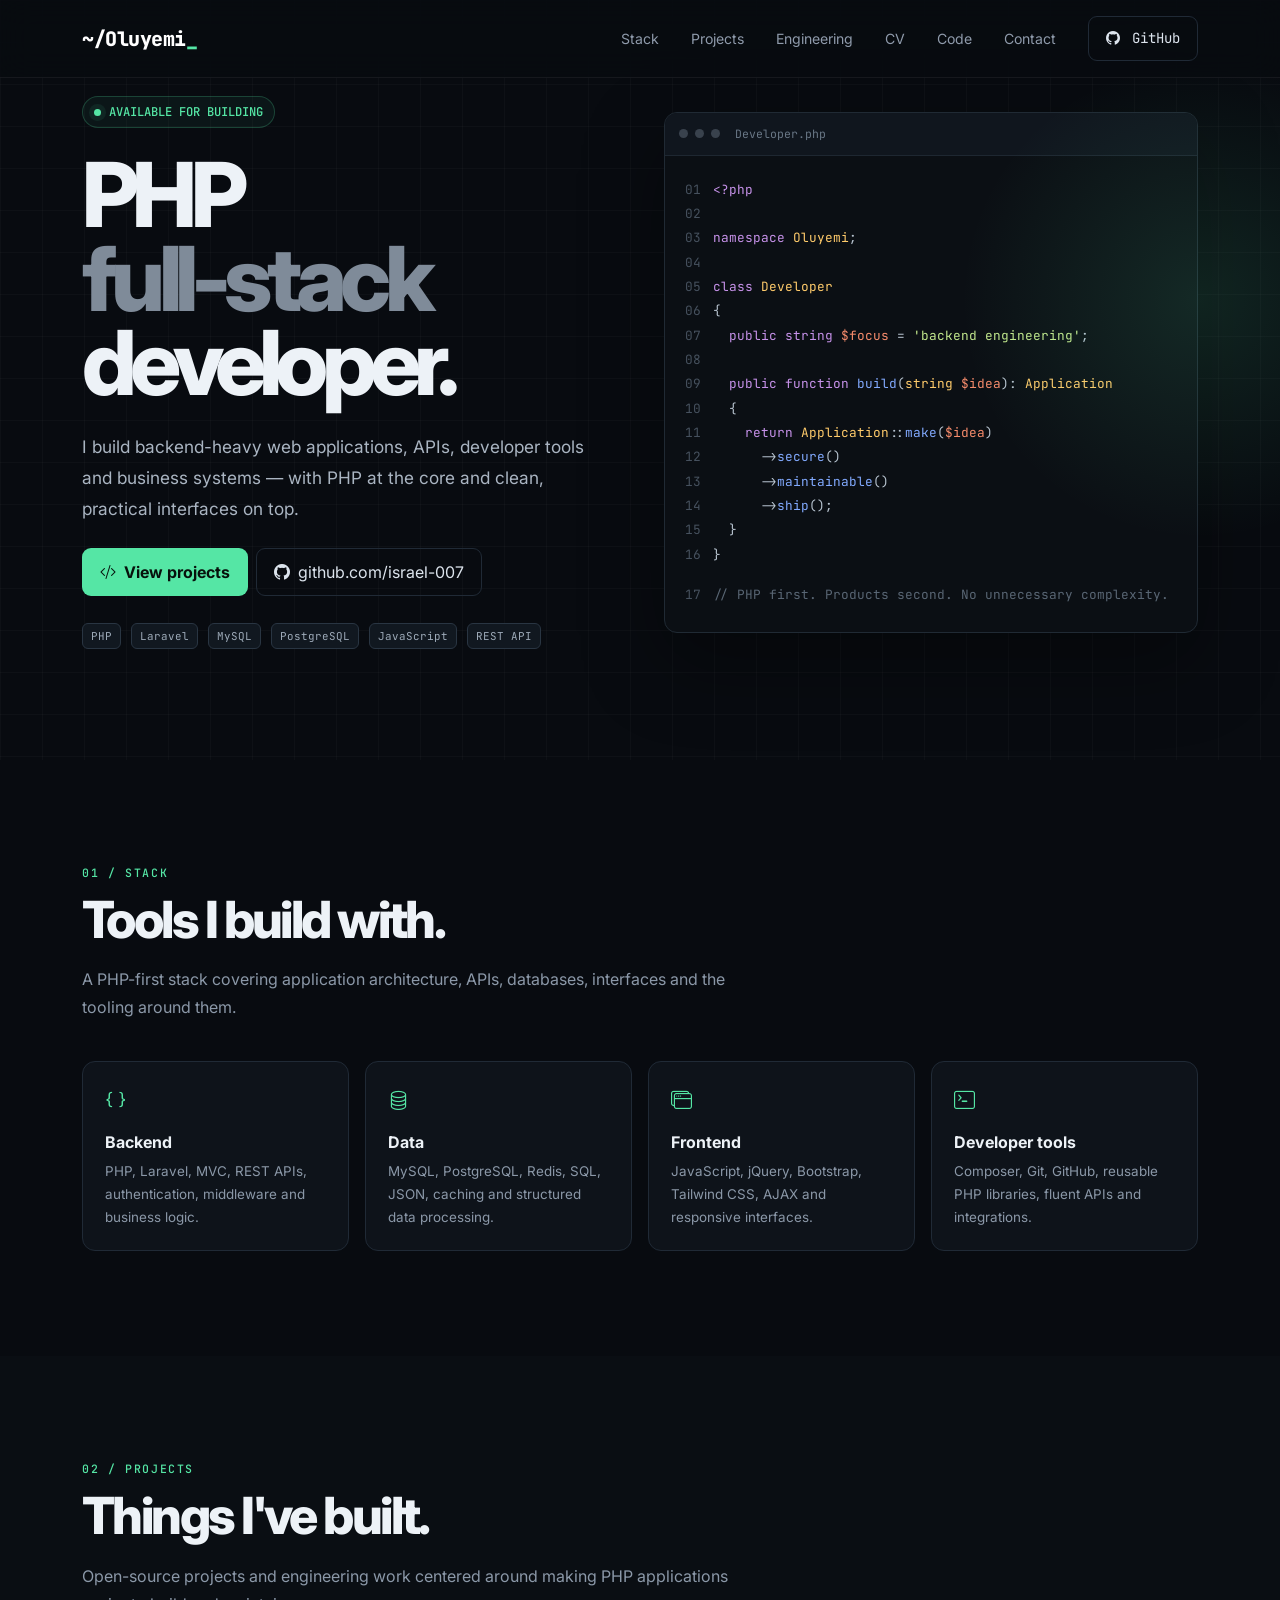
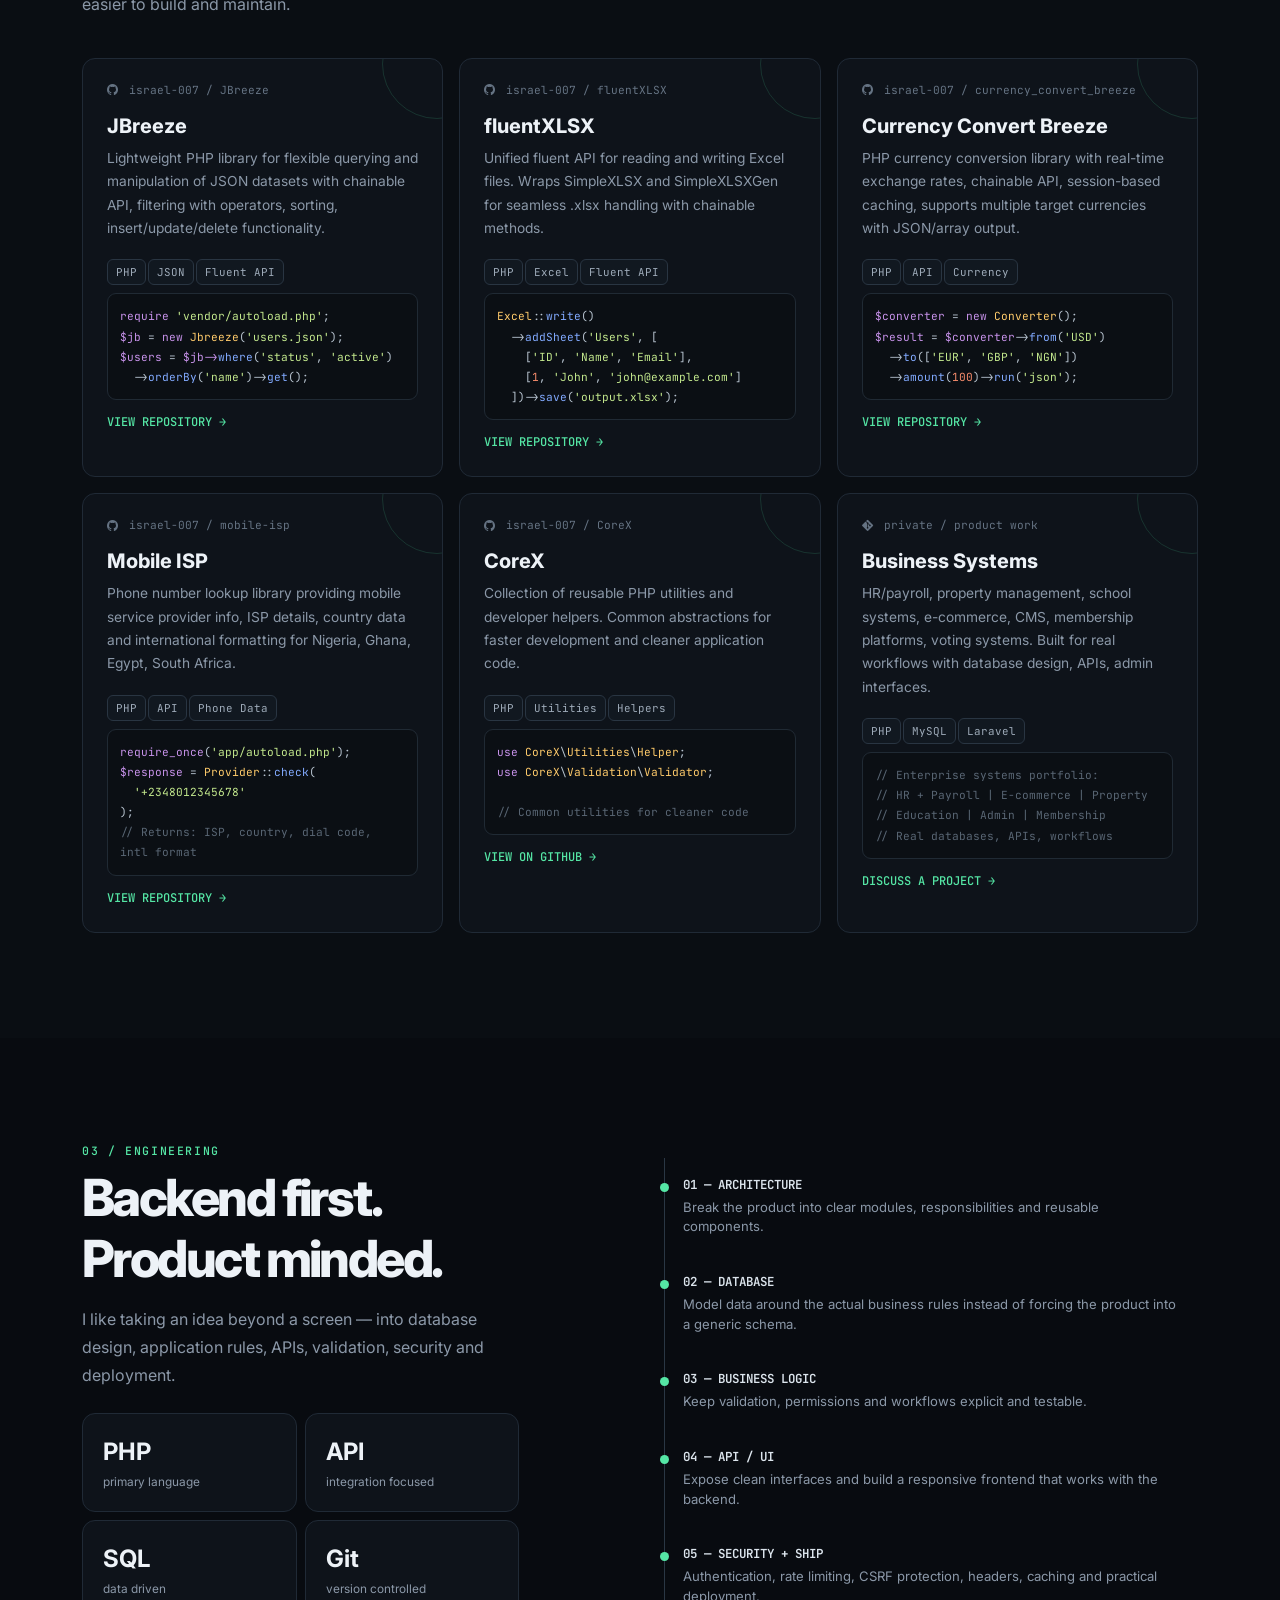
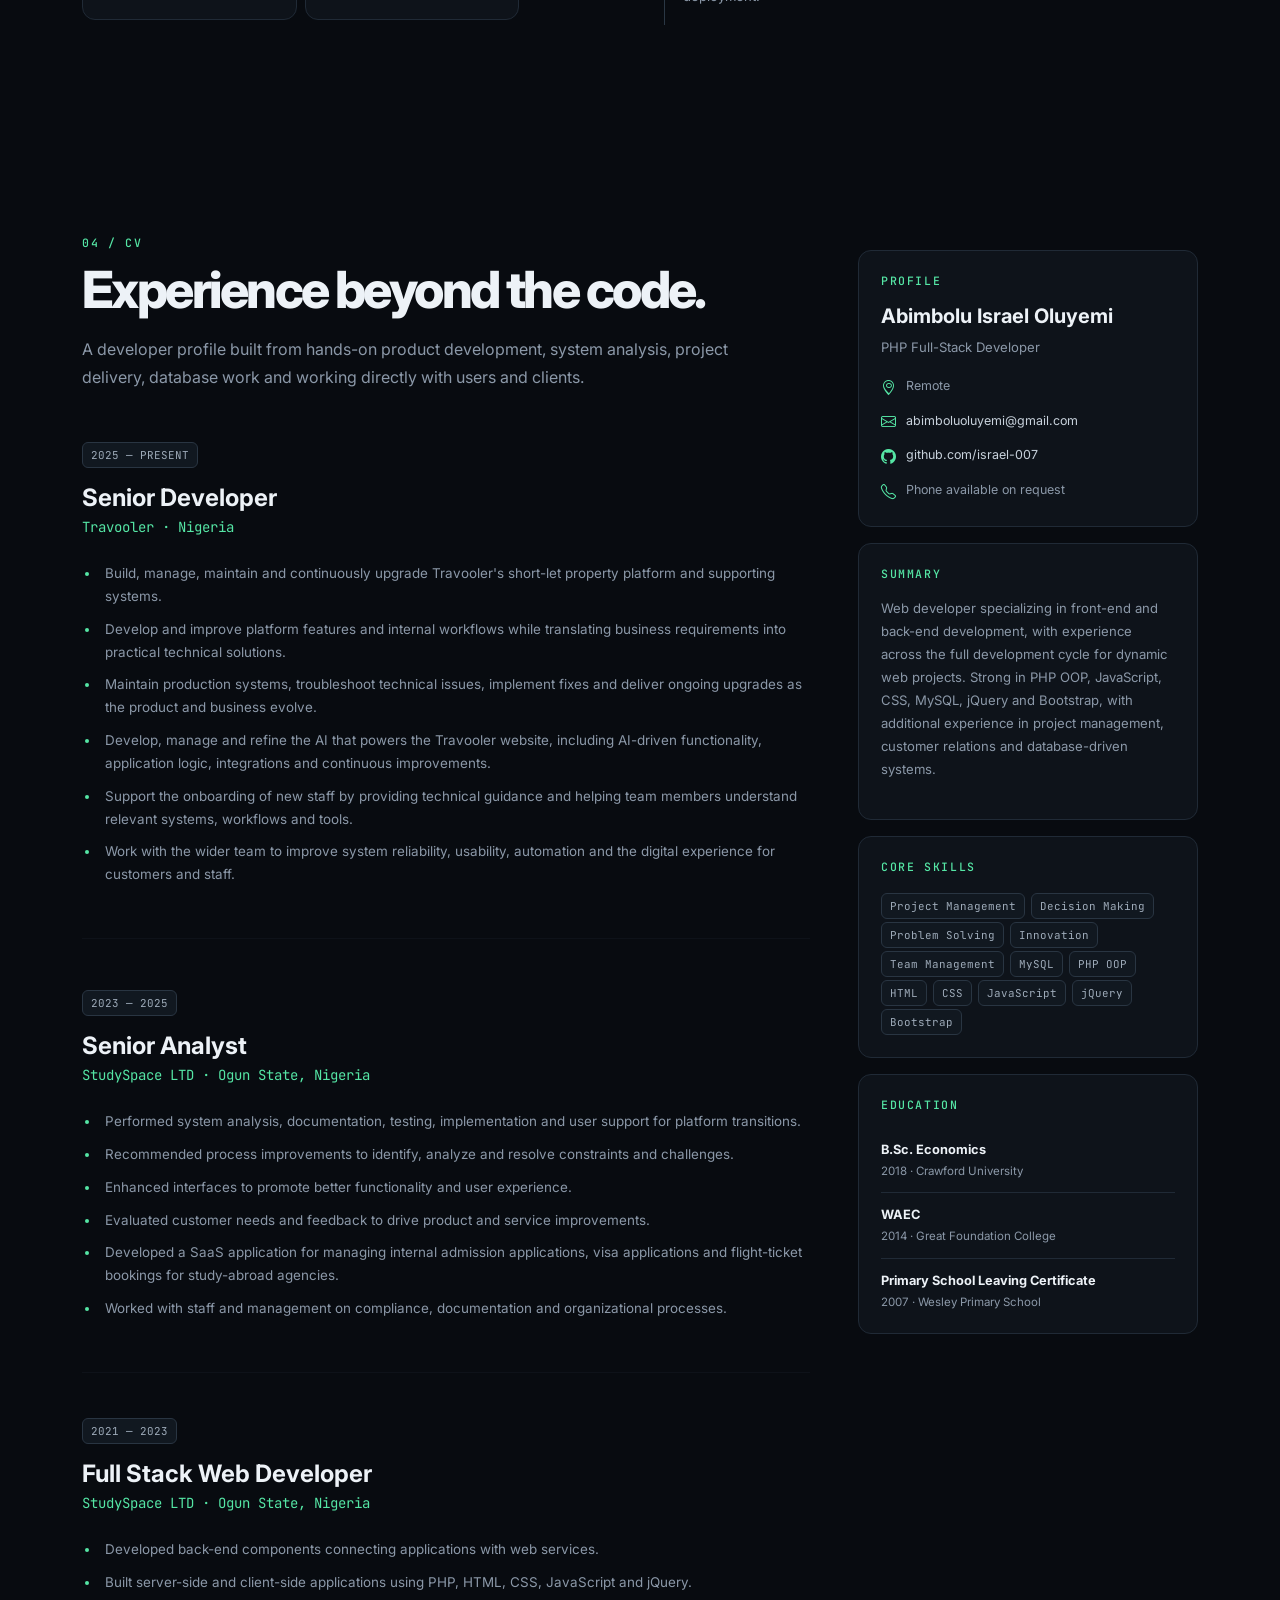
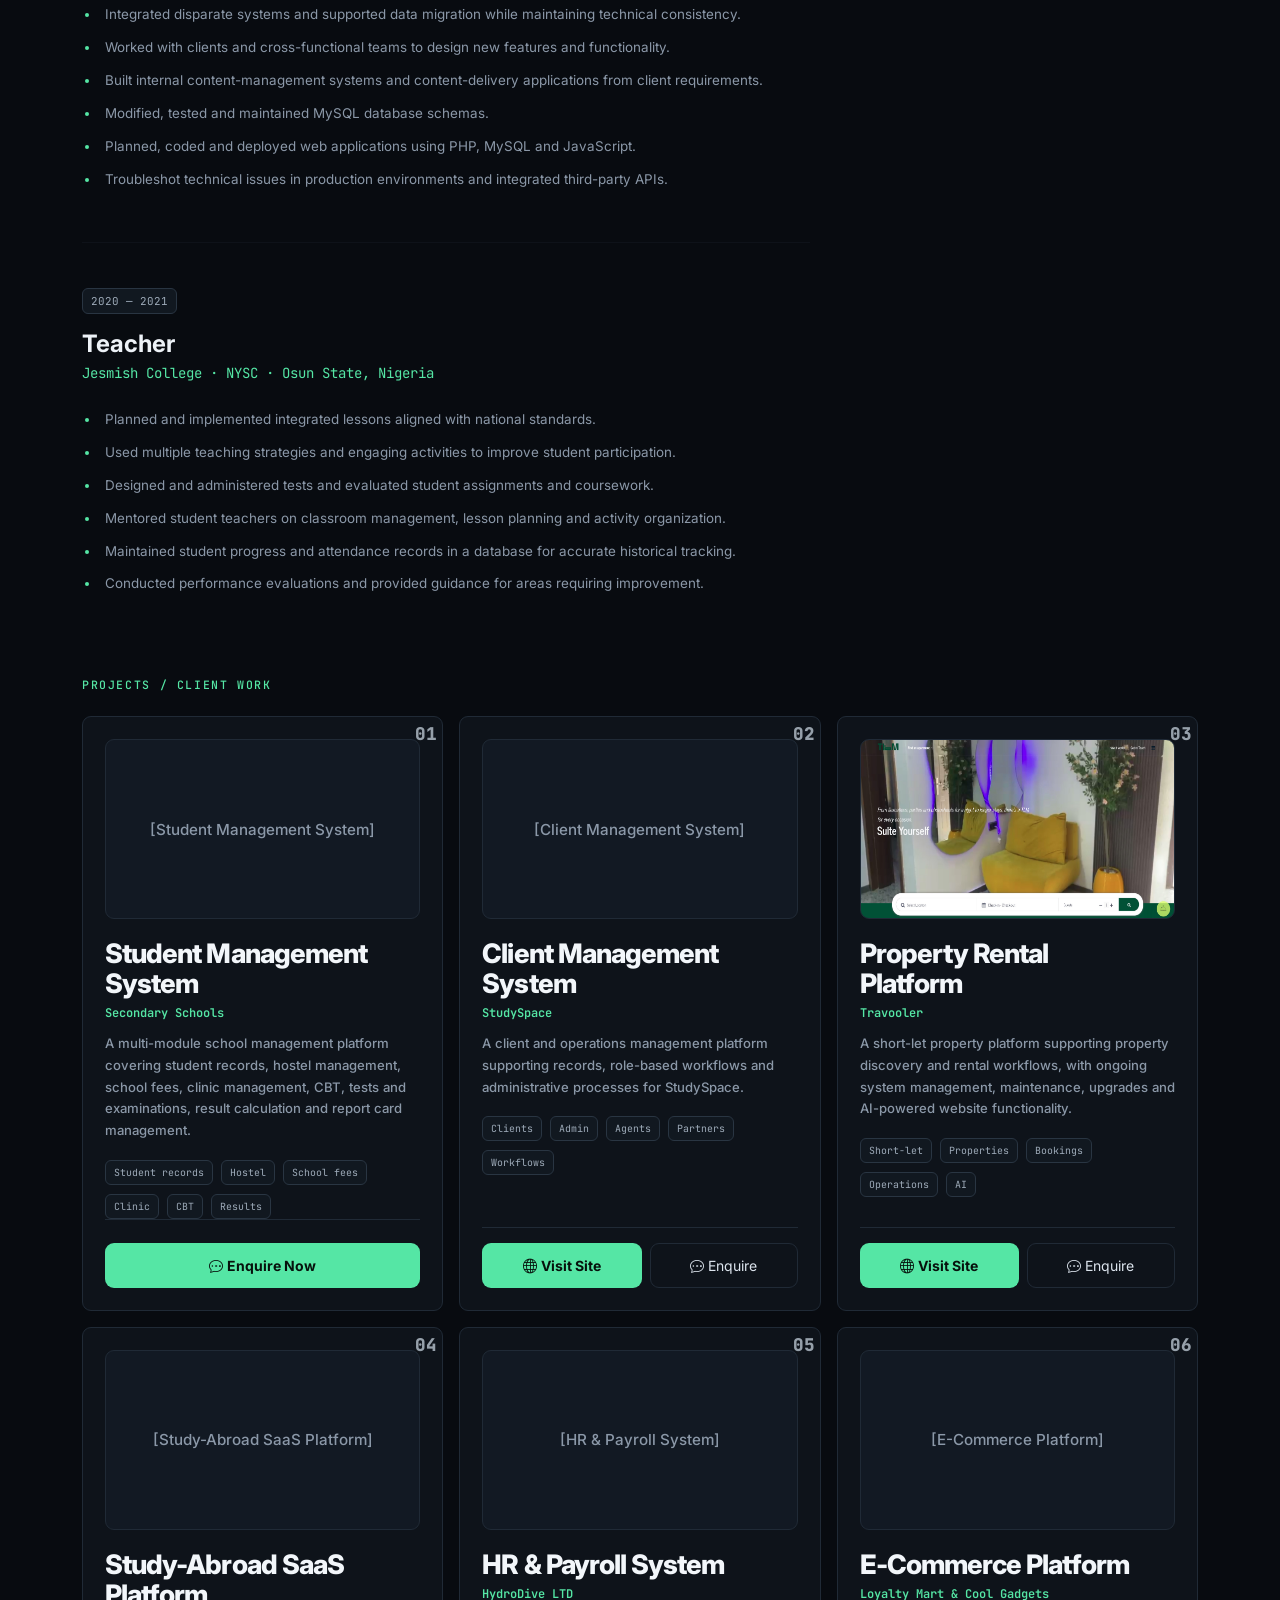
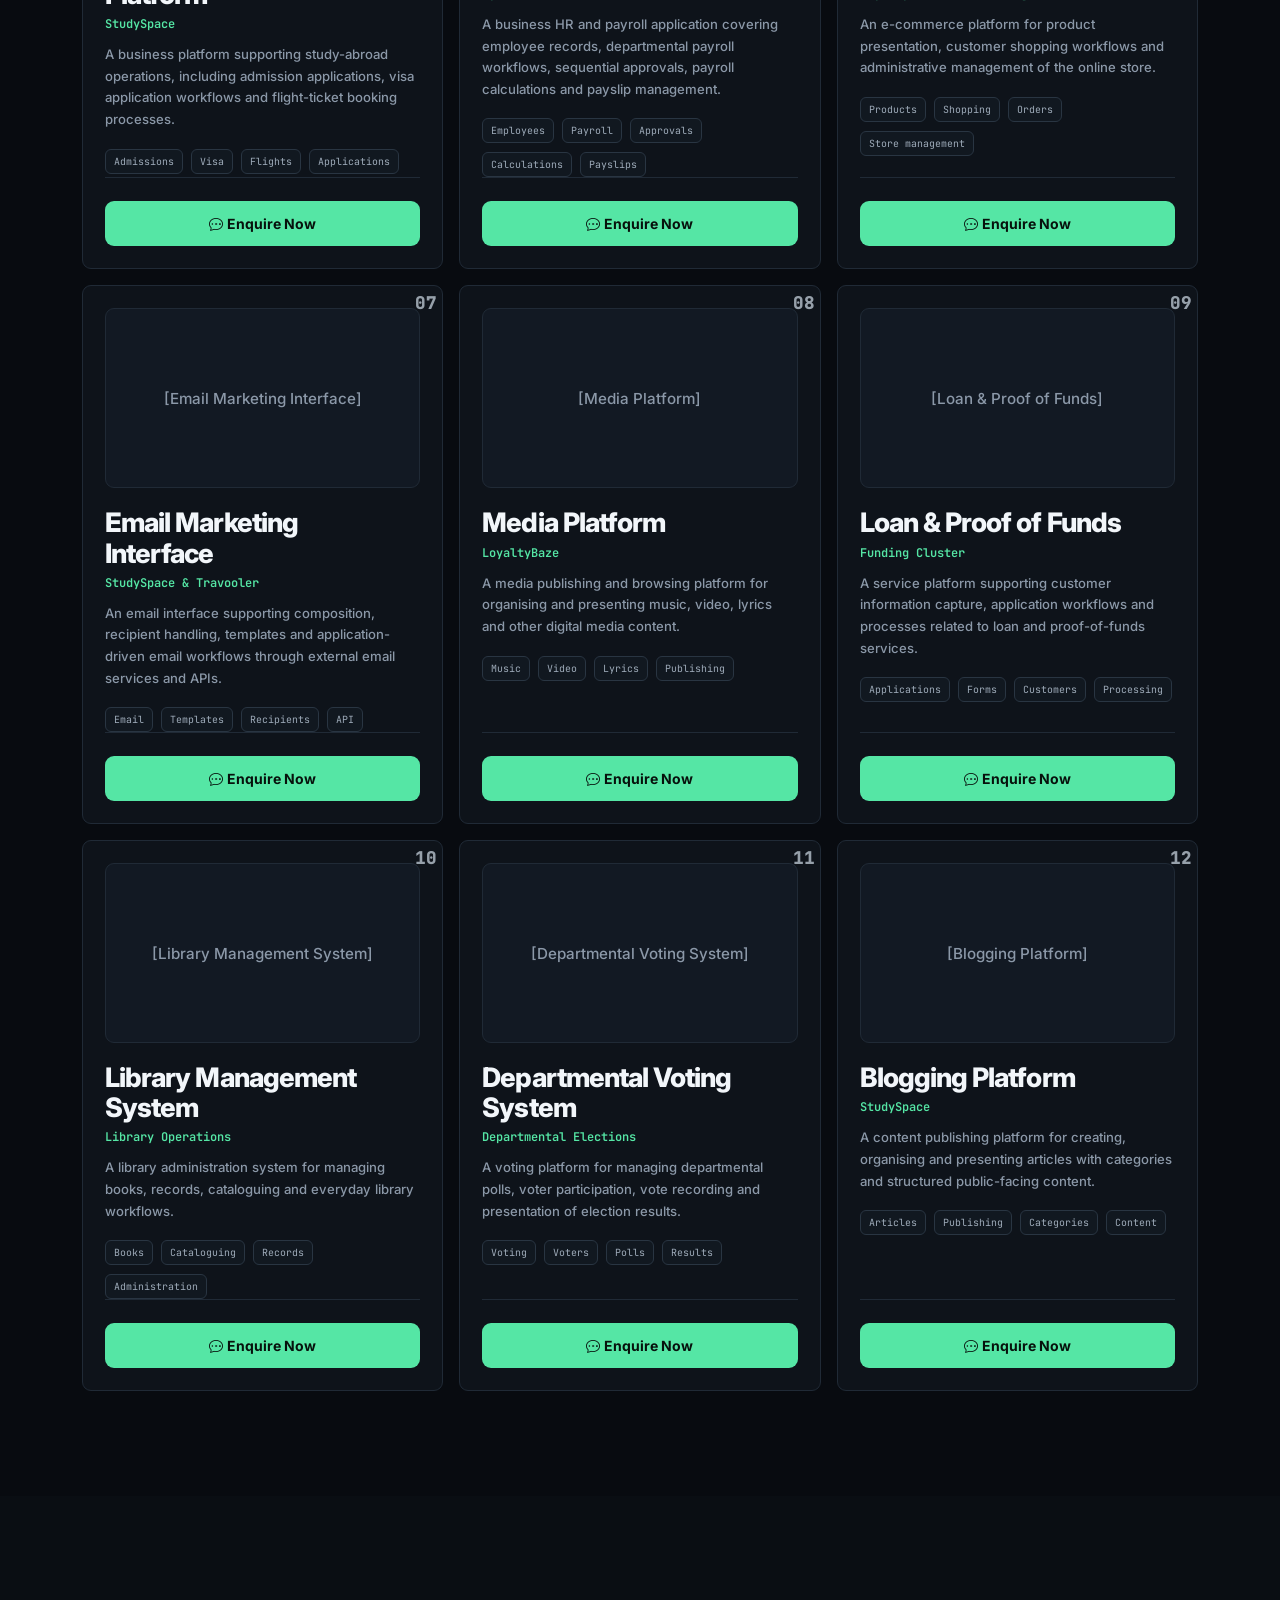
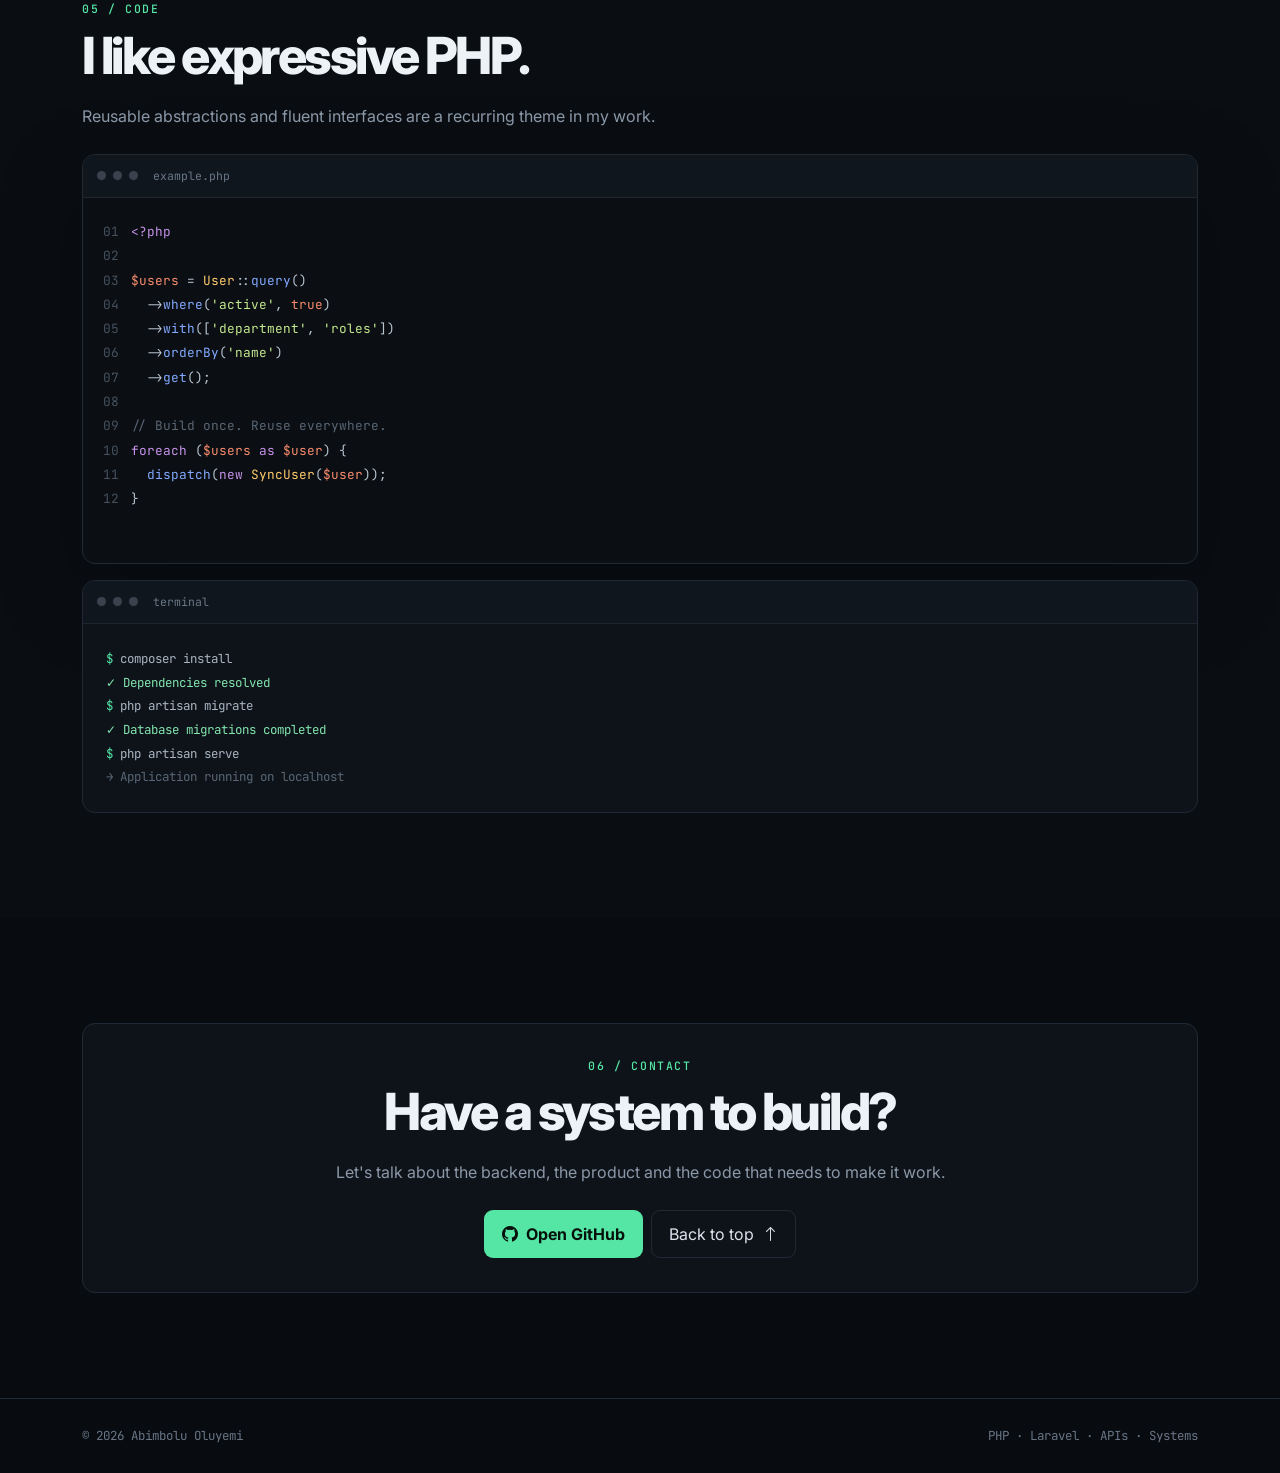
==== index.html @ dd3e9ef6 "first commit" ====
<!doctype html>
<html lang="en">
<head>
  <meta charset="utf-8">
  <meta name="viewport" content="width=device-width, initial-scale=1">
  <title>Abimbolu Oluyemi — PHP Full-Stack Developer</title>
  <meta name="description" content="Abimbolu Oluyemi — PHP full-stack developer building backend-heavy applications, APIs, developer tools and business systems.">
  <link href="https://cdn.jsdelivr.net/npm/bootstrap@5.3.3/dist/css/bootstrap.min.css" rel="stylesheet">
  <link href="https://cdn.jsdelivr.net/npm/bootstrap-icons@1.11.3/font/bootstrap-icons.css" rel="stylesheet">
  <link href="https://fonts.googleapis.com/css2?family=Inter:wght@400;500;600;700;800&family=JetBrains+Mono:wght@400;500;600&display=swap" rel="stylesheet">
  <link href="css/style.css" rel="stylesheet">
</head>

<body>

<nav class="navbar navbar-expand-lg fixed-top">
  <div class="container py-2">
    <a class="navbar-brand mono" href="#home">~/Oluyemi<span class="brand-dot">_</span></a>
    <button class="navbar-toggler border-0 shadow-none" type="button" data-bs-toggle="collapse" data-bs-target="#nav">
      <i class="bi bi-list text-white fs-4"></i>
    </button>
    <div class="collapse navbar-collapse" id="nav">
      <ul class="navbar-nav ms-auto align-items-lg-center gap-lg-3">
        <li><a class="nav-link" href="#stack">Stack</a></li>
        <li><a class="nav-link" href="#projects">Projects</a></li>
        <li><a class="nav-link" href="#engineering">Engineering</a></li>
        <li><a class="nav-link" href="#cv">CV</a></li>
        <li><a class="nav-link" href="#code">Code</a></li>
        <li><a class="nav-link" href="#contact">Contact</a></li>
        <li><a class="btn btn-sm btn-ghost mono ms-lg-2" href="https://github.com/israel-007" target="_blank"><i class="bi bi-github me-1"></i> GitHub</a></li>
      </ul>
    </div>
  </div>
</nav>

<main id="home">

<section class="hero grid-bg">
  <div class="container">
    <div class="row align-items-center g-5">
      <div class="col-lg-6">
        <div class="eyebrow"><span class="pulse"></span> AVAILABLE FOR BUILDING</div>
        <h1>PHP<br><span style="color:#7f8b99">full-stack</span><br>developer.</h1>
        <p class="hero-copy">
          I build backend-heavy web applications, APIs, developer tools and business systems —
          with PHP at the core and clean, practical interfaces on top.
        </p>
        <div class="d-flex flex-wrap gap-2 mt-4">
          <a href="#projects" class="btn btn-code"><i class="bi bi-code-slash me-2"></i>View projects</a>
          <a href="https://github.com/israel-007" target="_blank" class="btn btn-ghost"><i class="bi bi-github me-2"></i>github.com/israel-007</a>
        </div>
        <div class="d-flex flex-wrap gap-2 mt-4">
          <span class="tag">PHP</span><span class="tag">Laravel</span><span class="tag">MySQL</span>
          <span class="tag">PostgreSQL</span><span class="tag">JavaScript</span><span class="tag">REST API</span>
        </div>
      </div>

      <div class="col-lg-6">
        <div class="code-window">
          <div class="window-head">
            <span class="window-dot"></span><span class="window-dot"></span><span class="window-dot"></span>
            <span class="window-title">Developer.php</span>
          </div>
          <div class="code-body">
            <div><span class="ln">01</span><span class="kw">&lt;?php</span></div>
            <div><span class="ln">02</span></div>
            <div><span class="ln">03</span><span class="kw">namespace</span> <span class="type">Oluyemi</span>;</div>
            <div><span class="ln">04</span></div>
            <div><span class="ln">05</span><span class="kw">class</span> <span class="type">Developer</span></div>
            <div><span class="ln">06</span>{</div>
            <div><span class="ln">07</span>&nbsp;&nbsp;<span class="kw">public string</span> <span class="var">$focus</span> = <span class="str">'backend engineering'</span>;</div>
            <div><span class="ln">08</span></div>
            <div><span class="ln">09</span>&nbsp;&nbsp;<span class="kw">public function</span> <span class="fn">build</span>(<span class="type">string</span> <span class="var">$idea</span>): <span class="type">Application</span></div>
            <div><span class="ln">10</span>&nbsp;&nbsp;{</div>
            <div><span class="ln">11</span>&nbsp;&nbsp;&nbsp;&nbsp;<span class="kw">return</span> <span class="type">Application</span>::<span class="fn">make</span>(<span class="var">$idea</span>)</div>
            <div><span class="ln">12</span>&nbsp;&nbsp;&nbsp;&nbsp;&nbsp;&nbsp;-><span class="fn">secure</span>()</div>
            <div><span class="ln">13</span>&nbsp;&nbsp;&nbsp;&nbsp;&nbsp;&nbsp;-><span class="fn">maintainable</span>()</div>
            <div><span class="ln">14</span>&nbsp;&nbsp;&nbsp;&nbsp;&nbsp;&nbsp;-><span class="fn">ship</span>();</div>
            <div><span class="ln">15</span>&nbsp;&nbsp;}</div>
            <div><span class="ln">16</span>}</div>
            <div class="mt-3"><span class="ln">17</span><span class="comment">// PHP first. Products second. No unnecessary complexity.</span></div>
          </div>
        </div>
      </div>
    </div>
  </div>
</section>

<section id="stack">
  <div class="container">
    <div class="section-label">01 / stack</div>
    <h2 class="section-title">Tools I build with.</h2>
    <p class="section-desc">A PHP-first stack covering application architecture, APIs, databases, interfaces and the tooling around them.</p>

    <div class="row g-3 mt-4">
      <div class="col-md-6 col-lg-3"><div class="stack-card">
        <div class="stack-icon"><i class="bi bi-braces"></i></div><h6>Backend</h6>
        <p>PHP, Laravel, MVC, REST APIs, authentication, middleware and business logic.</p>
      </div></div>
      <div class="col-md-6 col-lg-3"><div class="stack-card">
        <div class="stack-icon"><i class="bi bi-database"></i></div><h6>Data</h6>
        <p>MySQL, PostgreSQL, Redis, SQL, JSON, caching and structured data processing.</p>
      </div></div>
      <div class="col-md-6 col-lg-3"><div class="stack-card">
        <div class="stack-icon"><i class="bi bi-window-stack"></i></div><h6>Frontend</h6>
        <p>JavaScript, jQuery, Bootstrap, Tailwind CSS, AJAX and responsive interfaces.</p>
      </div></div>
      <div class="col-md-6 col-lg-3"><div class="stack-card">
        <div class="stack-icon"><i class="bi bi-terminal"></i></div><h6>Developer tools</h6>
        <p>Composer, Git, GitHub, reusable PHP libraries, fluent APIs and integrations.</p>
      </div></div>
    </div>
  </div>
</section>

<section id="projects" style="background:#0a0e13">
  <div class="container">
    <div class="section-label">02 / projects</div>
    <h2 class="section-title">Things I've built.</h2>
    <p class="section-desc">Open-source projects and engineering work centered around making PHP applications easier to build and maintain.</p>

    <div class="row g-3 mt-4">
      <!-- JBreeze -->
      <div class="col-md-6 col-lg-4"><div class="project-card">
        <div class="repo-line"><i class="bi bi-github me-1"></i> israel-007 / JBreeze</div>
        <h5>JBreeze</h5>
        <p>Lightweight PHP library for flexible querying and manipulation of JSON datasets with chainable API, filtering with operators, sorting, insert/update/delete functionality.</p>
        <span class="tag">PHP</span><span class="tag">JSON</span><span class="tag">Fluent API</span>
        <div class="mt-2" style="background:#0b0f14;border:1px solid #202a34;border-radius:9px;padding:12px;font-size:.7rem;line-height:1.8;font-family:'JetBrains Mono',monospace;color:#b8c4d0;overflow-x:auto">
          <span style="color:#c792ea">require</span> <span style="color:#c3e88d">'vendor/autoload.php'</span>;<br>
          <span style="color:#c792ea">$jb</span> = <span style="color:#c792ea">new</span> <span style="color:#ffcb6b">Jbreeze</span>(<span style="color:#c3e88d">'users.json'</span>);<br>
          <span style="color:#c792ea">$users</span> = <span style="color:#c792ea">$jb</span><span style="color:#c792ea">-></span><span style="color:#82aaff">where</span>(<span style="color:#c3e88d">'status'</span>, <span style="color:#c3e88d">'active'</span>)<br>
          &nbsp;&nbsp;-><span style="color:#82aaff">orderBy</span>(<span style="color:#c3e88d">'name'</span>)-><span style="color:#82aaff">get</span>();
        </div>
        <div class="mt-2"><a class="project-link" href="https://github.com/israel-007/JBreeze" target="_blank">VIEW REPOSITORY →</a></div>
      </div></div>

      <!-- fluentXLSX -->
      <div class="col-md-6 col-lg-4"><div class="project-card">
        <div class="repo-line"><i class="bi bi-github me-1"></i> israel-007 / fluentXLSX</div>
        <h5>fluentXLSX</h5>
        <p>Unified fluent API for reading and writing Excel files. Wraps SimpleXLSX and SimpleXLSXGen for seamless .xlsx handling with chainable methods.</p>
        <span class="tag">PHP</span><span class="tag">Excel</span><span class="tag">Fluent API</span>
        <div class="mt-2" style="background:#0b0f14;border:1px solid #202a34;border-radius:9px;padding:12px;font-size:.7rem;line-height:1.8;font-family:'JetBrains Mono',monospace;color:#b8c4d0;overflow-x:auto">
          <span style="color:#ffcb6b">Excel</span>::<span style="color:#82aaff">write</span>()<br>
          &nbsp;&nbsp;-><span style="color:#82aaff">addSheet</span>(<span style="color:#c3e88d">'Users'</span>, [<br>
          &nbsp;&nbsp;&nbsp;&nbsp;[<span style="color:#c3e88d">'ID'</span>, <span style="color:#c3e88d">'Name'</span>, <span style="color:#c3e88d">'Email'</span>],<br>
          &nbsp;&nbsp;&nbsp;&nbsp;[<span style="color:#f78c6c">1</span>, <span style="color:#c3e88d">'John'</span>, <span style="color:#c3e88d">'john@example.com'</span>]<br>
          &nbsp;&nbsp;])-><span style="color:#82aaff">save</span>(<span style="color:#c3e88d">'output.xlsx'</span>);
        </div>
        <div class="mt-2"><a class="project-link" href="https://github.com/israel-007/fluentXLSX" target="_blank">VIEW REPOSITORY →</a></div>
      </div></div>

      <!-- Currency Convert Breeze -->
      <div class="col-md-6 col-lg-4"><div class="project-card">
        <div class="repo-line"><i class="bi bi-github me-1"></i> israel-007 / currency_convert_breeze</div>
        <h5>Currency Convert Breeze</h5>
        <p>PHP currency conversion library with real-time exchange rates, chainable API, session-based caching, supports multiple target currencies with JSON/array output.</p>
        <span class="tag">PHP</span><span class="tag">API</span><span class="tag">Currency</span>
        <div class="mt-2" style="background:#0b0f14;border:1px solid #202a34;border-radius:9px;padding:12px;font-size:.7rem;line-height:1.8;font-family:'JetBrains Mono',monospace;color:#b8c4d0;overflow-x:auto">
          <span style="color:#c792ea">$converter</span> = <span style="color:#c792ea">new</span> <span style="color:#ffcb6b">Converter</span>();<br>
          <span style="color:#c792ea">$result</span> = <span style="color:#c792ea">$converter</span>-><span style="color:#82aaff">from</span>(<span style="color:#c3e88d">'USD'</span>)<br>
          &nbsp;&nbsp;-><span style="color:#82aaff">to</span>([<span style="color:#c3e88d">'EUR'</span>, <span style="color:#c3e88d">'GBP'</span>, <span style="color:#c3e88d">'NGN'</span>])<br>
          &nbsp;&nbsp;-><span style="color:#82aaff">amount</span>(<span style="color:#f78c6c">100</span>)-><span style="color:#82aaff">run</span>(<span style="color:#c3e88d">'json'</span>);
        </div>
        <div class="mt-2"><a class="project-link" href="https://github.com/israel-007/currency_convert_breeze" target="_blank">VIEW REPOSITORY →</a></div>
      </div></div>

      <!-- Mobile ISP -->
      <div class="col-md-6 col-lg-4"><div class="project-card">
        <div class="repo-line"><i class="bi bi-github me-1"></i> israel-007 / mobile-isp</div>
        <h5>Mobile ISP</h5>
        <p>Phone number lookup library providing mobile service provider info, ISP details, country data and international formatting for Nigeria, Ghana, Egypt, South Africa.</p>
        <span class="tag">PHP</span><span class="tag">API</span><span class="tag">Phone Data</span>
        <div class="mt-2" style="background:#0b0f14;border:1px solid #202a34;border-radius:9px;padding:12px;font-size:.7rem;line-height:1.8;font-family:'JetBrains Mono',monospace;color:#b8c4d0;overflow-x:auto">
          <span style="color:#c792ea">require_once</span>(<span style="color:#c3e88d">'app/autoload.php'</span>);<br>
          <span style="color:#c792ea">$response</span> = <span style="color:#ffcb6b">Provider</span>::<span style="color:#82aaff">check</span>(<br>
          &nbsp;&nbsp;<span style="color:#c3e88d">'+2348012345678'</span><br>
          );<br>
          <span style="color:#596674">// Returns: ISP, country, dial code, intl format</span>
        </div>
        <div class="mt-2"><a class="project-link" href="https://github.com/israel-007/mobile-isp" target="_blank">VIEW REPOSITORY →</a></div>
      </div></div>

      <!-- CoreX -->
      <div class="col-md-6 col-lg-4"><div class="project-card">
        <div class="repo-line"><i class="bi bi-github me-1"></i> israel-007 / CoreX</div>
        <h5>CoreX</h5>
        <p>Collection of reusable PHP utilities and developer helpers. Common abstractions for faster development and cleaner application code.</p>
        <span class="tag">PHP</span><span class="tag">Utilities</span><span class="tag">Helpers</span>
        <div class="mt-2" style="background:#0b0f14;border:1px solid #202a34;border-radius:9px;padding:12px;font-size:.7rem;line-height:1.8;font-family:'JetBrains Mono',monospace;color:#b8c4d0;overflow-x:auto">
          <span style="color:#c792ea">use</span> <span style="color:#ffcb6b">CoreX</span>\<span style="color:#ffcb6b">Utilities</span>\<span style="color:#ffcb6b">Helper</span>;<br>
          <span style="color:#c792ea">use</span> <span style="color:#ffcb6b">CoreX</span>\<span style="color:#ffcb6b">Validation</span>\<span style="color:#ffcb6b">Validator</span>;<br>
          <br>
          <span style="color:#596674">// Common utilities for cleaner code</span>
        </div>
        <div class="mt-2"><a class="project-link" href="https://github.com/israel-007" target="_blank">VIEW ON GITHUB →</a></div>
      </div></div>

      <!-- Business Systems -->
      <div class="col-md-6 col-lg-4"><div class="project-card">
        <div class="repo-line"><i class="bi bi-git me-1"></i> private / product work</div>
        <h5>Business Systems</h5>
        <p>HR/payroll, property management, school systems, e-commerce, CMS, membership platforms, voting systems. Built for real workflows with database design, APIs, admin interfaces.</p>
        <span class="tag">PHP</span><span class="tag">MySQL</span><span class="tag">Laravel</span>
        <div class="mt-2" style="background:#0b0f14;border:1px solid #202a34;border-radius:9px;padding:12px;font-size:.7rem;line-height:1.8;font-family:'JetBrains Mono',monospace;color:#b8c4d0;overflow-x:auto">
          <span style="color:#596674">// Enterprise systems portfolio:</span><br>
          <span style="color:#596674">// HR + Payroll | E-commerce | Property</span><br>
          <span style="color:#596674">// Education | Admin | Membership</span><br>
          <span style="color:#596674">// Real databases, APIs, workflows</span>
        </div>
        <div class="mt-2"><a class="project-link" href="#contact">DISCUSS A PROJECT →</a></div>
      </div></div>
    </div>
  </div>
</section>

<section id="engineering">
  <div class="container">
    <div class="section-label">03 / engineering</div>
    <div class="row g-5 align-items-start">
      <div class="col-lg-5">
        <h2 class="section-title">Backend first.<br>Product minded.</h2>
        <p class="section-desc">I like taking an idea beyond a screen — into database design, application rules, APIs, validation, security and deployment.</p>
        <div class="row g-2 mt-3">
          <div class="col-6"><div class="metric"><strong>PHP</strong><span>primary language</span></div></div>
          <div class="col-6"><div class="metric"><strong>API</strong><span>integration focused</span></div></div>
          <div class="col-6"><div class="metric"><strong>SQL</strong><span>data driven</span></div></div>
          <div class="col-6"><div class="metric"><strong>Git</strong><span>version controlled</span></div></div>
        </div>
      </div>
      <div class="col-lg-6 offset-lg-1">
        <div class="arch-step"><h6>01 — ARCHITECTURE</h6><p>Break the product into clear modules, responsibilities and reusable components.</p></div>
        <div class="arch-step"><h6>02 — DATABASE</h6><p>Model data around the actual business rules instead of forcing the product into a generic schema.</p></div>
        <div class="arch-step"><h6>03 — BUSINESS LOGIC</h6><p>Keep validation, permissions and workflows explicit and testable.</p></div>
        <div class="arch-step"><h6>04 — API / UI</h6><p>Expose clean interfaces and build a responsive frontend that works with the backend.</p></div>
        <div class="arch-step"><h6>05 — SECURITY + SHIP</h6><p>Authentication, rate limiting, CSRF protection, headers, caching and practical deployment.</p></div>
      </div>
    </div>
  </div>
</section>


<section id="cv">
  <div class="container">
    <div class="section-label">04 / cv</div>
    <div class="row g-5">
      <div class="col-lg-8">
        <h2 class="section-title">Experience beyond the code.</h2>
        <p class="section-desc">
          A developer profile built from hands-on product development, system analysis,
          project delivery, database work and working directly with users and clients.
        </p>


        <div class="mt-5">
          <div class="d-flex justify-content-between align-items-start mb-4">
            <div>
              <span class="tag">2025 — PRESENT</span>
              <h4 class="mt-3 mb-1 fw-bold">Senior Developer</h4>
              <div class="mono small" style="color:var(--green)">Travooler · Nigeria</div>
            </div>
          </div>
          <ul class="cv-list">
            <li>Build, manage, maintain and continuously upgrade Travooler's short-let property platform and supporting systems.</li>
            <li>Develop and improve platform features and internal workflows while translating business requirements into practical technical solutions.</li>
            <li>Maintain production systems, troubleshoot technical issues, implement fixes and deliver ongoing upgrades as the product and business evolve.</li>
            <li>Develop, manage and refine the AI that powers the Travooler website, including AI-driven functionality, application logic, integrations and continuous improvements.</li>
            <li>Support the onboarding of new staff by providing technical guidance and helping team members understand relevant systems, workflows and tools.</li>
            <li>Work with the wider team to improve system reliability, usability, automation and the digital experience for customers and staff.</li>
          </ul>
        </div>

        <hr class="cv-divider">
        <div class="mt-5">
          <div class="d-flex justify-content-between align-items-start mb-4">
            <div>
              <span class="tag">2023 — 2025</span>
              <h4 class="mt-3 mb-1 fw-bold">Senior Analyst</h4>
              <div class="mono small" style="color:var(--green)">StudySpace LTD · Ogun State, Nigeria</div>
            </div>
          </div>
          <ul class="cv-list">
            <li>Performed system analysis, documentation, testing, implementation and user support for platform transitions.</li>
            <li>Recommended process improvements to identify, analyze and resolve constraints and challenges.</li>
            <li>Enhanced interfaces to promote better functionality and user experience.</li>
            <li>Evaluated customer needs and feedback to drive product and service improvements.</li>
            <li>Developed a SaaS application for managing internal admission applications, visa applications and flight-ticket bookings for study-abroad agencies.</li>
            <li>Worked with staff and management on compliance, documentation and organizational processes.</li>
          </ul>
        </div>

        <hr class="cv-divider">

        <div class="d-flex justify-content-between align-items-start mb-4">
          <div>
            <span class="tag">2021 — 2023</span>
            <h4 class="mt-3 mb-1 fw-bold">Full Stack Web Developer</h4>
            <div class="mono small" style="color:var(--green)">StudySpace LTD · Ogun State, Nigeria</div>
          </div>
        </div>
        <ul class="cv-list">
          <li>Developed back-end components connecting applications with web services.</li>
          <li>Built server-side and client-side applications using PHP, HTML, CSS, JavaScript and jQuery.</li>
          <li>Integrated disparate systems and supported data migration while maintaining technical consistency.</li>
          <li>Worked with clients and cross-functional teams to design new features and functionality.</li>
          <li>Built internal content-management systems and content-delivery applications from client requirements.</li>
          <li>Modified, tested and maintained MySQL database schemas.</li>
          <li>Planned, coded and deployed web applications using PHP, MySQL and JavaScript.</li>
          <li>Troubleshot technical issues in production environments and integrated third-party APIs.</li>
        </ul>

        <hr class="cv-divider">

        <div class="d-flex justify-content-between align-items-start mb-4">
          <div>
            <span class="tag">2020 — 2021</span>
            <h4 class="mt-3 mb-1 fw-bold">Teacher</h4>
            <div class="mono small" style="color:var(--green)">Jesmish College · NYSC · Osun State, Nigeria</div>
          </div>
        </div>
        <ul class="cv-list">
          <li>Planned and implemented integrated lessons aligned with national standards.</li>
          <li>Used multiple teaching strategies and engaging activities to improve student participation.</li>
          <li>Designed and administered tests and evaluated student assignments and coursework.</li>
          <li>Mentored student teachers on classroom management, lesson planning and activity organization.</li>
          <li>Maintained student progress and attendance records in a database for accurate historical tracking.</li>
          <li>Conducted performance evaluations and provided guidance for areas requiring improvement.</li>
        </ul>
      </div>

      <div class="col-lg-4">
        <div class="cv-side-card mb-3">
          <div class="section-label mb-3">Profile</div>
          <h5 class="fw-bold">Abimbolu Israel Oluyemi</h5>
          <p class="cv-muted">PHP Full-Stack Developer</p>
          <div class="cv-contact">
            <div><i class="bi bi-geo-alt"></i><span>Remote</span></div>
            <div><i class="bi bi-envelope"></i><a href="mailto:abimboluoluyemi@gmail.com">abimboluoluyemi@gmail.com</a></div>
            <div><i class="bi bi-github"></i><a href="https://github.com/israel-007" target="_blank">github.com/israel-007</a></div>
            <div><i class="bi bi-telephone"></i><span>Phone available on request</span></div>
          </div>
        </div>

        <div class="cv-side-card mb-3">
          <div class="section-label mb-3">Summary</div>
          <p class="cv-muted">
            Web developer specializing in front-end and back-end development, with experience
            across the full development cycle for dynamic web projects. Strong in PHP OOP,
            JavaScript, CSS, MySQL, jQuery and Bootstrap, with additional experience in
            project management, customer relations and database-driven systems.
          </p>
        </div>

        <div class="cv-side-card mb-3">
          <div class="section-label mb-3">Core skills</div>
          <div>
            <span class="tag">Project Management</span>
            <span class="tag">Decision Making</span>
            <span class="tag">Problem Solving</span>
            <span class="tag">Innovation</span>
            <span class="tag">Team Management</span>
            <span class="tag">MySQL</span>
            <span class="tag">PHP OOP</span>
            <span class="tag">HTML</span>
            <span class="tag">CSS</span>
            <span class="tag">JavaScript</span>
            <span class="tag">jQuery</span>
            <span class="tag">Bootstrap</span>
          </div>
        </div>

        <div class="cv-side-card">
          <div class="section-label mb-3">Education</div>
          <div class="edu-item">
            <strong>B.Sc. Economics</strong>
            <span>2018 · Crawford University</span>
          </div>
          <div class="edu-item">
            <strong>WAEC</strong>
            <span>2014 · Great Foundation College</span>
          </div>
          <div class="edu-item">
            <strong>Primary School Leaving Certificate</strong>
            <span>2007 · Wesley Primary School</span>
          </div>
        </div>
      </div>
    </div>

    <div class="mt-5 pt-4">
      <div class="section-label">Projects / client work</div>
      <div class="row g-3 mt-2">
        <div class="col-md-6 col-xl-4">
          <div class="cv-project cv-project-expanded" style="display:flex;flex-direction:column">
            <div style="background:var(--surface-2);border-radius:9px;height:180px;display:flex;align-items:center;justify-content:center;color:var(--muted);font-size:.95rem;margin-bottom:15px;border:1px solid var(--line);">[Student Management System]</div>
            <span class="project-number">01</span>
            <span class="project-title">Student Management System</span>
            <span class="project-client">Secondary Schools</span>
            <p>A multi-module school management platform covering student records, hostel management, school fees, clinic management, CBT, tests and examinations, result calculation and report card management.</p>
            <div class="project-tags"><span class="tag">Student records</span><span class="tag">Hostel</span><span class="tag">School fees</span><span class="tag">Clinic</span><span class="tag">CBT</span><span class="tag">Results</span></div>
            <div style="margin-top:auto;padding-top:15px;border-top:1px solid var(--line)"><a href="#contact" class="btn btn-sm btn-code w-100 mt-2"><i class="bi bi-chat-dots me-1"></i>Enquire Now</a></div>
          </div>
        </div>
        <div class="col-md-6 col-xl-4">
          <div class="cv-project cv-project-expanded" style="display:flex;flex-direction:column">
            <div style="background:var(--surface-2);border-radius:9px;height:180px;display:flex;align-items:center;justify-content:center;color:var(--muted);font-size:.95rem;margin-bottom:15px;border:1px solid var(--line);">[Client Management System]</div>
            <span class="project-number">02</span>
            <span class="project-title">Client Management System</span>
            <span class="project-client">StudySpace</span>
            <p>A client and operations management platform supporting records, role-based workflows and administrative processes for StudySpace.</p>
            <div class="project-tags"><span class="tag">Clients</span><span class="tag">Admin</span><span class="tag">Agents</span><span class="tag">Partners</span><span class="tag">Workflows</span></div>
            <div style="margin-top:auto;padding-top:15px;border-top:1px solid var(--line);display:flex;gap:8px"><a href="https://studyspace.com.ng" target="_blank" class="btn btn-sm btn-code flex-grow-1"><i class="bi bi-globe me-1"></i>Visit Site</a><a href="#contact" class="btn btn-sm btn-ghost flex-grow-1"><i class="bi bi-chat-dots me-1"></i>Enquire</a></div>
          </div>
        </div>
        <div class="col-md-6 col-xl-4">
          <div class="cv-project cv-project-expanded" style="display:flex;flex-direction:column">
            <div style="background: url('images/travooler.jpg');background-repeat: round;border-radius:9px;height:180px;display:flex;align-items:center;justify-content:center;color:var(--muted);font-size:.95rem;margin-bottom:15px;border:1px solid var(--line);"> </div> <!--[Property Rental Platform]-->
            <span class="project-number">03</span>
            <span class="project-title">Property Rental Platform</span>
            <span class="project-client">Travooler</span>
            <p>A short-let property platform supporting property discovery and rental workflows, with ongoing system management, maintenance, upgrades and AI-powered website functionality.</p>
            <div class="project-tags"><span class="tag">Short-let</span><span class="tag">Properties</span><span class="tag">Bookings</span><span class="tag">Operations</span><span class="tag">AI</span></div>
            <div style="margin-top:auto;padding-top:15px;border-top:1px solid var(--line);display:flex;gap:8px"><a href="https://travooler.com" target="_blank" class="btn btn-sm btn-code flex-grow-1"><i class="bi bi-globe me-1"></i>Visit Site</a><a href="#contact" class="btn btn-sm btn-ghost flex-grow-1"><i class="bi bi-chat-dots me-1"></i>Enquire</a></div>
          </div>
        </div>
        <div class="col-md-6 col-xl-4">
          <div class="cv-project cv-project-expanded" style="display:flex;flex-direction:column">
            <div style="background:var(--surface-2);border-radius:9px;height:180px;display:flex;align-items:center;justify-content:center;color:var(--muted);font-size:.95rem;margin-bottom:15px;border:1px solid var(--line);">[Study-Abroad SaaS Platform]</div>
            <span class="project-number">04</span>
            <span class="project-title">Study-Abroad SaaS Platform</span>
            <span class="project-client">StudySpace</span>
            <p>A business platform supporting study-abroad operations, including admission applications, visa application workflows and flight-ticket booking processes.</p>
            <div class="project-tags"><span class="tag">Admissions</span><span class="tag">Visa</span><span class="tag">Flights</span><span class="tag">Applications</span></div>
            <div style="margin-top:auto;padding-top:15px;border-top:1px solid var(--line)"><a href="#contact" class="btn btn-sm btn-code w-100 mt-2"><i class="bi bi-chat-dots me-1"></i>Enquire Now</a></div>
          </div>
        </div>
        <div class="col-md-6 col-xl-4">
          <div class="cv-project cv-project-expanded" style="display:flex;flex-direction:column">
            <div style="background:var(--surface-2);border-radius:9px;height:180px;display:flex;align-items:center;justify-content:center;color:var(--muted);font-size:.95rem;margin-bottom:15px;border:1px solid var(--line);">[HR & Payroll System]</div>
            <span class="project-number">05</span>
            <span class="project-title">HR & Payroll System</span>
            <span class="project-client">HydroDive LTD</span>
            <p>A business HR and payroll application covering employee records, departmental payroll workflows, sequential approvals, payroll calculations and payslip management.</p>
            <div class="project-tags"><span class="tag">Employees</span><span class="tag">Payroll</span><span class="tag">Approvals</span><span class="tag">Calculations</span><span class="tag">Payslips</span></div>
            <div style="margin-top:auto;padding-top:15px;border-top:1px solid var(--line)"><a href="#contact" class="btn btn-sm btn-code w-100 mt-2"><i class="bi bi-chat-dots me-1"></i>Enquire Now</a></div>
          </div>
        </div>
        <div class="col-md-6 col-xl-4">
          <div class="cv-project cv-project-expanded" style="display:flex;flex-direction:column">
            <div style="background:var(--surface-2);border-radius:9px;height:180px;display:flex;align-items:center;justify-content:center;color:var(--muted);font-size:.95rem;margin-bottom:15px;border:1px solid var(--line);">[E-Commerce Platform]</div>
            <span class="project-number">06</span>
            <span class="project-title">E-Commerce Platform</span>
            <span class="project-client">Loyalty Mart & Cool Gadgets</span>
            <p>An e-commerce platform for product presentation, customer shopping workflows and administrative management of the online store.</p>
            <div class="project-tags"><span class="tag">Products</span><span class="tag">Shopping</span><span class="tag">Orders</span><span class="tag">Store management</span></div>
            <div style="margin-top:auto;padding-top:15px;border-top:1px solid var(--line)"><a href="#contact" class="btn btn-sm btn-code w-100 mt-2"><i class="bi bi-chat-dots me-1"></i>Enquire Now</a></div>
          </div>
        </div>
        <div class="col-md-6 col-xl-4">
          <div class="cv-project cv-project-expanded" style="display:flex;flex-direction:column">
            <div style="background:var(--surface-2);border-radius:9px;height:180px;display:flex;align-items:center;justify-content:center;color:var(--muted);font-size:.95rem;margin-bottom:15px;border:1px solid var(--line);">[Email Marketing Interface]</div>
            <span class="project-number">07</span>
            <span class="project-title">Email Marketing Interface</span>
            <span class="project-client">StudySpace & Travooler</span>
            <p>An email interface supporting composition, recipient handling, templates and application-driven email workflows through external email services and APIs.</p>
            <div class="project-tags"><span class="tag">Email</span><span class="tag">Templates</span><span class="tag">Recipients</span><span class="tag">API</span></div>
            <div style="margin-top:auto;padding-top:15px;border-top:1px solid var(--line)"><a href="#contact" class="btn btn-sm btn-code w-100 mt-2"><i class="bi bi-chat-dots me-1"></i>Enquire Now</a></div>
          </div>
        </div>
        <div class="col-md-6 col-xl-4">
          <div class="cv-project cv-project-expanded" style="display:flex;flex-direction:column">
            <div style="background:var(--surface-2);border-radius:9px;height:180px;display:flex;align-items:center;justify-content:center;color:var(--muted);font-size:.95rem;margin-bottom:15px;border:1px solid var(--line);">[Media Platform]</div>
            <span class="project-number">08</span>
            <span class="project-title">Media Platform</span>
            <span class="project-client">LoyaltyBaze</span>
            <p>A media publishing and browsing platform for organising and presenting music, video, lyrics and other digital media content.</p>
            <div class="project-tags"><span class="tag">Music</span><span class="tag">Video</span><span class="tag">Lyrics</span><span class="tag">Publishing</span></div>
            <div style="margin-top:auto;padding-top:15px;border-top:1px solid var(--line)"><a href="#contact" class="btn btn-sm btn-code w-100 mt-2"><i class="bi bi-chat-dots me-1"></i>Enquire Now</a></div>
          </div>
        </div>
        <div class="col-md-6 col-xl-4">
          <div class="cv-project cv-project-expanded" style="display:flex;flex-direction:column">
            <div style="background:var(--surface-2);border-radius:9px;height:180px;display:flex;align-items:center;justify-content:center;color:var(--muted);font-size:.95rem;margin-bottom:15px;border:1px solid var(--line);">[Loan & Proof of Funds]</div>
            <span class="project-number">09</span>
            <span class="project-title">Loan & Proof of Funds</span>
            <span class="project-client">Funding Cluster</span>
            <p>A service platform supporting customer information capture, application workflows and processes related to loan and proof-of-funds services.</p>
            <div class="project-tags"><span class="tag">Applications</span><span class="tag">Forms</span><span class="tag">Customers</span><span class="tag">Processing</span></div>
            <div style="margin-top:auto;padding-top:15px;border-top:1px solid var(--line)"><a href="#contact" class="btn btn-sm btn-code w-100 mt-2"><i class="bi bi-chat-dots me-1"></i>Enquire Now</a></div>
          </div>
        </div>
        <div class="col-md-6 col-xl-4">
          <div class="cv-project cv-project-expanded" style="display:flex;flex-direction:column">
            <div style="background:var(--surface-2);border-radius:9px;height:180px;display:flex;align-items:center;justify-content:center;color:var(--muted);font-size:.95rem;margin-bottom:15px;border:1px solid var(--line);">[Library Management System]</div>
            <span class="project-number">10</span>
            <span class="project-title">Library Management System</span>
            <span class="project-client">Library Operations</span>
            <p>A library administration system for managing books, records, cataloguing and everyday library workflows.</p>
            <div class="project-tags"><span class="tag">Books</span><span class="tag">Cataloguing</span><span class="tag">Records</span><span class="tag">Administration</span></div>
            <div style="margin-top:auto;padding-top:15px;border-top:1px solid var(--line)"><a href="#contact" class="btn btn-sm btn-code w-100 mt-2"><i class="bi bi-chat-dots me-1"></i>Enquire Now</a></div>
          </div>
        </div>
        <div class="col-md-6 col-xl-4">
          <div class="cv-project cv-project-expanded" style="display:flex;flex-direction:column">
            <div style="background:var(--surface-2);border-radius:9px;height:180px;display:flex;align-items:center;justify-content:center;color:var(--muted);font-size:.95rem;margin-bottom:15px;border:1px solid var(--line);">[Departmental Voting System]</div>
            <span class="project-number">11</span>
            <span class="project-title">Departmental Voting System</span>
            <span class="project-client">Departmental Elections</span>
            <p>A voting platform for managing departmental polls, voter participation, vote recording and presentation of election results.</p>
            <div class="project-tags"><span class="tag">Voting</span><span class="tag">Voters</span><span class="tag">Polls</span><span class="tag">Results</span></div>
            <div style="margin-top:auto;padding-top:15px;border-top:1px solid var(--line)"><a href="#contact" class="btn btn-sm btn-code w-100 mt-2"><i class="bi bi-chat-dots me-1"></i>Enquire Now</a></div>
          </div>
        </div>
        <div class="col-md-6 col-xl-4">
          <div class="cv-project cv-project-expanded" style="display:flex;flex-direction:column">
            <div style="background:var(--surface-2);border-radius:9px;height:180px;display:flex;align-items:center;justify-content:center;color:var(--muted);font-size:.95rem;margin-bottom:15px;border:1px solid var(--line);">[Blogging Platform]</div>
            <span class="project-number">12</span>
            <span class="project-title">Blogging Platform</span>
            <span class="project-client">StudySpace</span>
            <p>A content publishing platform for creating, organising and presenting articles with categories and structured public-facing content.</p>
            <div class="project-tags"><span class="tag">Articles</span><span class="tag">Publishing</span><span class="tag">Categories</span><span class="tag">Content</span></div>
            <div style="margin-top:auto;padding-top:15px;border-top:1px solid var(--line)"><a href="#contact" class="btn btn-sm btn-code w-100 mt-2"><i class="bi bi-chat-dots me-1"></i>Enquire Now</a></div>
          </div>
        </div>
      </div>
    </div>
  </div>
</section>

<section id="code" style="background:#0a0e13">
  <div class="container">
    <div class="section-label">05 / code</div>
    <h2 class="section-title">I like expressive PHP.</h2>
    <p class="section-desc">Reusable abstractions and fluent interfaces are a recurring theme in my work.</p>

    <div class="code-window mt-4">
      <div class="window-head">
        <span class="window-dot"></span><span class="window-dot"></span><span class="window-dot"></span>
        <span class="window-title">example.php</span>
      </div>
      <div class="code-body">
        <div><span class="ln">01</span><span class="kw">&lt;?php</span></div>
        <div><span class="ln">02</span></div>
        <div><span class="ln">03</span><span class="var">$users</span> = <span class="type">User</span>::<span class="fn">query</span>()</div>
        <div><span class="ln">04</span>&nbsp;&nbsp;-><span class="fn">where</span>(<span class="str">'active'</span>, <span class="num">true</span>)</div>
        <div><span class="ln">05</span>&nbsp;&nbsp;-><span class="fn">with</span>([<span class="str">'department'</span>, <span class="str">'roles'</span>])</div>
        <div><span class="ln">06</span>&nbsp;&nbsp;-><span class="fn">orderBy</span>(<span class="str">'name'</span>)</div>
        <div><span class="ln">07</span>&nbsp;&nbsp;-><span class="fn">get</span>();</div>
        <div><span class="ln">08</span></div>
        <div><span class="ln">09</span><span class="comment">// Build once. Reuse everywhere.</span></div>
        <div><span class="ln">10</span><span class="kw">foreach</span> (<span class="var">$users</span> <span class="kw">as</span> <span class="var">$user</span>) {</div>
        <div><span class="ln">11</span>&nbsp;&nbsp;<span class="fn">dispatch</span>(<span class="kw">new</span> <span class="type">SyncUser</span>(<span class="var">$user</span>));</div>
        <div><span class="ln">12</span>}</div>
      </div>
    </div>

    <div class="terminal mt-3">
      <div class="window-head">
        <span class="window-dot"></span><span class="window-dot"></span><span class="window-dot"></span>
        <span class="window-title">terminal</span>
      </div>
      <div class="terminal-body">
        <div><span class="prompt">$</span> composer install</div>
        <div class="terminal-ok">✓ Dependencies resolved</div>
        <div><span class="prompt">$</span> php artisan migrate</div>
        <div class="terminal-ok">✓ Database migrations completed</div>
        <div><span class="prompt">$</span> php artisan serve</div>
        <div class="terminal-muted">→ Application running on localhost</div>
      </div>
    </div>
    
  </div>
</section>

<section id="contact">
  <div class="container">
    <div class="contact-card text-center">
      <div class="section-label">06 / contact</div>
      <h2 class="section-title mt-2">Have a system to build?</h2>
      <p class="section-desc mx-auto">Let's talk about the backend, the product and the code that needs to make it work.</p>
      <div class="d-flex justify-content-center flex-wrap gap-2 mt-4">
        <a href="https://github.com/israel-007" target="_blank" class="btn btn-code"><i class="bi bi-github me-2"></i>Open GitHub</a>
        <a href="#home" class="btn btn-ghost">Back to top <i class="bi bi-arrow-up ms-1"></i></a>
      </div>
    </div>
  </div>
</section>

</main>

<footer>
  <div class="container d-flex justify-content-between align-items-center flex-wrap gap-2">
    <span class="mono">© <span id="year"></span> Abimbolu Oluyemi</span>
    <span class="mono">PHP · Laravel · APIs · Systems</span>
  </div>
</footer>

<script src="https://cdn.jsdelivr.net/npm/bootstrap@5.3.3/dist/js/bootstrap.bundle.min.js"></script>
<script src="js/script.js"></script>

</body>
</html>
---- css/style.css ----
:root {
  --bg: #080b10;
  --surface: #0e131a;
  --surface-2: #121923;
  --line: #202a36;
  --text: #edf2f7;
  --muted: #8b98a8;
  --green: #55e6a5;
  --blue: #70a7ff;
  --purple: #b892ff;
  --orange: #ffb86b;
}
html {
  scroll-behavior: smooth;
}
body {
  background: var(--bg);
  color: var(--text);
  font-family: Inter, sans-serif;
  overflow-x: hidden;
}
a {
  color: inherit;
  text-decoration: none;
}
.mono {
  font-family: "JetBrains Mono", monospace;
}
.navbar {
  background: rgba(8, 11, 16, 0.82);
  backdrop-filter: blur(16px);
  border-bottom: 1px solid rgba(255, 255, 255, 0.06);
}
.navbar-brand {
  color: white;
  font-weight: 800;
  letter-spacing: -0.5px;
}
.brand-dot {
  color: var(--green);
}
.nav-link {
  color: #8f9bab !important;
  font-size: 0.88rem;
}
.nav-link:hover {
  color: #fff !important;
}
.hero {
  min-height: 760px;
  display: flex;
  align-items: center;
  position: relative;
  padding-top: 90px;
}
.hero:before {
  content: "";
  position: absolute;
  width: 520px;
  height: 520px;
  right: -180px;
  top: 40px;
  background: radial-gradient(
    circle,
    rgba(85, 230, 165, 0.12),
    transparent 65%
  );
  pointer-events: none;
}
.eyebrow {
  display: inline-flex;
  align-items: center;
  gap: 8px;
  color: var(--green);
  font:
    500 0.76rem "JetBrains Mono",
    monospace;
  border: 1px solid rgba(85, 230, 165, 0.22);
  background: rgba(85, 230, 165, 0.05);
  padding: 7px 11px;
  border-radius: 999px;
}
.pulse {
  width: 7px;
  height: 7px;
  background: var(--green);
  border-radius: 50%;
  box-shadow: 0 0 0 5px rgba(85, 230, 165, 0.08);
}
h1 {
  font-size: clamp(3rem, 7vw, 6.2rem);
  line-height: 0.94;
  letter-spacing: -0.075em;
  font-weight: 800;
  margin: 25px 0;
}
.hero-copy {
  max-width: 670px;
  color: #aab5c2;
  font-size: 1.08rem;
  line-height: 1.8;
}
.btn-code {
  background: var(--green);
  color: #07110c;
  border: 0;
  font-weight: 700;
  padding: 12px 18px;
  border-radius: 9px;
}
.btn-code:hover {
  background: #77efb9;
  color: #07110c;
}
.btn-ghost {
  border: 1px solid var(--line);
  color: #dce4ed;
  padding: 11px 17px;
  border-radius: 9px;
}
.btn-ghost:hover {
  background: var(--surface-2);
  color: #fff;
}
.code-window {
  background: #0b0f14;
  border: 1px solid #202a34;
  border-radius: 13px;
  overflow: hidden;
  box-shadow: 0 30px 80px rgba(0, 0, 0, 0.35);
}
.window-head {
  height: 43px;
  background: #10161e;
  border-bottom: 1px solid #1e2731;
  display: flex;
  align-items: center;
  padding: 0 14px;
  gap: 7px;
}
.window-dot {
  width: 9px;
  height: 9px;
  border-radius: 50%;
  background: #39424d;
}
.window-title {
  margin-left: 8px;
  color: #697786;
  font:
    400 0.72rem "JetBrains Mono",
    monospace;
}
.code-body {
  padding: 22px 20px 25px;
  font:
    400 0.8rem/1.9 "JetBrains Mono",
    monospace;
  color: #b8c4d0;
  min-height: 365px;
  overflow: auto;
}
.ln {
  display: inline-block;
  width: 28px;
  color: #46515e;
  user-select: none;
}
.kw {
  color: #c792ea;
}
.fn {
  color: #82aaff;
}
.str {
  color: #c3e88d;
}
.var {
  color: #f78c6c;
}
.type {
  color: #ffcb6b;
}
.comment {
  color: #596674;
}
.num {
  color: #f78c6c;
}
.attr {
  color: #89ddff;
}
section {
  padding: 105px 0;
}
.section-label {
  font:
    500 0.72rem "JetBrains Mono",
    monospace;
  color: var(--green);
  letter-spacing: 0.14em;
  text-transform: uppercase;
}
.section-title {
  font-size: clamp(2rem, 4vw, 3.4rem);
  letter-spacing: -0.05em;
  font-weight: 800;
  margin: 9px 0 15px;
}
.section-desc {
  color: var(--muted);
  max-width: 650px;
  line-height: 1.75;
}
.stack-card,
.project-card,
.terminal,
.metric,
.contact-card {
  background: var(--surface);
  border: 1px solid var(--line);
  border-radius: 13px;
}
.stack-card {
  padding: 22px;
  height: 100%;
  transition: 0.25s;
}
.stack-card:hover,
.project-card:hover {
  transform: translateY(-4px);
  border-color: #354352;
}
.stack-icon {
  font-size: 1.3rem;
  color: var(--green);
  margin-bottom: 17px;
}
.stack-card h6 {
  font-weight: 700;
}
.stack-card p {
  color: var(--muted);
  font-size: 0.84rem;
  line-height: 1.7;
  margin: 0;
}
.tag {
  display: inline-block;
  border: 1px solid #293542;
  background: #111820;
  color: #9eabb9;
  padding: 5px 8px;
  border-radius: 6px;
  font:
    400 0.68rem "JetBrains Mono",
    monospace;
  margin: 3px 2px 0 0;
}
.project-card {
  height: 100%;
  padding: 24px;
  position: relative;
  overflow: hidden;
}
.project-card:after {
  content: "";
  position: absolute;
  width: 110px;
  height: 110px;
  right: -50px;
  top: -50px;
  border: 1px solid rgba(85, 230, 165, 0.15);
  border-radius: 50%;
}
.repo-line {
  font:
    400 0.7rem "JetBrains Mono",
    monospace;
  color: #657383;
}
.project-card h5 {
  margin: 17px 0 9px;
  font-weight: 750;
}
.project-card p {
  color: var(--muted);
  font-size: 0.86rem;
  line-height: 1.7;
  min-height: 72px;
}
.project-link {
  color: var(--green);
  font:
    500 0.75rem "JetBrains Mono",
    monospace;
}
.terminal {
  overflow: hidden;
}
.terminal-body {
  padding: 23px;
  font:
    400 0.78rem/1.9 "JetBrains Mono",
    monospace;
  color: #aab6c2;
}
.prompt {
  color: var(--green);
}
.terminal-muted {
  color: #596674;
}
.terminal-ok {
  color: #82e6ae;
}
.arch-step {
  padding: 18px;
  border-left: 1px solid #2a3744;
  position: relative;
}
.arch-step:before {
  content: "";
  position: absolute;
  left: -5px;
  top: 25px;
  width: 9px;
  height: 9px;
  border-radius: 50%;
  background: var(--green);
}
.arch-step h6 {
  font:
    600 0.78rem "JetBrains Mono",
    monospace;
  color: #dce5ed;
  margin-bottom: 5px;
}
.arch-step p {
  margin: 0;
  color: var(--muted);
  font-size: 0.82rem;
}
.metric {
  padding: 20px;
}
.metric strong {
  font-size: 1.5rem;
}
.metric span {
  display: block;
  color: var(--muted);
  font-size: 0.74rem;
  margin-top: 4px;
}
.contact-card {
  padding: 34px;
}

.cv-list {
  padding-left: 1.1rem;
  margin: 0;
  color: var(--muted);
}
.cv-list li {
  padding: 0 0 10px 5px;
  font-size: 0.84rem;
  line-height: 1.7;
}
.cv-list li::marker {
  color: var(--green);
}
.cv-divider {
  border-color: var(--line);
  margin: 42px 0;
}
.cv-side-card {
  background: var(--surface);
  border: 1px solid var(--line);
  border-radius: 13px;
  padding: 22px;
}
.cv-muted {
  color: var(--muted);
  font-size: 0.82rem;
  line-height: 1.75;
}
.cv-contact {
  display: flex;
  flex-direction: column;
  gap: 12px;
  margin-top: 18px;
}
.cv-contact div {
  display: flex;
  gap: 10px;
  align-items: flex-start;
  color: var(--muted);
  font-size: 0.78rem;
}
.cv-contact i {
  color: var(--green);
  font-size: 0.95rem;
}
.cv-contact a {
  color: #c8d2dc;
}
.cv-contact a:hover {
  color: var(--green);
}
.edu-item {
  padding: 12px 0;
  border-bottom: 1px solid var(--line);
}
.edu-item:last-child {
  border-bottom: 0;
  padding-bottom: 0;
}
.edu-item strong {
  display: block;
  font-size: 0.8rem;
}
.edu-item span {
  display: block;
  color: var(--muted);
  font-size: 0.72rem;
  margin-top: 4px;
}
.cv-project {
  background: var(--surface);
  border: 1px solid var(--line);
  border-radius: 9px;
  padding: 15px;
  color: #b9c4cf;
  font:
    500 0.72rem "JetBrains Mono",
    monospace;
  height: 100%;
  transition: 0.2s;
}
.cv-project:hover {
  border-color: #354352;
  color: #fff;
  transform: translateY(-2px);
}

.cv-project-expanded {
  position: relative;
  min-height: 235px;
  padding: 22px;
  color: #b9c4cf;
  font-family: Inter, sans-serif;
}
.cv-project-expanded .project-number {
  position: absolute;
  top: 5px;
  right: 5px;
  font: 800 1.1rem "JetBrains Mono", monospace;
  opacity: 0.8;
}
.cv-project-expanded .project-title {
  display: block;
  margin: 4px 45px 7px 0;
  font-size: clamp(1.35rem, 2.1vw, 1.8rem);
  line-height: 1.12;
  font-weight: 800;
  letter-spacing: -0.035em;
  color: #f2f6fa;
}
.cv-project-expanded .project-client {
  display: block;
  margin-bottom: 12px;
  color: var(--green);
  font:
    600 0.75rem "JetBrains Mono",
    monospace;
}
.cv-project-expanded p {
  font-size: 0.82rem;
  line-height: 1.65;
  margin-bottom: 15px;
  color: var(--muted);
}
.cv-project-expanded .project-tags {
  display: flex;
  flex-wrap: wrap;
  gap: 6px;
}
.cv-project-expanded .project-tags .tag {
  font-size: 0.62rem;
}
footer {
  border-top: 1px solid var(--line);
  padding: 28px 0;
  color: #687686;
  font-size: 0.78rem;
}
.grid-bg {
  background-image:
    linear-gradient(rgba(255, 255, 255, 0.025) 1px, transparent 1px),
    linear-gradient(90deg, rgba(255, 255, 255, 0.025) 1px, transparent 1px);
  background-size: 42px 42px;
}
@media (max-width: 991px) {
  .hero {
    min-height: auto;
    padding: 145px 0 80px;
  }
  .code-window {
    margin-top: 55px;
  }
}
@media (max-width: 575px) {
  section {
    padding: 75px 0;
  }
  .hero {
    padding-top: 120px;
  }
  h1 {
    font-size: 3.45rem;
  }
  .code-body {
    font-size: 0.7rem;
  }
  .nav-link {
    padding: 8px 0 !important;
  }
}
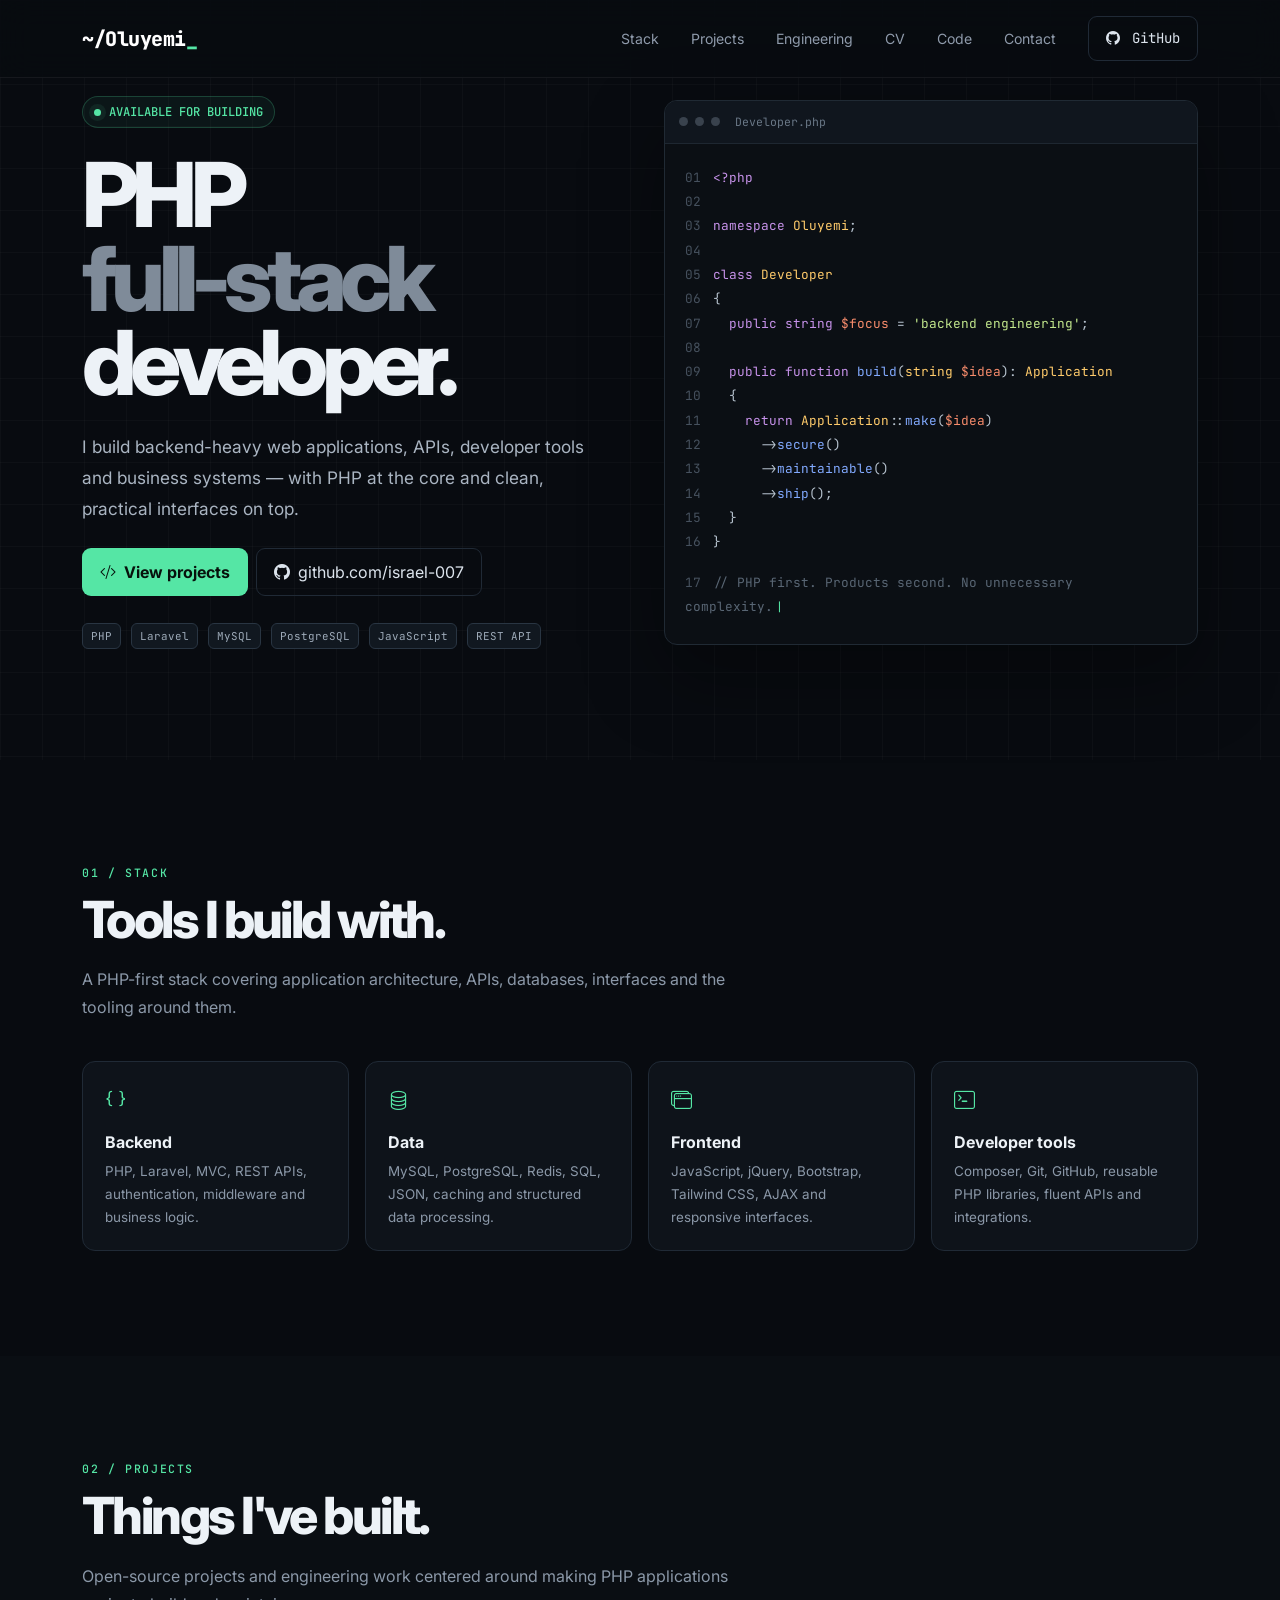
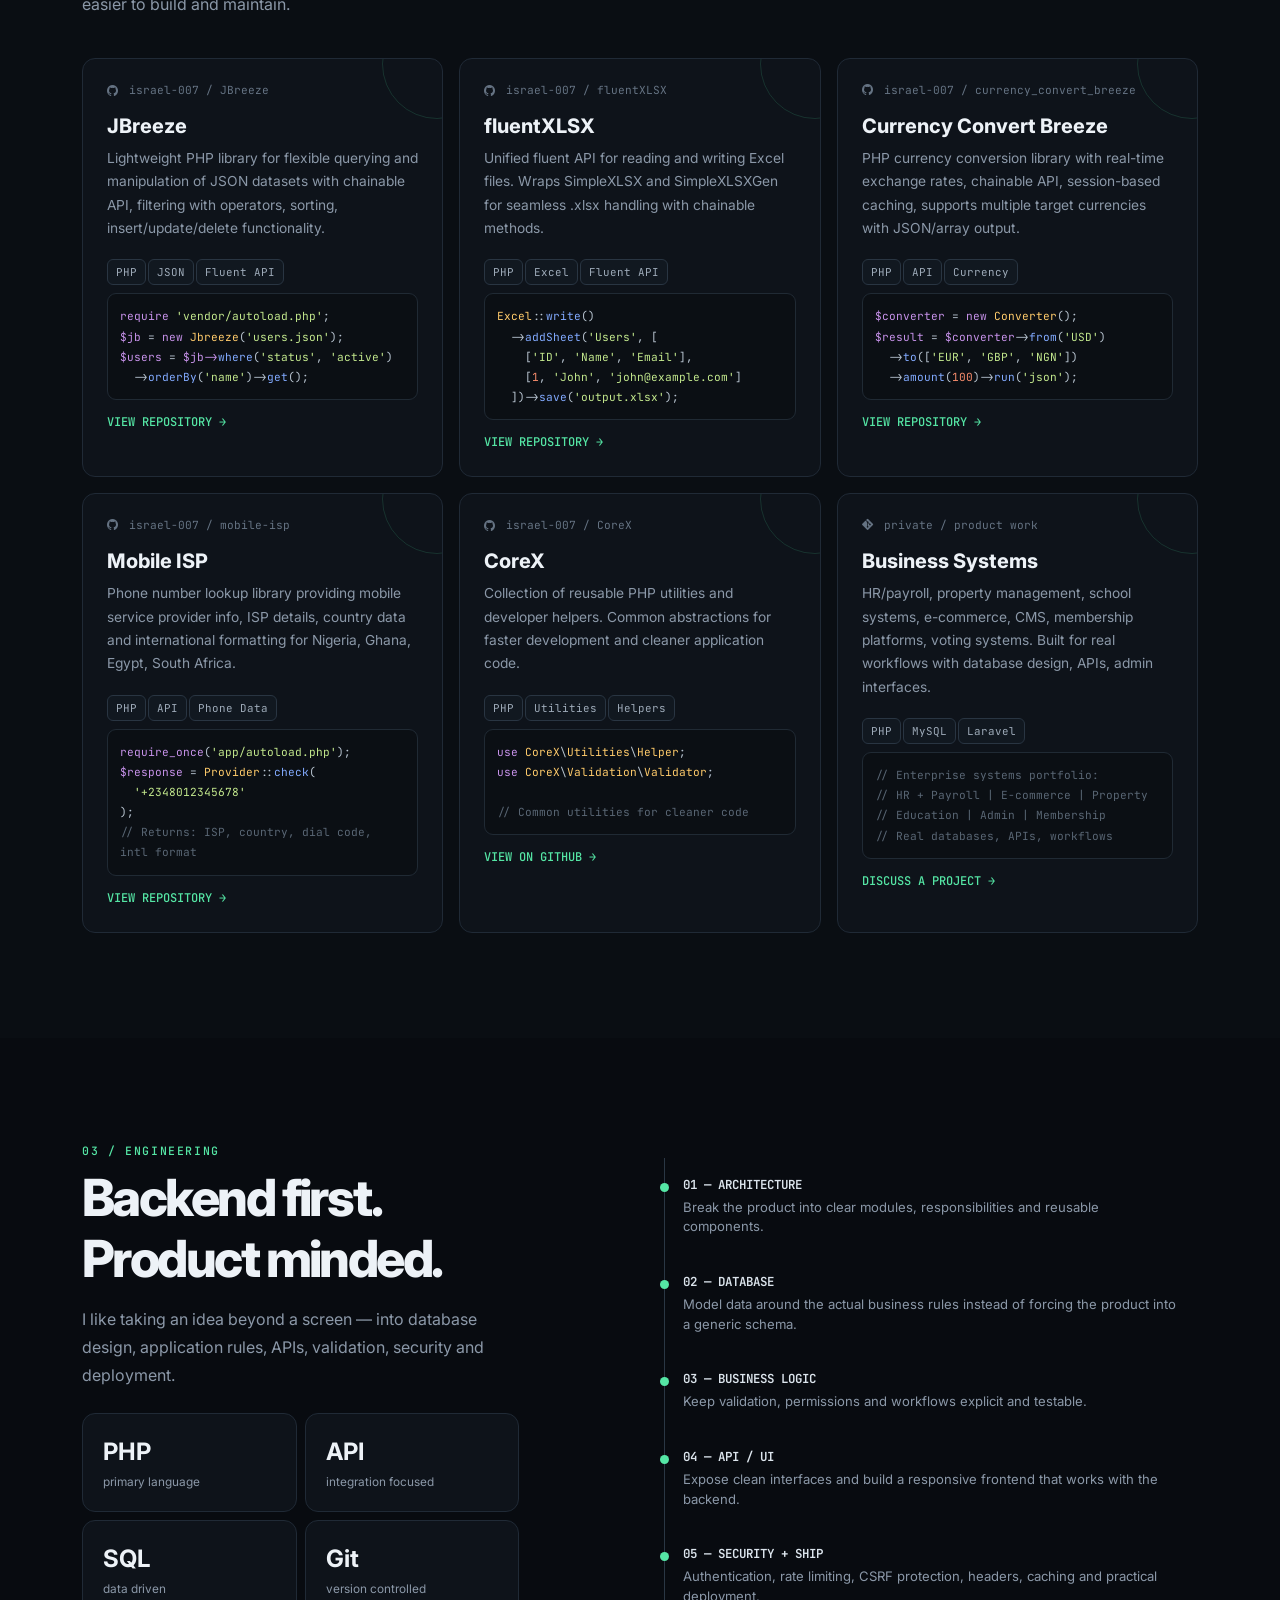
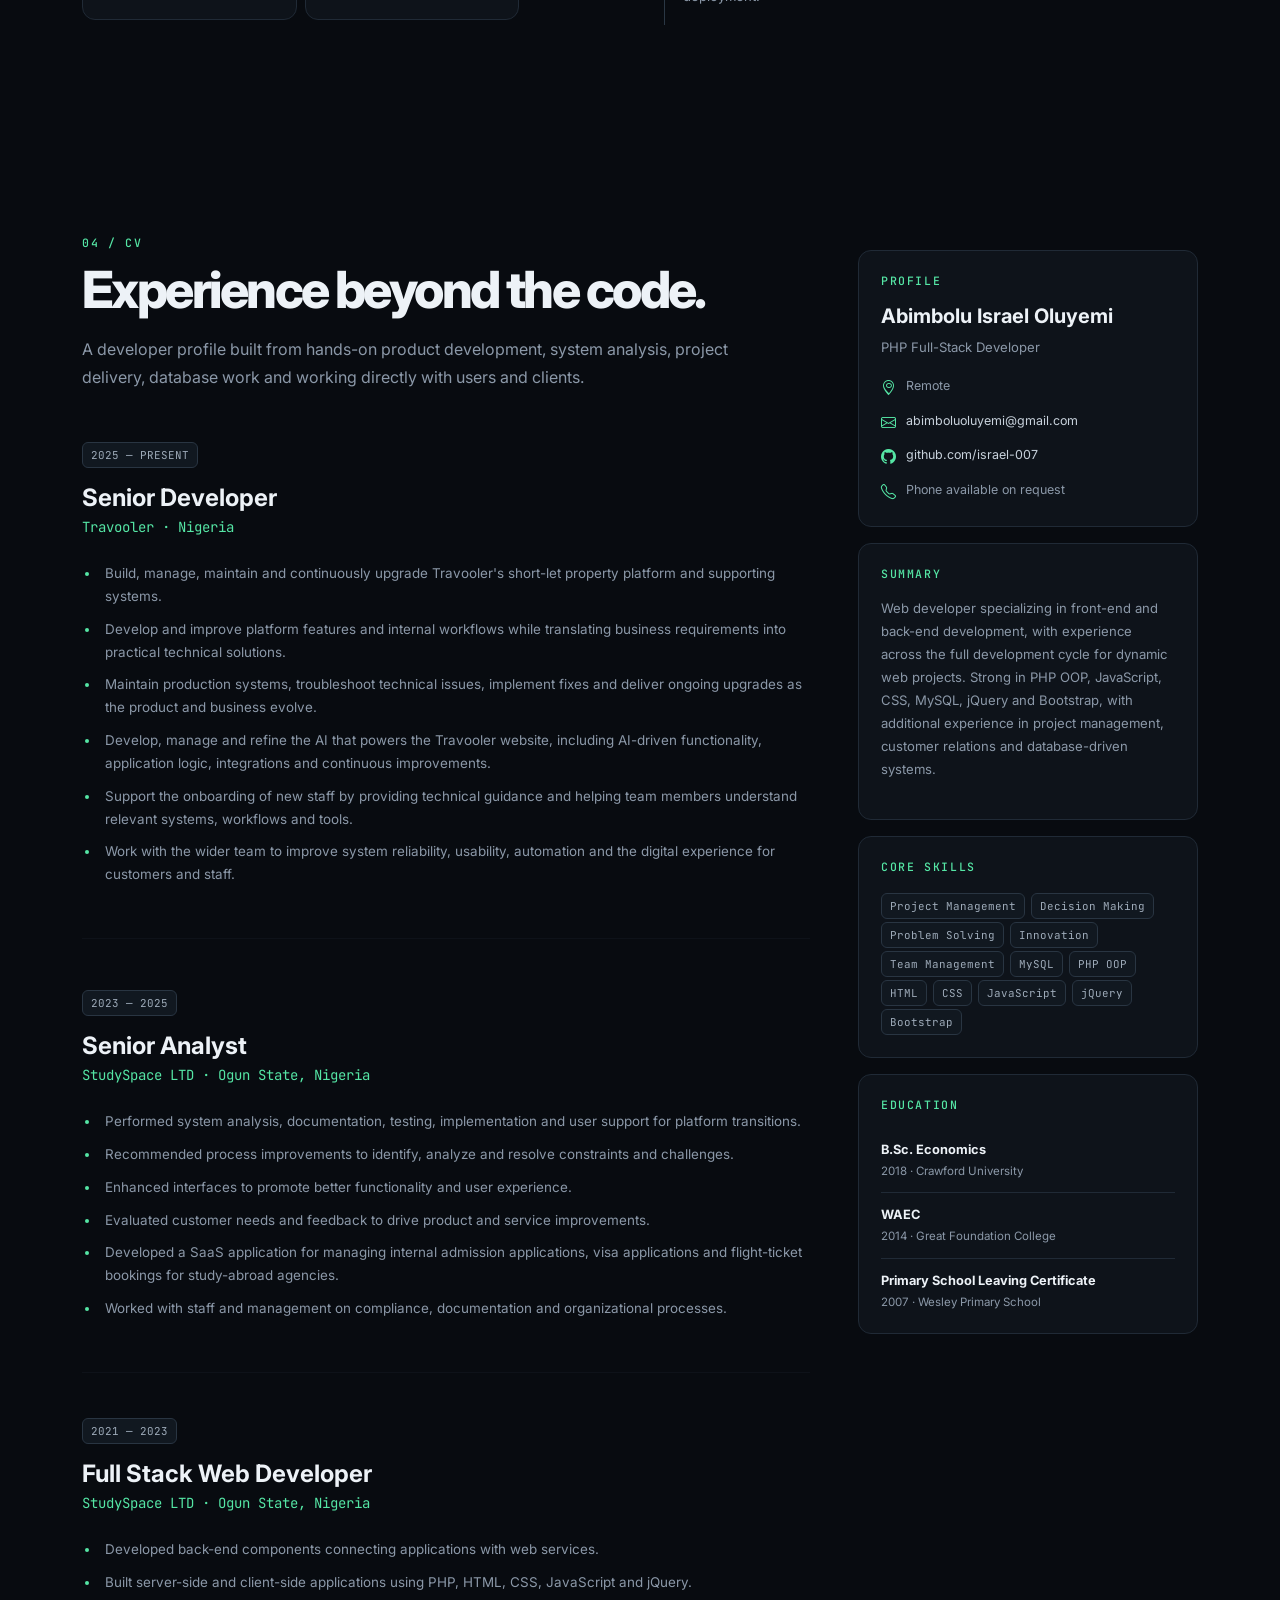
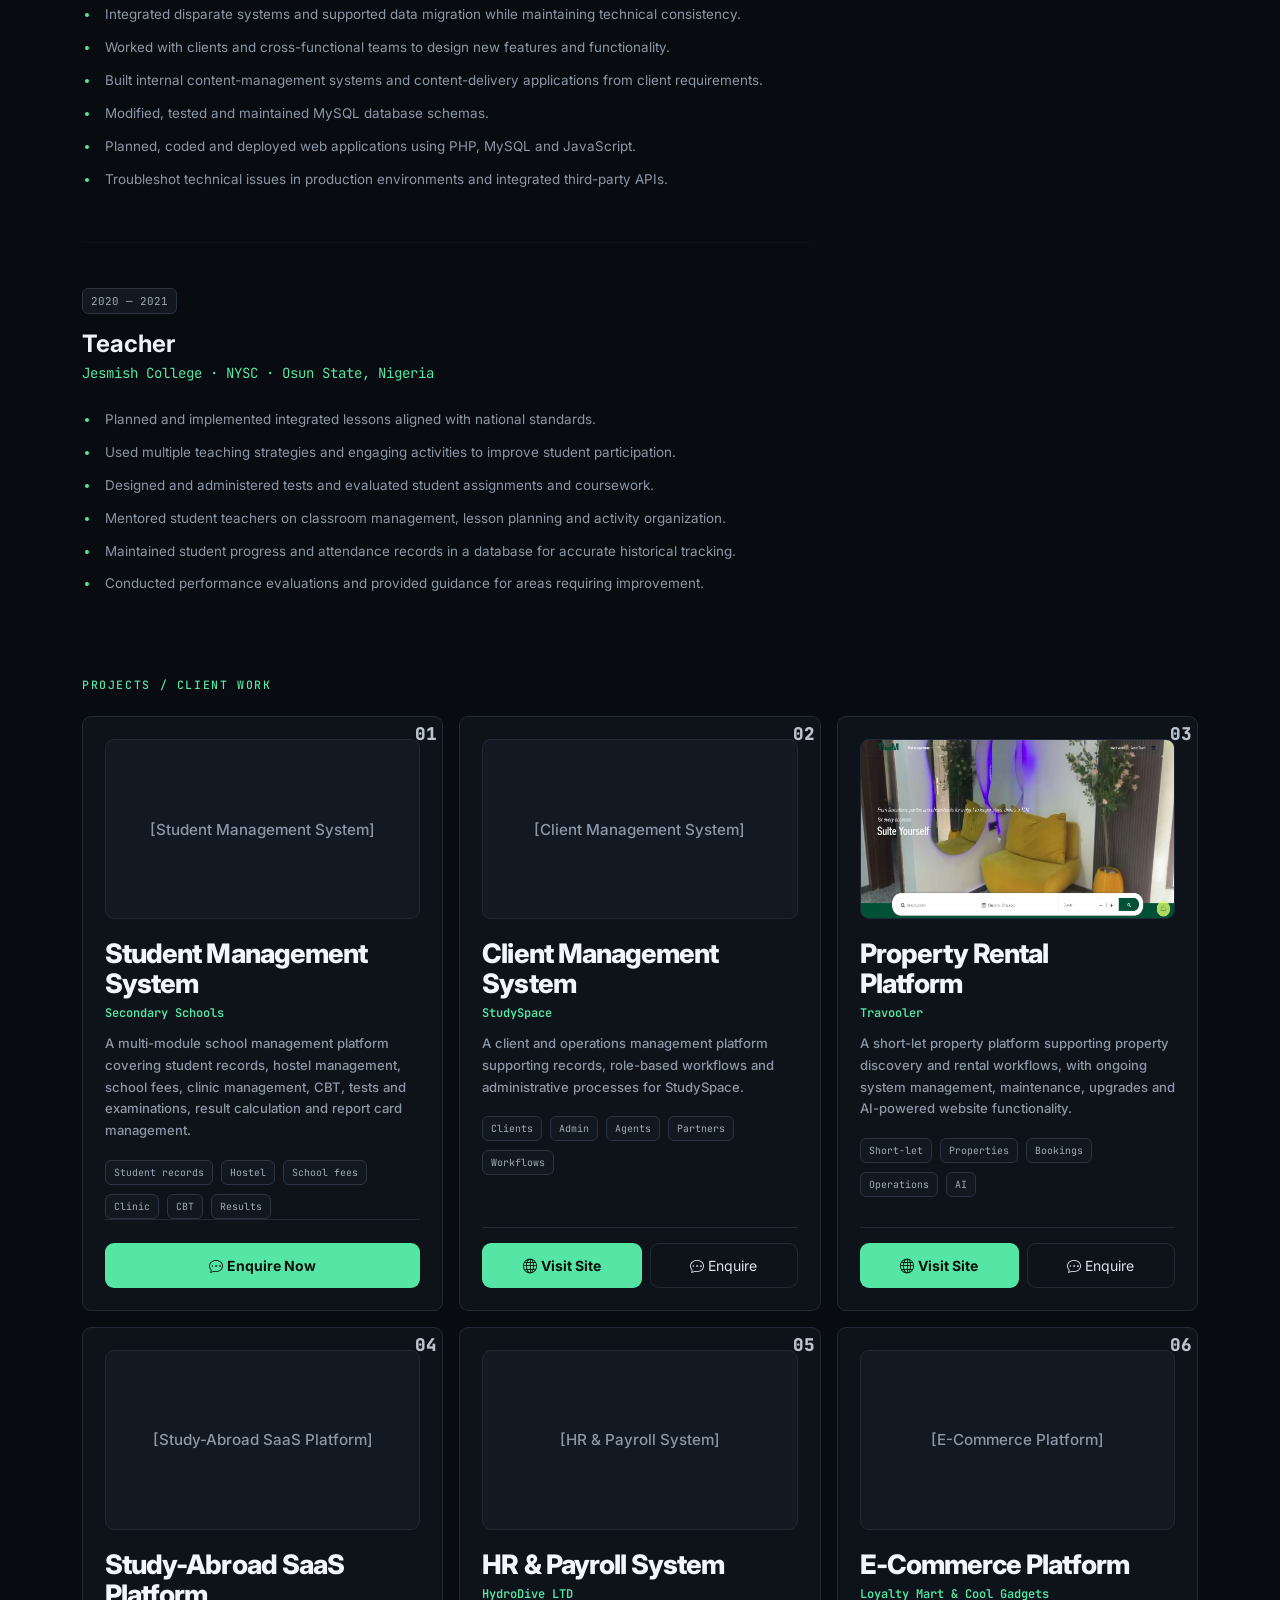
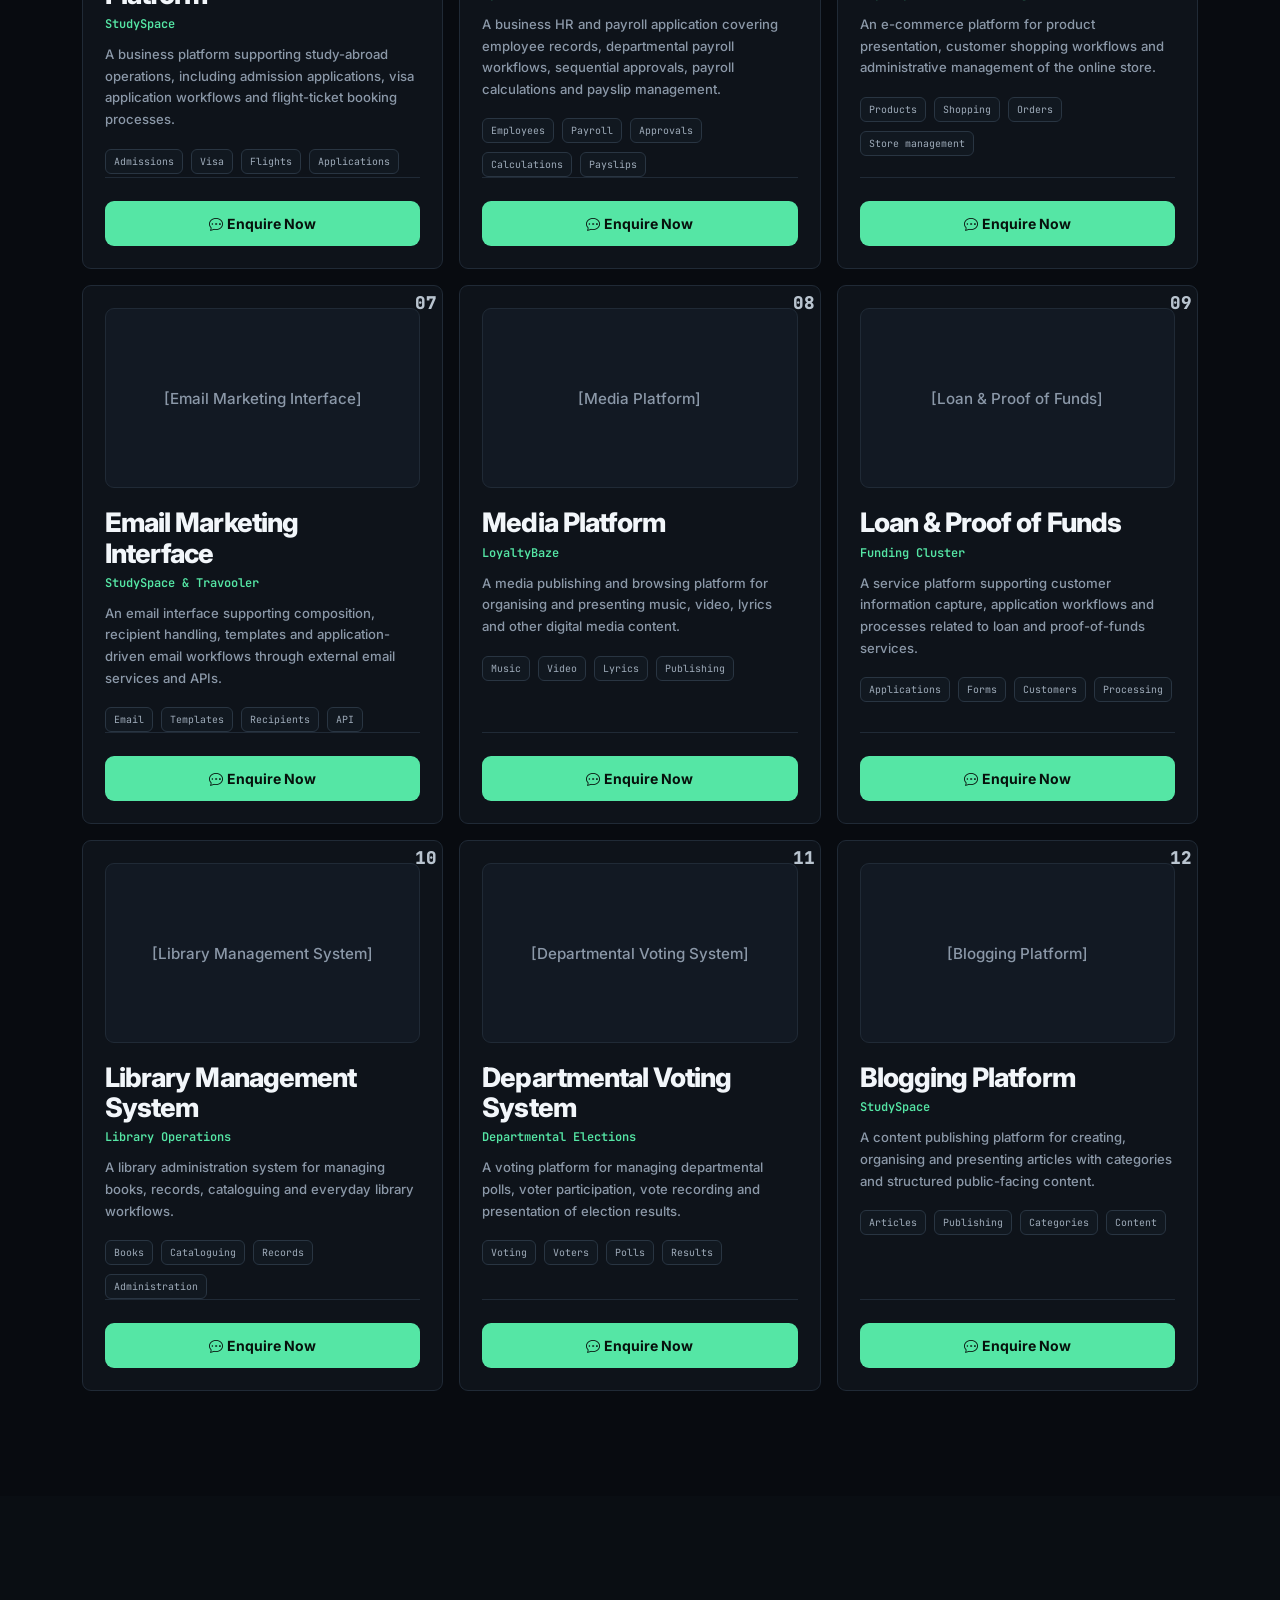
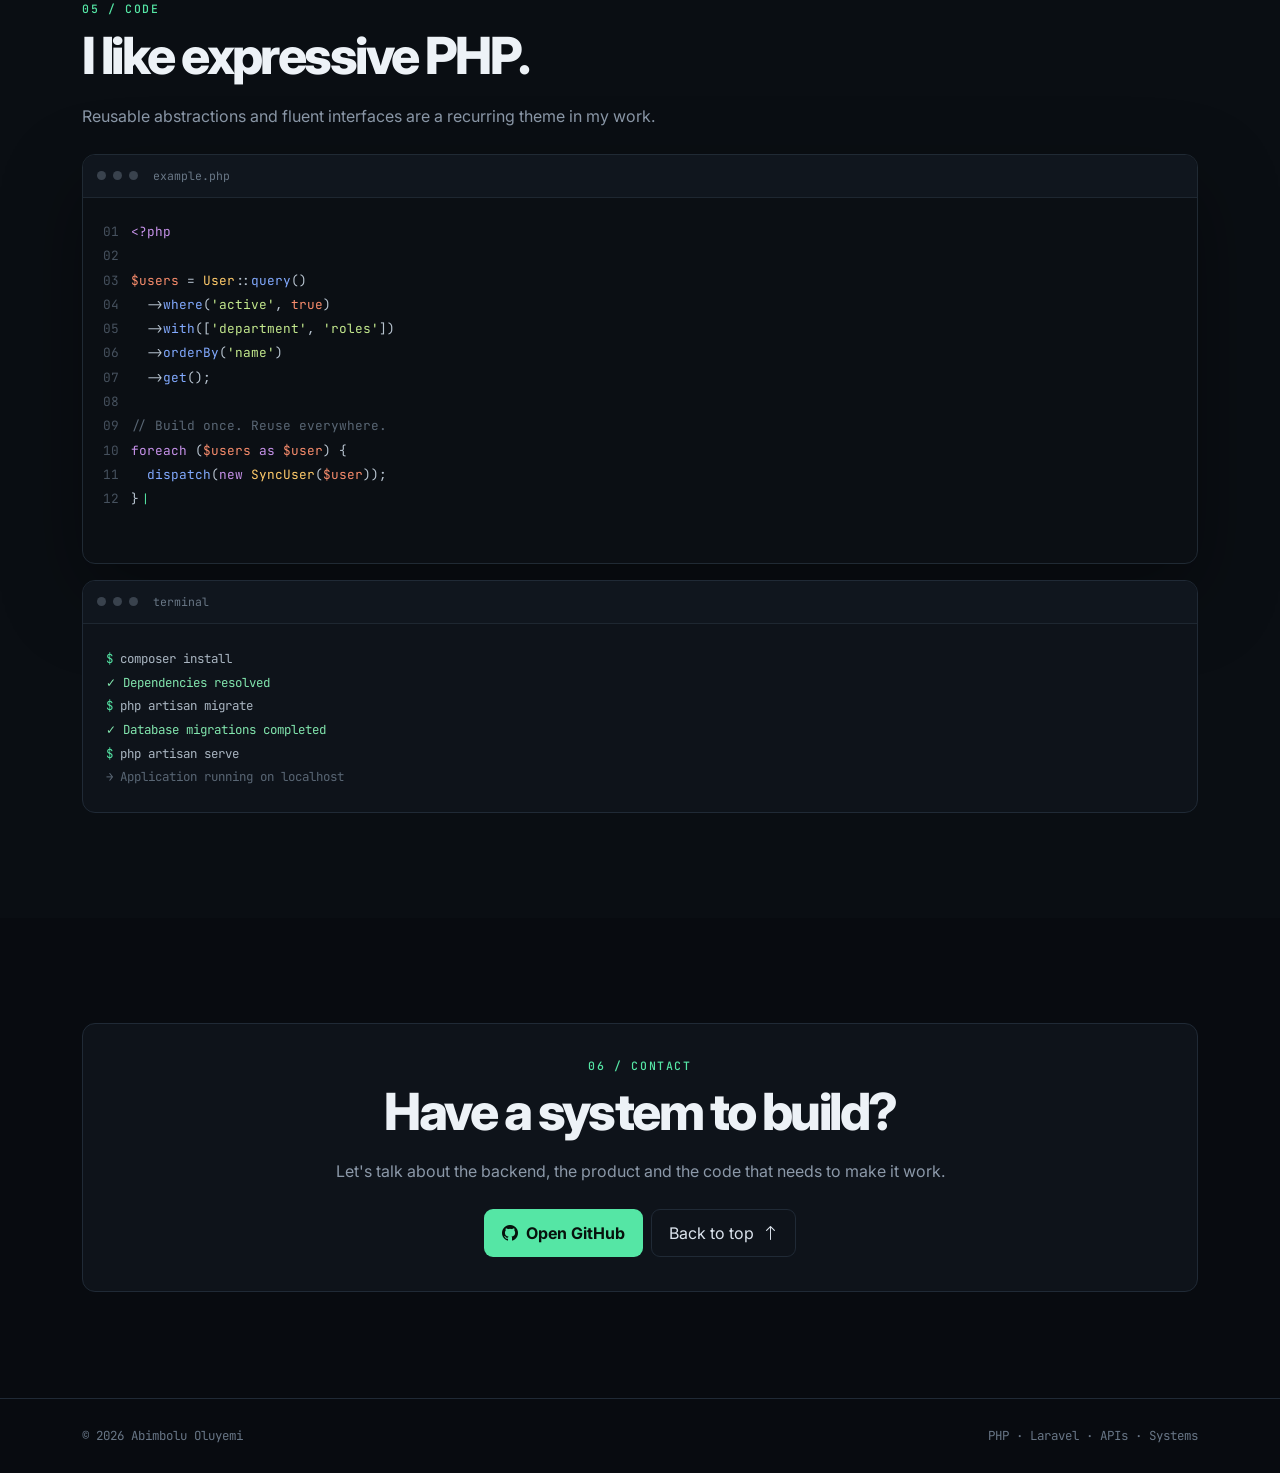
==== commit 3a36510d: "Enhance animations and interactivity in CSS and JavaScript - Added keyframe animations for various e" ====
--- a/index.html
+++ b/index.html
@@ -1,603 +1,857 @@
 <!doctype html>
 <html lang="en">
+
 <head>
-  <meta charset="utf-8">
-  <meta name="viewport" content="width=device-width, initial-scale=1">
-  <title>Abimbolu Oluyemi — PHP Full-Stack Developer</title>
-  <meta name="description" content="Abimbolu Oluyemi — PHP full-stack developer building backend-heavy applications, APIs, developer tools and business systems.">
-  <link href="https://cdn.jsdelivr.net/npm/bootstrap@5.3.3/dist/css/bootstrap.min.css" rel="stylesheet">
-  <link href="https://cdn.jsdelivr.net/npm/bootstrap-icons@1.11.3/font/bootstrap-icons.css" rel="stylesheet">
-  <link href="https://fonts.googleapis.com/css2?family=Inter:wght@400;500;600;700;800&family=JetBrains+Mono:wght@400;500;600&display=swap" rel="stylesheet">
-  <link href="css/style.css" rel="stylesheet">
+    <meta charset="utf-8">
+    <meta name="viewport" content="width=device-width, initial-scale=1">
+    <title>Abimbolu Oluyemi — PHP Full-Stack Developer</title>
+    <link href="https://avatars.githubusercontent.com/u/76886811?v=4" rel="icon" type="image/x-icon">
+    <meta name="description" content="Abimbolu Oluyemi — PHP full-stack developer building backend-heavy applications, APIs, developer tools and business systems.">
+    <link href="https://cdn.jsdelivr.net/npm/bootstrap@5.3.3/dist/css/bootstrap.min.css" rel="stylesheet">
+    <link href="https://cdn.jsdelivr.net/npm/bootstrap-icons@1.11.3/font/bootstrap-icons.css" rel="stylesheet">
+    <link
+        href="https://fonts.googleapis.com/css2?family=Inter:wght@400;500;600;700;800&family=JetBrains+Mono:wght@400;500;600&display=swap"
+        rel="stylesheet">
+    <link href="css/style.css" rel="stylesheet">
 </head>
 
 <body>
 
-<nav class="navbar navbar-expand-lg fixed-top">
-  <div class="container py-2">
-    <a class="navbar-brand mono" href="#home">~/Oluyemi<span class="brand-dot">_</span></a>
-    <button class="navbar-toggler border-0 shadow-none" type="button" data-bs-toggle="collapse" data-bs-target="#nav">
-      <i class="bi bi-list text-white fs-4"></i>
-    </button>
-    <div class="collapse navbar-collapse" id="nav">
-      <ul class="navbar-nav ms-auto align-items-lg-center gap-lg-3">
-        <li><a class="nav-link" href="#stack">Stack</a></li>
-        <li><a class="nav-link" href="#projects">Projects</a></li>
-        <li><a class="nav-link" href="#engineering">Engineering</a></li>
-        <li><a class="nav-link" href="#cv">CV</a></li>
-        <li><a class="nav-link" href="#code">Code</a></li>
-        <li><a class="nav-link" href="#contact">Contact</a></li>
-        <li><a class="btn btn-sm btn-ghost mono ms-lg-2" href="https://github.com/israel-007" target="_blank"><i class="bi bi-github me-1"></i> GitHub</a></li>
-      </ul>
-    </div>
-  </div>
-</nav>
-
-<main id="home">
-
-<section class="hero grid-bg">
-  <div class="container">
-    <div class="row align-items-center g-5">
-      <div class="col-lg-6">
-        <div class="eyebrow"><span class="pulse"></span> AVAILABLE FOR BUILDING</div>
-        <h1>PHP<br><span style="color:#7f8b99">full-stack</span><br>developer.</h1>
-        <p class="hero-copy">
-          I build backend-heavy web applications, APIs, developer tools and business systems —
-          with PHP at the core and clean, practical interfaces on top.
-        </p>
-        <div class="d-flex flex-wrap gap-2 mt-4">
-          <a href="#projects" class="btn btn-code"><i class="bi bi-code-slash me-2"></i>View projects</a>
-          <a href="https://github.com/israel-007" target="_blank" class="btn btn-ghost"><i class="bi bi-github me-2"></i>github.com/israel-007</a>
+    <nav class="navbar navbar-expand-md fixed-top">
+        <div class="container py-2">
+            <a class="navbar-brand mono" href="#home">~/Oluyemi<span class="brand-dot">_</span></a>
+            <button class="navbar-toggler border-0 shadow-none" type="button" data-bs-toggle="collapse"
+                data-bs-target="#nav">
+                <i class="bi bi-list text-white fs-4"></i>
+            </button>
+            <div class="collapse navbar-collapse" id="nav">
+                <ul class="navbar-nav ms-auto align-items-md-center gap-md-3">
+                    <li><a class="nav-link" href="#stack">Stack</a></li>
+                    <li><a class="nav-link" href="#projects">Projects</a></li>
+                    <li><a class="nav-link" href="#engineering">Engineering</a></li>
+                    <li><a class="nav-link" href="#cv">CV</a></li>
+                    <li><a class="nav-link" href="#code">Code</a></li>
+                    <li><a class="nav-link" href="#contact">Contact</a></li>
+                    <li><a class="btn btn-sm btn-ghost mono ms-md-2" href="https://github.com/israel-007"
+                            target="_blank"><i class="bi bi-github me-1"></i> GitHub</a></li>
+                </ul>
+            </div>
         </div>
-        <div class="d-flex flex-wrap gap-2 mt-4">
-          <span class="tag">PHP</span><span class="tag">Laravel</span><span class="tag">MySQL</span>
-          <span class="tag">PostgreSQL</span><span class="tag">JavaScript</span><span class="tag">REST API</span>
+    </nav>
+
+    <main id="home">
+
+        <section class="hero grid-bg">
+            <div class="container">
+                <div class="row align-items-center g-5">
+                    <div class="col-lg-6">
+                        <div class="eyebrow"><span class="pulse"></span> AVAILABLE FOR BUILDING</div>
+                        <h1>PHP<br><span style="color:#7f8b99">full-stack</span><br>developer.</h1>
+                        <p class="hero-copy">
+                            I build backend-heavy web applications, APIs, developer tools and business systems —
+                            with PHP at the core and clean, practical interfaces on top.
+                        </p>
+                        <div class="d-flex flex-wrap gap-2 mt-4">
+                            <a href="#projects" class="btn btn-code"><i class="bi bi-code-slash me-2"></i>View
+                                projects</a>
+                            <a href="https://github.com/israel-007" target="_blank" class="btn btn-ghost"><i
+                                    class="bi bi-github me-2"></i>github.com/israel-007</a>
+                        </div>
+                        <div class="d-flex flex-wrap gap-2 mt-4">
+                            <span class="tag">PHP</span><span class="tag">Laravel</span><span class="tag">MySQL</span>
+                            <span class="tag">PostgreSQL</span><span class="tag">JavaScript</span><span class="tag">REST
+                                API</span>
+                        </div>
+                    </div>
+
+                    <div class="col-lg-6">
+                        <div class="code-window">
+                            <div class="window-head">
+                                <span class="window-dot"></span><span class="window-dot"></span><span
+                                    class="window-dot"></span>
+                                <span class="window-title">Developer.php</span>
+                            </div>
+                            <div class="code-body">
+                                <div><span class="ln">01</span><span class="kw">&lt;?php</span></div>
+                                <div><span class="ln">02</span></div>
+                                <div><span class="ln">03</span><span class="kw">namespace</span> <span
+                                        class="type">Oluyemi</span>;</div>
+                                <div><span class="ln">04</span></div>
+                                <div><span class="ln">05</span><span class="kw">class</span> <span
+                                        class="type">Developer</span></div>
+                                <div><span class="ln">06</span>{</div>
+                                <div><span class="ln">07</span>&nbsp;&nbsp;<span class="kw">public string</span> <span
+                                        class="var">$focus</span> = <span class="str">'backend engineering'</span>;
+                                </div>
+                                <div><span class="ln">08</span></div>
+                                <div><span class="ln">09</span>&nbsp;&nbsp;<span class="kw">public function</span> <span
+                                        class="fn">build</span>(<span class="type">string</span> <span
+                                        class="var">$idea</span>): <span class="type">Application</span></div>
+                                <div><span class="ln">10</span>&nbsp;&nbsp;{</div>
+                                <div><span class="ln">11</span>&nbsp;&nbsp;&nbsp;&nbsp;<span class="kw">return</span>
+                                    <span class="type">Application</span>::<span class="fn">make</span>(<span
+                                        class="var">$idea</span>)</div>
+                                <div><span class="ln">12</span>&nbsp;&nbsp;&nbsp;&nbsp;&nbsp;&nbsp;-><span
+                                        class="fn">secure</span>()</div>
+                                <div><span class="ln">13</span>&nbsp;&nbsp;&nbsp;&nbsp;&nbsp;&nbsp;-><span
+                                        class="fn">maintainable</span>()</div>
+                                <div><span class="ln">14</span>&nbsp;&nbsp;&nbsp;&nbsp;&nbsp;&nbsp;-><span
+                                        class="fn">ship</span>();</div>
+                                <div><span class="ln">15</span>&nbsp;&nbsp;}</div>
+                                <div><span class="ln">16</span>}</div>
+                                <div class="mt-3"><span class="ln">17</span><span class="comment">// PHP first. Products
+                                        second. No unnecessary complexity.</span></div>
+                            </div>
+                        </div>
+                    </div>
+                </div>
+            </div>
+        </section>
+
+        <section id="stack">
+            <div class="container">
+                <div class="section-label">01 / stack</div>
+                <h2 class="section-title">Tools I build with.</h2>
+                <p class="section-desc">A PHP-first stack covering application architecture, APIs, databases, interfaces
+                    and the tooling around them.</p>
+
+                <div class="row g-3 mt-4">
+                    <div class="col-md-6 col-lg-3">
+                        <div class="stack-card">
+                            <div class="stack-icon"><i class="bi bi-braces"></i></div>
+                            <h6>Backend</h6>
+                            <p>PHP, Laravel, MVC, REST APIs, authentication, middleware and business logic.</p>
+                        </div>
+                    </div>
+                    <div class="col-md-6 col-lg-3">
+                        <div class="stack-card">
+                            <div class="stack-icon"><i class="bi bi-database"></i></div>
+                            <h6>Data</h6>
+                            <p>MySQL, PostgreSQL, Redis, SQL, JSON, caching and structured data processing.</p>
+                        </div>
+                    </div>
+                    <div class="col-md-6 col-lg-3">
+                        <div class="stack-card">
+                            <div class="stack-icon"><i class="bi bi-window-stack"></i></div>
+                            <h6>Frontend</h6>
+                            <p>JavaScript, jQuery, Bootstrap, Tailwind CSS, AJAX and responsive interfaces.</p>
+                        </div>
+                    </div>
+                    <div class="col-md-6 col-lg-3">
+                        <div class="stack-card">
+                            <div class="stack-icon"><i class="bi bi-terminal"></i></div>
+                            <h6>Developer tools</h6>
+                            <p>Composer, Git, GitHub, reusable PHP libraries, fluent APIs and integrations.</p>
+                        </div>
+                    </div>
+                </div>
+            </div>
+        </section>
+
+        <section id="projects" style="background:#0a0e13">
+            <div class="container">
+                <div class="section-label">02 / projects</div>
+                <h2 class="section-title">Things I've built.</h2>
+                <p class="section-desc">Open-source projects and engineering work centered around making PHP
+                    applications easier to build and maintain.</p>
+
+                <div class="row g-3 mt-4">
+                    <!-- JBreeze -->
+                    <div class="col-md-6 col-lg-4">
+                        <div class="project-card">
+                            <div class="repo-line"><i class="bi bi-github me-1"></i> israel-007 / JBreeze</div>
+                            <h5>JBreeze</h5>
+                            <p>Lightweight PHP library for flexible querying and manipulation of JSON datasets with
+                                chainable API, filtering with operators, sorting, insert/update/delete functionality.
+                            </p>
+                            <span class="tag">PHP</span><span class="tag">JSON</span><span class="tag">Fluent API</span>
+                            <div class="mt-2"
+                                style="background:#0b0f14;border:1px solid #202a34;border-radius:9px;padding:12px;font-size:.7rem;line-height:1.8;font-family:'JetBrains Mono',monospace;color:#b8c4d0;overflow-x:auto">
+                                <span style="color:#c792ea">require</span> <span
+                                    style="color:#c3e88d">'vendor/autoload.php'</span>;<br>
+                                <span style="color:#c792ea">$jb</span> = <span style="color:#c792ea">new</span> <span
+                                    style="color:#ffcb6b">Jbreeze</span>(<span
+                                    style="color:#c3e88d">'users.json'</span>);<br>
+                                <span style="color:#c792ea">$users</span> = <span style="color:#c792ea">$jb</span><span
+                                    style="color:#c792ea">-></span><span style="color:#82aaff">where</span>(<span
+                                    style="color:#c3e88d">'status'</span>, <span
+                                    style="color:#c3e88d">'active'</span>)<br>
+                                &nbsp;&nbsp;-><span style="color:#82aaff">orderBy</span>(<span
+                                    style="color:#c3e88d">'name'</span>)-><span style="color:#82aaff">get</span>();
+                            </div>
+                            <div class="mt-2"><a class="project-link" href="https://github.com/israel-007/JBreeze"
+                                    target="_blank">VIEW REPOSITORY →</a></div>
+                        </div>
+                    </div>
+
+                    <!-- fluentXLSX -->
+                    <div class="col-md-6 col-lg-4">
+                        <div class="project-card">
+                            <div class="repo-line"><i class="bi bi-github me-1"></i> israel-007 / fluentXLSX</div>
+                            <h5>fluentXLSX</h5>
+                            <p>Unified fluent API for reading and writing Excel files. Wraps SimpleXLSX and
+                                SimpleXLSXGen for seamless .xlsx handling with chainable methods.</p>
+                            <span class="tag">PHP</span><span class="tag">Excel</span><span class="tag">Fluent
+                                API</span>
+                            <div class="mt-2"
+                                style="background:#0b0f14;border:1px solid #202a34;border-radius:9px;padding:12px;font-size:.7rem;line-height:1.8;font-family:'JetBrains Mono',monospace;color:#b8c4d0;overflow-x:auto">
+                                <span style="color:#ffcb6b">Excel</span>::<span style="color:#82aaff">write</span>()<br>
+                                &nbsp;&nbsp;-><span style="color:#82aaff">addSheet</span>(<span
+                                    style="color:#c3e88d">'Users'</span>, [<br>
+                                &nbsp;&nbsp;&nbsp;&nbsp;[<span style="color:#c3e88d">'ID'</span>, <span
+                                    style="color:#c3e88d">'Name'</span>, <span
+                                    style="color:#c3e88d">'Email'</span>],<br>
+                                &nbsp;&nbsp;&nbsp;&nbsp;[<span style="color:#f78c6c">1</span>, <span
+                                    style="color:#c3e88d">'John'</span>, <span
+                                    style="color:#c3e88d">'john@example.com'</span>]<br>
+                                &nbsp;&nbsp;])-><span style="color:#82aaff">save</span>(<span
+                                    style="color:#c3e88d">'output.xlsx'</span>);
+                            </div>
+                            <div class="mt-2"><a class="project-link" href="https://github.com/israel-007/fluentXLSX"
+                                    target="_blank">VIEW REPOSITORY →</a></div>
+                        </div>
+                    </div>
+
+                    <!-- Currency Convert Breeze -->
+                    <div class="col-md-6 col-lg-4">
+                        <div class="project-card">
+                            <div class="repo-line"><i class="bi bi-github me-1"></i> israel-007 /
+                                currency_convert_breeze</div>
+                            <h5>Currency Convert Breeze</h5>
+                            <p>PHP currency conversion library with real-time exchange rates, chainable API,
+                                session-based caching, supports multiple target currencies with JSON/array output.</p>
+                            <span class="tag">PHP</span><span class="tag">API</span><span class="tag">Currency</span>
+                            <div class="mt-2"
+                                style="background:#0b0f14;border:1px solid #202a34;border-radius:9px;padding:12px;font-size:.7rem;line-height:1.8;font-family:'JetBrains Mono',monospace;color:#b8c4d0;overflow-x:auto">
+                                <span style="color:#c792ea">$converter</span> = <span style="color:#c792ea">new</span>
+                                <span style="color:#ffcb6b">Converter</span>();<br>
+                                <span style="color:#c792ea">$result</span> = <span
+                                    style="color:#c792ea">$converter</span>-><span
+                                    style="color:#82aaff">from</span>(<span style="color:#c3e88d">'USD'</span>)<br>
+                                &nbsp;&nbsp;-><span style="color:#82aaff">to</span>([<span
+                                    style="color:#c3e88d">'EUR'</span>, <span style="color:#c3e88d">'GBP'</span>, <span
+                                    style="color:#c3e88d">'NGN'</span>])<br>
+                                &nbsp;&nbsp;-><span style="color:#82aaff">amount</span>(<span
+                                    style="color:#f78c6c">100</span>)-><span style="color:#82aaff">run</span>(<span
+                                    style="color:#c3e88d">'json'</span>);
+                            </div>
+                            <div class="mt-2"><a class="project-link"
+                                    href="https://github.com/israel-007/currency_convert_breeze" target="_blank">VIEW
+                                    REPOSITORY →</a></div>
+                        </div>
+                    </div>
+
+                    <!-- Mobile ISP -->
+                    <div class="col-md-6 col-lg-4">
+                        <div class="project-card">
+                            <div class="repo-line"><i class="bi bi-github me-1"></i> israel-007 / mobile-isp</div>
+                            <h5>Mobile ISP</h5>
+                            <p>Phone number lookup library providing mobile service provider info, ISP details, country
+                                data and international formatting for Nigeria, Ghana, Egypt, South Africa.</p>
+                            <span class="tag">PHP</span><span class="tag">API</span><span class="tag">Phone Data</span>
+                            <div class="mt-2"
+                                style="background:#0b0f14;border:1px solid #202a34;border-radius:9px;padding:12px;font-size:.7rem;line-height:1.8;font-family:'JetBrains Mono',monospace;color:#b8c4d0;overflow-x:auto">
+                                <span style="color:#c792ea">require_once</span>(<span
+                                    style="color:#c3e88d">'app/autoload.php'</span>);<br>
+                                <span style="color:#c792ea">$response</span> = <span
+                                    style="color:#ffcb6b">Provider</span>::<span style="color:#82aaff">check</span>(<br>
+                                &nbsp;&nbsp;<span style="color:#c3e88d">'+2348012345678'</span><br>
+                                );<br>
+                                <span style="color:#596674">// Returns: ISP, country, dial code, intl format</span>
+                            </div>
+                            <div class="mt-2"><a class="project-link" href="https://github.com/israel-007/mobile-isp"
+                                    target="_blank">VIEW REPOSITORY →</a></div>
+                        </div>
+                    </div>
+
+                    <!-- CoreX -->
+                    <div class="col-md-6 col-lg-4">
+                        <div class="project-card">
+                            <div class="repo-line"><i class="bi bi-github me-1"></i> israel-007 / CoreX</div>
+                            <h5>CoreX</h5>
+                            <p>Collection of reusable PHP utilities and developer helpers. Common abstractions for
+                                faster development and cleaner application code.</p>
+                            <span class="tag">PHP</span><span class="tag">Utilities</span><span
+                                class="tag">Helpers</span>
+                            <div class="mt-2"
+                                style="background:#0b0f14;border:1px solid #202a34;border-radius:9px;padding:12px;font-size:.7rem;line-height:1.8;font-family:'JetBrains Mono',monospace;color:#b8c4d0;overflow-x:auto">
+                                <span style="color:#c792ea">use</span> <span style="color:#ffcb6b">CoreX</span>\<span
+                                    style="color:#ffcb6b">Utilities</span>\<span
+                                    style="color:#ffcb6b">Helper</span>;<br>
+                                <span style="color:#c792ea">use</span> <span style="color:#ffcb6b">CoreX</span>\<span
+                                    style="color:#ffcb6b">Validation</span>\<span
+                                    style="color:#ffcb6b">Validator</span>;<br>
+                                <br>
+                                <span style="color:#596674">// Common utilities for cleaner code</span>
+                            </div>
+                            <div class="mt-2"><a class="project-link" href="https://github.com/israel-007"
+                                    target="_blank">VIEW ON GITHUB →</a></div>
+                        </div>
+                    </div>
+
+                    <!-- Business Systems -->
+                    <div class="col-md-6 col-lg-4">
+                        <div class="project-card">
+                            <div class="repo-line"><i class="bi bi-git me-1"></i> private / product work</div>
+                            <h5>Business Systems</h5>
+                            <p>HR/payroll, property management, school systems, e-commerce, CMS, membership platforms,
+                                voting systems. Built for real workflows with database design, APIs, admin interfaces.
+                            </p>
+                            <span class="tag">PHP</span><span class="tag">MySQL</span><span class="tag">Laravel</span>
+                            <div class="mt-2"
+                                style="background:#0b0f14;border:1px solid #202a34;border-radius:9px;padding:12px;font-size:.7rem;line-height:1.8;font-family:'JetBrains Mono',monospace;color:#b8c4d0;overflow-x:auto">
+                                <span style="color:#596674">// Enterprise systems portfolio:</span><br>
+                                <span style="color:#596674">// HR + Payroll | E-commerce | Property</span><br>
+                                <span style="color:#596674">// Education | Admin | Membership</span><br>
+                                <span style="color:#596674">// Real databases, APIs, workflows</span>
+                            </div>
+                            <div class="mt-2"><a class="project-link" href="#contact">DISCUSS A PROJECT →</a></div>
+                        </div>
+                    </div>
+                </div>
+            </div>
+        </section>
+
+        <section id="engineering">
+            <div class="container">
+                <div class="section-label">03 / engineering</div>
+                <div class="row g-5 align-items-start">
+                    <div class="col-lg-5">
+                        <h2 class="section-title">Backend first.<br>Product minded.</h2>
+                        <p class="section-desc">I like taking an idea beyond a screen — into database design,
+                            application rules, APIs, validation, security and deployment.</p>
+                        <div class="row g-2 mt-3">
+                            <div class="col-6">
+                                <div class="metric"><strong>PHP</strong><span>primary language</span></div>
+                            </div>
+                            <div class="col-6">
+                                <div class="metric"><strong>API</strong><span>integration focused</span></div>
+                            </div>
+                            <div class="col-6">
+                                <div class="metric"><strong>SQL</strong><span>data driven</span></div>
+                            </div>
+                            <div class="col-6">
+                                <div class="metric"><strong>Git</strong><span>version controlled</span></div>
+                            </div>
+                        </div>
+                    </div>
+                    <div class="col-lg-6 offset-lg-1">
+                        <div class="arch-step">
+                            <h6>01 — ARCHITECTURE</h6>
+                            <p>Break the product into clear modules, responsibilities and reusable components.</p>
+                        </div>
+                        <div class="arch-step">
+                            <h6>02 — DATABASE</h6>
+                            <p>Model data around the actual business rules instead of forcing the product into a generic
+                                schema.</p>
+                        </div>
+                        <div class="arch-step">
+                            <h6>03 — BUSINESS LOGIC</h6>
+                            <p>Keep validation, permissions and workflows explicit and testable.</p>
+                        </div>
+                        <div class="arch-step">
+                            <h6>04 — API / UI</h6>
+                            <p>Expose clean interfaces and build a responsive frontend that works with the backend.</p>
+                        </div>
+                        <div class="arch-step">
+                            <h6>05 — SECURITY + SHIP</h6>
+                            <p>Authentication, rate limiting, CSRF protection, headers, caching and practical
+                                deployment.</p>
+                        </div>
+                    </div>
+                </div>
+            </div>
+        </section>
+
+
+        <section id="cv">
+            <div class="container">
+                <div class="section-label">04 / cv</div>
+                <div class="row g-5">
+                    <div class="col-lg-8">
+                        <h2 class="section-title">Experience beyond the code.</h2>
+                        <p class="section-desc">
+                            A developer profile built from hands-on product development, system analysis,
+                            project delivery, database work and working directly with users and clients.
+                        </p>
+
+
+                        <div class="mt-5">
+                            <div class="d-flex justify-content-between align-items-start mb-4">
+                                <div>
+                                    <span class="tag">2025 — PRESENT</span>
+                                    <h4 class="mt-3 mb-1 fw-bold">Senior Developer</h4>
+                                    <div class="mono small" style="color:var(--green)">Travooler · Nigeria</div>
+                                </div>
+                            </div>
+                            <ul class="cv-list">
+                                <li>Build, manage, maintain and continuously upgrade Travooler's short-let property
+                                    platform and supporting systems.</li>
+                                <li>Develop and improve platform features and internal workflows while translating
+                                    business requirements into practical technical solutions.</li>
+                                <li>Maintain production systems, troubleshoot technical issues, implement fixes and
+                                    deliver ongoing upgrades as the product and business evolve.</li>
+                                <li>Develop, manage and refine the AI that powers the Travooler website, including
+                                    AI-driven functionality, application logic, integrations and continuous
+                                    improvements.</li>
+                                <li>Support the onboarding of new staff by providing technical guidance and helping team
+                                    members understand relevant systems, workflows and tools.</li>
+                                <li>Work with the wider team to improve system reliability, usability, automation and
+                                    the digital experience for customers and staff.</li>
+                            </ul>
+                        </div>
+
+                        <hr class="cv-divider">
+                        <div class="mt-5">
+                            <div class="d-flex justify-content-between align-items-start mb-4">
+                                <div>
+                                    <span class="tag">2023 — 2025</span>
+                                    <h4 class="mt-3 mb-1 fw-bold">Senior Analyst</h4>
+                                    <div class="mono small" style="color:var(--green)">StudySpace LTD · Ogun State,
+                                        Nigeria</div>
+                                </div>
+                            </div>
+                            <ul class="cv-list">
+                                <li>Performed system analysis, documentation, testing, implementation and user support
+                                    for platform transitions.</li>
+                                <li>Recommended process improvements to identify, analyze and resolve constraints and
+                                    challenges.</li>
+                                <li>Enhanced interfaces to promote better functionality and user experience.</li>
+                                <li>Evaluated customer needs and feedback to drive product and service improvements.
+                                </li>
+                                <li>Developed a SaaS application for managing internal admission applications, visa
+                                    applications and flight-ticket bookings for study-abroad agencies.</li>
+                                <li>Worked with staff and management on compliance, documentation and organizational
+                                    processes.</li>
+                            </ul>
+                        </div>
+
+                        <hr class="cv-divider">
+
+                        <div class="d-flex justify-content-between align-items-start mb-4">
+                            <div>
+                                <span class="tag">2021 — 2023</span>
+                                <h4 class="mt-3 mb-1 fw-bold">Full Stack Web Developer</h4>
+                                <div class="mono small" style="color:var(--green)">StudySpace LTD · Ogun State, Nigeria
+                                </div>
+                            </div>
+                        </div>
+                        <ul class="cv-list">
+                            <li>Developed back-end components connecting applications with web services.</li>
+                            <li>Built server-side and client-side applications using PHP, HTML, CSS, JavaScript and
+                                jQuery.</li>
+                            <li>Integrated disparate systems and supported data migration while maintaining technical
+                                consistency.</li>
+                            <li>Worked with clients and cross-functional teams to design new features and functionality.
+                            </li>
+                            <li>Built internal content-management systems and content-delivery applications from client
+                                requirements.</li>
+                            <li>Modified, tested and maintained MySQL database schemas.</li>
+                            <li>Planned, coded and deployed web applications using PHP, MySQL and JavaScript.</li>
+                            <li>Troubleshot technical issues in production environments and integrated third-party APIs.
+                            </li>
+                        </ul>
+
+                        <hr class="cv-divider">
+
+                        <div class="d-flex justify-content-between align-items-start mb-4">
+                            <div>
+                                <span class="tag">2020 — 2021</span>
+                                <h4 class="mt-3 mb-1 fw-bold">Teacher</h4>
+                                <div class="mono small" style="color:var(--green)">Jesmish College · NYSC · Osun State,
+                                    Nigeria</div>
+                            </div>
+                        </div>
+                        <ul class="cv-list">
+                            <li>Planned and implemented integrated lessons aligned with national standards.</li>
+                            <li>Used multiple teaching strategies and engaging activities to improve student
+                                participation.</li>
+                            <li>Designed and administered tests and evaluated student assignments and coursework.</li>
+                            <li>Mentored student teachers on classroom management, lesson planning and activity
+                                organization.</li>
+                            <li>Maintained student progress and attendance records in a database for accurate historical
+                                tracking.</li>
+                            <li>Conducted performance evaluations and provided guidance for areas requiring improvement.
+                            </li>
+                        </ul>
+                    </div>
+
+                    <div class="col-lg-4">
+                        <div class="cv-side-card mb-3">
+                            <div class="section-label mb-3">Profile</div>
+                            <h5 class="fw-bold">Abimbolu Israel Oluyemi</h5>
+                            <p class="cv-muted">PHP Full-Stack Developer</p>
+                            <div class="cv-contact">
+                                <div><i class="bi bi-geo-alt"></i><span>Remote</span></div>
+                                <div><i class="bi bi-envelope"></i><a
+                                        href="mailto:abimboluoluyemi@gmail.com">abimboluoluyemi@gmail.com</a></div>
+                                <div><i class="bi bi-github"></i><a href="https://github.com/israel-007"
+                                        target="_blank">github.com/israel-007</a></div>
+                                <div><i class="bi bi-telephone"></i><span>Phone available on request</span></div>
+                            </div>
+                        </div>
+
+                        <div class="cv-side-card mb-3">
+                            <div class="section-label mb-3">Summary</div>
+                            <p class="cv-muted">
+                                Web developer specializing in front-end and back-end development, with experience
+                                across the full development cycle for dynamic web projects. Strong in PHP OOP,
+                                JavaScript, CSS, MySQL, jQuery and Bootstrap, with additional experience in
+                                project management, customer relations and database-driven systems.
+                            </p>
+                        </div>
+
+                        <div class="cv-side-card mb-3">
+                            <div class="section-label mb-3">Core skills</div>
+                            <div>
+                                <span class="tag">Project Management</span>
+                                <span class="tag">Decision Making</span>
+                                <span class="tag">Problem Solving</span>
+                                <span class="tag">Innovation</span>
+                                <span class="tag">Team Management</span>
+                                <span class="tag">MySQL</span>
+                                <span class="tag">PHP OOP</span>
+                                <span class="tag">HTML</span>
+                                <span class="tag">CSS</span>
+                                <span class="tag">JavaScript</span>
+                                <span class="tag">jQuery</span>
+                                <span class="tag">Bootstrap</span>
+                            </div>
+                        </div>
+
+                        <div class="cv-side-card">
+                            <div class="section-label mb-3">Education</div>
+                            <div class="edu-item">
+                                <strong>B.Sc. Economics</strong>
+                                <span>2018 · Crawford University</span>
+                            </div>
+                            <div class="edu-item">
+                                <strong>WAEC</strong>
+                                <span>2014 · Great Foundation College</span>
+                            </div>
+                            <div class="edu-item">
+                                <strong>Primary School Leaving Certificate</strong>
+                                <span>2007 · Wesley Primary School</span>
+                            </div>
+                        </div>
+                    </div>
+                </div>
+
+                <div class="mt-5 pt-4">
+                    <div class="section-label">Projects / client work</div>
+                    <div class="row g-3 mt-2">
+                        <div class="col-md-6 col-xl-4">
+                            <div class="cv-project cv-project-expanded" style="display:flex;flex-direction:column">
+                                <div
+                                    style="background:var(--surface-2);border-radius:9px;height:180px;display:flex;align-items:center;justify-content:center;color:var(--muted);font-size:.95rem;margin-bottom:15px;border:1px solid var(--line);">
+                                    [Student Management System]</div>
+                                <span class="project-number">01</span>
+                                <span class="project-title">Student Management System</span>
+                                <span class="project-client">Secondary Schools</span>
+                                <p>A multi-module school management platform covering student records, hostel
+                                    management, school fees, clinic management, CBT, tests and examinations, result
+                                    calculation and report card management.</p>
+                                <div class="project-tags"><span class="tag">Student records</span><span
+                                        class="tag">Hostel</span><span class="tag">School fees</span><span
+                                        class="tag">Clinic</span><span class="tag">CBT</span><span
+                                        class="tag">Results</span></div>
+                                <div style="margin-top:auto;padding-top:15px;border-top:1px solid var(--line)"><a
+                                        href="#contact" class="btn btn-sm btn-code w-100 mt-2"><i
+                                            class="bi bi-chat-dots me-1"></i>Enquire Now</a></div>
+                            </div>
+                        </div>
+                        <div class="col-md-6 col-xl-4">
+                            <div class="cv-project cv-project-expanded" style="display:flex;flex-direction:column">
+                                <div
+                                    style="background:var(--surface-2);border-radius:9px;height:180px;display:flex;align-items:center;justify-content:center;color:var(--muted);font-size:.95rem;margin-bottom:15px;border:1px solid var(--line);">
+                                    [Client Management System]</div>
+                                <span class="project-number">02</span>
+                                <span class="project-title">Client Management System</span>
+                                <span class="project-client">StudySpace</span>
+                                <p>A client and operations management platform supporting records, role-based workflows
+                                    and administrative processes for StudySpace.</p>
+                                <div class="project-tags"><span class="tag">Clients</span><span
+                                        class="tag">Admin</span><span class="tag">Agents</span><span
+                                        class="tag">Partners</span><span class="tag">Workflows</span></div>
+                                <div
+                                    style="margin-top:auto;padding-top:15px;border-top:1px solid var(--line);display:flex;gap:8px">
+                                    <a href="https://studyspace.com.ng" target="_blank"
+                                        class="btn btn-sm btn-code flex-grow-1"><i class="bi bi-globe me-1"></i>Visit
+                                        Site</a><a href="#contact" class="btn btn-sm btn-ghost flex-grow-1"><i
+                                            class="bi bi-chat-dots me-1"></i>Enquire</a></div>
+                            </div>
+                        </div>
+                        <div class="col-md-6 col-xl-4">
+                            <div class="cv-project cv-project-expanded" style="display:flex;flex-direction:column">
+                                <div
+                                    style="background: url('images/travooler.jpg');background-repeat: round;border-radius:9px;height:180px;display:flex;align-items:center;justify-content:center;color:var(--muted);font-size:.95rem;margin-bottom:15px;border:1px solid var(--line);">
+                                </div> <!--[Property Rental Platform]-->
+                                <span class="project-number">03</span>
+                                <span class="project-title">Property Rental Platform</span>
+                                <span class="project-client">Travooler</span>
+                                <p>A short-let property platform supporting property discovery and rental workflows,
+                                    with ongoing system management, maintenance, upgrades and AI-powered website
+                                    functionality.</p>
+                                <div class="project-tags"><span class="tag">Short-let</span><span
+                                        class="tag">Properties</span><span class="tag">Bookings</span><span
+                                        class="tag">Operations</span><span class="tag">AI</span></div>
+                                <div
+                                    style="margin-top:auto;padding-top:15px;border-top:1px solid var(--line);display:flex;gap:8px">
+                                    <a href="https://travooler.com" target="_blank"
+                                        class="btn btn-sm btn-code flex-grow-1"><i class="bi bi-globe me-1"></i>Visit
+                                        Site</a><a href="#contact" class="btn btn-sm btn-ghost flex-grow-1"><i
+                                            class="bi bi-chat-dots me-1"></i>Enquire</a></div>
+                            </div>
+                        </div>
+                        <div class="col-md-6 col-xl-4">
+                            <div class="cv-project cv-project-expanded" style="display:flex;flex-direction:column">
+                                <div
+                                    style="background:var(--surface-2);border-radius:9px;height:180px;display:flex;align-items:center;justify-content:center;color:var(--muted);font-size:.95rem;margin-bottom:15px;border:1px solid var(--line);">
+                                    [Study-Abroad SaaS Platform]</div>
+                                <span class="project-number">04</span>
+                                <span class="project-title">Study-Abroad SaaS Platform</span>
+                                <span class="project-client">StudySpace</span>
+                                <p>A business platform supporting study-abroad operations, including admission
+                                    applications, visa application workflows and flight-ticket booking processes.</p>
+                                <div class="project-tags"><span class="tag">Admissions</span><span
+                                        class="tag">Visa</span><span class="tag">Flights</span><span
+                                        class="tag">Applications</span></div>
+                                <div style="margin-top:auto;padding-top:15px;border-top:1px solid var(--line)"><a
+                                        href="#contact" class="btn btn-sm btn-code w-100 mt-2"><i
+                                            class="bi bi-chat-dots me-1"></i>Enquire Now</a></div>
+                            </div>
+                        </div>
+                        <div class="col-md-6 col-xl-4">
+                            <div class="cv-project cv-project-expanded" style="display:flex;flex-direction:column">
+                                <div
+                                    style="background:var(--surface-2);border-radius:9px;height:180px;display:flex;align-items:center;justify-content:center;color:var(--muted);font-size:.95rem;margin-bottom:15px;border:1px solid var(--line);">
+                                    [HR & Payroll System]</div>
+                                <span class="project-number">05</span>
+                                <span class="project-title">HR & Payroll System</span>
+                                <span class="project-client">HydroDive LTD</span>
+                                <p>A business HR and payroll application covering employee records, departmental payroll
+                                    workflows, sequential approvals, payroll calculations and payslip management.</p>
+                                <div class="project-tags"><span class="tag">Employees</span><span
+                                        class="tag">Payroll</span><span class="tag">Approvals</span><span
+                                        class="tag">Calculations</span><span class="tag">Payslips</span></div>
+                                <div style="margin-top:auto;padding-top:15px;border-top:1px solid var(--line)"><a
+                                        href="#contact" class="btn btn-sm btn-code w-100 mt-2"><i
+                                            class="bi bi-chat-dots me-1"></i>Enquire Now</a></div>
+                            </div>
+                        </div>
+                        <div class="col-md-6 col-xl-4">
+                            <div class="cv-project cv-project-expanded" style="display:flex;flex-direction:column">
+                                <div
+                                    style="background:var(--surface-2);border-radius:9px;height:180px;display:flex;align-items:center;justify-content:center;color:var(--muted);font-size:.95rem;margin-bottom:15px;border:1px solid var(--line);">
+                                    [E-Commerce Platform]</div>
+                                <span class="project-number">06</span>
+                                <span class="project-title">E-Commerce Platform</span>
+                                <span class="project-client">Loyalty Mart & Cool Gadgets</span>
+                                <p>An e-commerce platform for product presentation, customer shopping workflows and
+                                    administrative management of the online store.</p>
+                                <div class="project-tags"><span class="tag">Products</span><span
+                                        class="tag">Shopping</span><span class="tag">Orders</span><span
+                                        class="tag">Store management</span></div>
+                                <div style="margin-top:auto;padding-top:15px;border-top:1px solid var(--line)"><a
+                                        href="#contact" class="btn btn-sm btn-code w-100 mt-2"><i
+                                            class="bi bi-chat-dots me-1"></i>Enquire Now</a></div>
+                            </div>
+                        </div>
+                        <div class="col-md-6 col-xl-4">
+                            <div class="cv-project cv-project-expanded" style="display:flex;flex-direction:column">
+                                <div
+                                    style="background:var(--surface-2);border-radius:9px;height:180px;display:flex;align-items:center;justify-content:center;color:var(--muted);font-size:.95rem;margin-bottom:15px;border:1px solid var(--line);">
+                                    [Email Marketing Interface]</div>
+                                <span class="project-number">07</span>
+                                <span class="project-title">Email Marketing Interface</span>
+                                <span class="project-client">StudySpace & Travooler</span>
+                                <p>An email interface supporting composition, recipient handling, templates and
+                                    application-driven email workflows through external email services and APIs.</p>
+                                <div class="project-tags"><span class="tag">Email</span><span
+                                        class="tag">Templates</span><span class="tag">Recipients</span><span
+                                        class="tag">API</span></div>
+                                <div style="margin-top:auto;padding-top:15px;border-top:1px solid var(--line)"><a
+                                        href="#contact" class="btn btn-sm btn-code w-100 mt-2"><i
+                                            class="bi bi-chat-dots me-1"></i>Enquire Now</a></div>
+                            </div>
+                        </div>
+                        <div class="col-md-6 col-xl-4">
+                            <div class="cv-project cv-project-expanded" style="display:flex;flex-direction:column">
+                                <div
+                                    style="background:var(--surface-2);border-radius:9px;height:180px;display:flex;align-items:center;justify-content:center;color:var(--muted);font-size:.95rem;margin-bottom:15px;border:1px solid var(--line);">
+                                    [Media Platform]</div>
+                                <span class="project-number">08</span>
+                                <span class="project-title">Media Platform</span>
+                                <span class="project-client">LoyaltyBaze</span>
+                                <p>A media publishing and browsing platform for organising and presenting music, video,
+                                    lyrics and other digital media content.</p>
+                                <div class="project-tags"><span class="tag">Music</span><span
+                                        class="tag">Video</span><span class="tag">Lyrics</span><span
+                                        class="tag">Publishing</span></div>
+                                <div style="margin-top:auto;padding-top:15px;border-top:1px solid var(--line)"><a
+                                        href="#contact" class="btn btn-sm btn-code w-100 mt-2"><i
+                                            class="bi bi-chat-dots me-1"></i>Enquire Now</a></div>
+                            </div>
+                        </div>
+                        <div class="col-md-6 col-xl-4">
+                            <div class="cv-project cv-project-expanded" style="display:flex;flex-direction:column">
+                                <div
+                                    style="background:var(--surface-2);border-radius:9px;height:180px;display:flex;align-items:center;justify-content:center;color:var(--muted);font-size:.95rem;margin-bottom:15px;border:1px solid var(--line);">
+                                    [Loan & Proof of Funds]</div>
+                                <span class="project-number">09</span>
+                                <span class="project-title">Loan & Proof of Funds</span>
+                                <span class="project-client">Funding Cluster</span>
+                                <p>A service platform supporting customer information capture, application workflows and
+                                    processes related to loan and proof-of-funds services.</p>
+                                <div class="project-tags"><span class="tag">Applications</span><span
+                                        class="tag">Forms</span><span class="tag">Customers</span><span
+                                        class="tag">Processing</span></div>
+                                <div style="margin-top:auto;padding-top:15px;border-top:1px solid var(--line)"><a
+                                        href="#contact" class="btn btn-sm btn-code w-100 mt-2"><i
+                                            class="bi bi-chat-dots me-1"></i>Enquire Now</a></div>
+                            </div>
+                        </div>
+                        <div class="col-md-6 col-xl-4">
+                            <div class="cv-project cv-project-expanded" style="display:flex;flex-direction:column">
+                                <div
+                                    style="background:var(--surface-2);border-radius:9px;height:180px;display:flex;align-items:center;justify-content:center;color:var(--muted);font-size:.95rem;margin-bottom:15px;border:1px solid var(--line);">
+                                    [Library Management System]</div>
+                                <span class="project-number">10</span>
+                                <span class="project-title">Library Management System</span>
+                                <span class="project-client">Library Operations</span>
+                                <p>A library administration system for managing books, records, cataloguing and everyday
+                                    library workflows.</p>
+                                <div class="project-tags"><span class="tag">Books</span><span
+                                        class="tag">Cataloguing</span><span class="tag">Records</span><span
+                                        class="tag">Administration</span></div>
+                                <div style="margin-top:auto;padding-top:15px;border-top:1px solid var(--line)"><a
+                                        href="#contact" class="btn btn-sm btn-code w-100 mt-2"><i
+                                            class="bi bi-chat-dots me-1"></i>Enquire Now</a></div>
+                            </div>
+                        </div>
+                        <div class="col-md-6 col-xl-4">
+                            <div class="cv-project cv-project-expanded" style="display:flex;flex-direction:column">
+                                <div
+                                    style="background:var(--surface-2);border-radius:9px;height:180px;display:flex;align-items:center;justify-content:center;color:var(--muted);font-size:.95rem;margin-bottom:15px;border:1px solid var(--line);">
+                                    [Departmental Voting System]</div>
+                                <span class="project-number">11</span>
+                                <span class="project-title">Departmental Voting System</span>
+                                <span class="project-client">Departmental Elections</span>
+                                <p>A voting platform for managing departmental polls, voter participation, vote
+                                    recording and presentation of election results.</p>
+                                <div class="project-tags"><span class="tag">Voting</span><span
+                                        class="tag">Voters</span><span class="tag">Polls</span><span
+                                        class="tag">Results</span></div>
+                                <div style="margin-top:auto;padding-top:15px;border-top:1px solid var(--line)"><a
+                                        href="#contact" class="btn btn-sm btn-code w-100 mt-2"><i
+                                            class="bi bi-chat-dots me-1"></i>Enquire Now</a></div>
+                            </div>
+                        </div>
+                        <div class="col-md-6 col-xl-4">
+                            <div class="cv-project cv-project-expanded" style="display:flex;flex-direction:column">
+                                <div
+                                    style="background:var(--surface-2);border-radius:9px;height:180px;display:flex;align-items:center;justify-content:center;color:var(--muted);font-size:.95rem;margin-bottom:15px;border:1px solid var(--line);">
+                                    [Blogging Platform]</div>
+                                <span class="project-number">12</span>
+                                <span class="project-title">Blogging Platform</span>
+                                <span class="project-client">StudySpace</span>
+                                <p>A content publishing platform for creating, organising and presenting articles with
+                                    categories and structured public-facing content.</p>
+                                <div class="project-tags"><span class="tag">Articles</span><span
+                                        class="tag">Publishing</span><span class="tag">Categories</span><span
+                                        class="tag">Content</span></div>
+                                <div style="margin-top:auto;padding-top:15px;border-top:1px solid var(--line)"><a
+                                        href="#contact" class="btn btn-sm btn-code w-100 mt-2"><i
+                                            class="bi bi-chat-dots me-1"></i>Enquire Now</a></div>
+                            </div>
+                        </div>
+                    </div>
+                </div>
+            </div>
+        </section>
+
+        <section id="code" style="background:#0a0e13">
+            <div class="container">
+                <div class="section-label">05 / code</div>
+                <h2 class="section-title">I like expressive PHP.</h2>
+                <p class="section-desc">Reusable abstractions and fluent interfaces are a recurring theme in my work.
+                </p>
+
+                <div class="code-window mt-4">
+                    <div class="window-head">
+                        <span class="window-dot"></span><span class="window-dot"></span><span class="window-dot"></span>
+                        <span class="window-title">example.php</span>
+                    </div>
+                    <div class="code-body">
+                        <div><span class="ln">01</span><span class="kw">&lt;?php</span></div>
+                        <div><span class="ln">02</span></div>
+                        <div><span class="ln">03</span><span class="var">$users</span> = <span
+                                class="type">User</span>::<span class="fn">query</span>()</div>
+                        <div><span class="ln">04</span>&nbsp;&nbsp;-><span class="fn">where</span>(<span
+                                class="str">'active'</span>, <span class="num">true</span>)</div>
+                        <div><span class="ln">05</span>&nbsp;&nbsp;-><span class="fn">with</span>([<span
+                                class="str">'department'</span>, <span class="str">'roles'</span>])</div>
+                        <div><span class="ln">06</span>&nbsp;&nbsp;-><span class="fn">orderBy</span>(<span
+                                class="str">'name'</span>)</div>
+                        <div><span class="ln">07</span>&nbsp;&nbsp;-><span class="fn">get</span>();</div>
+                        <div><span class="ln">08</span></div>
+                        <div><span class="ln">09</span><span class="comment">// Build once. Reuse everywhere.</span>
+                        </div>
+                        <div><span class="ln">10</span><span class="kw">foreach</span> (<span class="var">$users</span>
+                            <span class="kw">as</span> <span class="var">$user</span>) {</div>
+                        <div><span class="ln">11</span>&nbsp;&nbsp;<span class="fn">dispatch</span>(<span
+                                class="kw">new</span> <span class="type">SyncUser</span>(<span
+                                class="var">$user</span>));</div>
+                        <div><span class="ln">12</span>}</div>
+                    </div>
+                </div>
+
+                <div class="terminal mt-3">
+                    <div class="window-head">
+                        <span class="window-dot"></span><span class="window-dot"></span><span class="window-dot"></span>
+                        <span class="window-title">terminal</span>
+                    </div>
+                    <div class="terminal-body">
+                        <div><span class="prompt">$</span> composer install</div>
+                        <div class="terminal-ok">✓ Dependencies resolved</div>
+                        <div><span class="prompt">$</span> php artisan migrate</div>
+                        <div class="terminal-ok">✓ Database migrations completed</div>
+                        <div><span class="prompt">$</span> php artisan serve</div>
+                        <div class="terminal-muted">→ Application running on localhost</div>
+                    </div>
+                </div>
+
+            </div>
+        </section>
+
+        <section id="contact">
+            <div class="container">
+                <div class="contact-card text-center">
+                    <div class="section-label">06 / contact</div>
+                    <h2 class="section-title mt-2">Have a system to build?</h2>
+                    <p class="section-desc mx-auto">Let's talk about the backend, the product and the code that needs to
+                        make it work.</p>
+                    <div class="d-flex justify-content-center flex-wrap gap-2 mt-4">
+                        <a href="https://github.com/israel-007" target="_blank" class="btn btn-code"><i
+                                class="bi bi-github me-2"></i>Open GitHub</a>
+                        <a href="#home" class="btn btn-ghost">Back to top <i class="bi bi-arrow-up ms-1"></i></a>
+                    </div>
+                </div>
+            </div>
+        </section>
+
+    </main>
+
+    <footer>
+        <div class="container d-flex justify-content-between align-items-center flex-wrap gap-2">
+            <span class="mono">© <span id="year"></span> Abimbolu Oluyemi</span>
+            <span class="mono">PHP · Laravel · APIs · Systems</span>
         </div>
-      </div>
-
-      <div class="col-lg-6">
-        <div class="code-window">
-          <div class="window-head">
-            <span class="window-dot"></span><span class="window-dot"></span><span class="window-dot"></span>
-            <span class="window-title">Developer.php</span>
-          </div>
-          <div class="code-body">
-            <div><span class="ln">01</span><span class="kw">&lt;?php</span></div>
-            <div><span class="ln">02</span></div>
-            <div><span class="ln">03</span><span class="kw">namespace</span> <span class="type">Oluyemi</span>;</div>
-            <div><span class="ln">04</span></div>
-            <div><span class="ln">05</span><span class="kw">class</span> <span class="type">Developer</span></div>
-            <div><span class="ln">06</span>{</div>
-            <div><span class="ln">07</span>&nbsp;&nbsp;<span class="kw">public string</span> <span class="var">$focus</span> = <span class="str">'backend engineering'</span>;</div>
-            <div><span class="ln">08</span></div>
-            <div><span class="ln">09</span>&nbsp;&nbsp;<span class="kw">public function</span> <span class="fn">build</span>(<span class="type">string</span> <span class="var">$idea</span>): <span class="type">Application</span></div>
-            <div><span class="ln">10</span>&nbsp;&nbsp;{</div>
-            <div><span class="ln">11</span>&nbsp;&nbsp;&nbsp;&nbsp;<span class="kw">return</span> <span class="type">Application</span>::<span class="fn">make</span>(<span class="var">$idea</span>)</div>
-            <div><span class="ln">12</span>&nbsp;&nbsp;&nbsp;&nbsp;&nbsp;&nbsp;-><span class="fn">secure</span>()</div>
-            <div><span class="ln">13</span>&nbsp;&nbsp;&nbsp;&nbsp;&nbsp;&nbsp;-><span class="fn">maintainable</span>()</div>
-            <div><span class="ln">14</span>&nbsp;&nbsp;&nbsp;&nbsp;&nbsp;&nbsp;-><span class="fn">ship</span>();</div>
-            <div><span class="ln">15</span>&nbsp;&nbsp;}</div>
-            <div><span class="ln">16</span>}</div>
-            <div class="mt-3"><span class="ln">17</span><span class="comment">// PHP first. Products second. No unnecessary complexity.</span></div>
-          </div>
-        </div>
-      </div>
-    </div>
-  </div>
-</section>
-
-<section id="stack">
-  <div class="container">
-    <div class="section-label">01 / stack</div>
-    <h2 class="section-title">Tools I build with.</h2>
-    <p class="section-desc">A PHP-first stack covering application architecture, APIs, databases, interfaces and the tooling around them.</p>
-
-    <div class="row g-3 mt-4">
-      <div class="col-md-6 col-lg-3"><div class="stack-card">
-        <div class="stack-icon"><i class="bi bi-braces"></i></div><h6>Backend</h6>
-        <p>PHP, Laravel, MVC, REST APIs, authentication, middleware and business logic.</p>
-      </div></div>
-      <div class="col-md-6 col-lg-3"><div class="stack-card">
-        <div class="stack-icon"><i class="bi bi-database"></i></div><h6>Data</h6>
-        <p>MySQL, PostgreSQL, Redis, SQL, JSON, caching and structured data processing.</p>
-      </div></div>
-      <div class="col-md-6 col-lg-3"><div class="stack-card">
-        <div class="stack-icon"><i class="bi bi-window-stack"></i></div><h6>Frontend</h6>
-        <p>JavaScript, jQuery, Bootstrap, Tailwind CSS, AJAX and responsive interfaces.</p>
-      </div></div>
-      <div class="col-md-6 col-lg-3"><div class="stack-card">
-        <div class="stack-icon"><i class="bi bi-terminal"></i></div><h6>Developer tools</h6>
-        <p>Composer, Git, GitHub, reusable PHP libraries, fluent APIs and integrations.</p>
-      </div></div>
-    </div>
-  </div>
-</section>
-
-<section id="projects" style="background:#0a0e13">
-  <div class="container">
-    <div class="section-label">02 / projects</div>
-    <h2 class="section-title">Things I've built.</h2>
-    <p class="section-desc">Open-source projects and engineering work centered around making PHP applications easier to build and maintain.</p>
-
-    <div class="row g-3 mt-4">
-      <!-- JBreeze -->
-      <div class="col-md-6 col-lg-4"><div class="project-card">
-        <div class="repo-line"><i class="bi bi-github me-1"></i> israel-007 / JBreeze</div>
-        <h5>JBreeze</h5>
-        <p>Lightweight PHP library for flexible querying and manipulation of JSON datasets with chainable API, filtering with operators, sorting, insert/update/delete functionality.</p>
-        <span class="tag">PHP</span><span class="tag">JSON</span><span class="tag">Fluent API</span>
-        <div class="mt-2" style="background:#0b0f14;border:1px solid #202a34;border-radius:9px;padding:12px;font-size:.7rem;line-height:1.8;font-family:'JetBrains Mono',monospace;color:#b8c4d0;overflow-x:auto">
-          <span style="color:#c792ea">require</span> <span style="color:#c3e88d">'vendor/autoload.php'</span>;<br>
-          <span style="color:#c792ea">$jb</span> = <span style="color:#c792ea">new</span> <span style="color:#ffcb6b">Jbreeze</span>(<span style="color:#c3e88d">'users.json'</span>);<br>
-          <span style="color:#c792ea">$users</span> = <span style="color:#c792ea">$jb</span><span style="color:#c792ea">-></span><span style="color:#82aaff">where</span>(<span style="color:#c3e88d">'status'</span>, <span style="color:#c3e88d">'active'</span>)<br>
-          &nbsp;&nbsp;-><span style="color:#82aaff">orderBy</span>(<span style="color:#c3e88d">'name'</span>)-><span style="color:#82aaff">get</span>();
-        </div>
-        <div class="mt-2"><a class="project-link" href="https://github.com/israel-007/JBreeze" target="_blank">VIEW REPOSITORY →</a></div>
-      </div></div>
-
-      <!-- fluentXLSX -->
-      <div class="col-md-6 col-lg-4"><div class="project-card">
-        <div class="repo-line"><i class="bi bi-github me-1"></i> israel-007 / fluentXLSX</div>
-        <h5>fluentXLSX</h5>
-        <p>Unified fluent API for reading and writing Excel files. Wraps SimpleXLSX and SimpleXLSXGen for seamless .xlsx handling with chainable methods.</p>
-        <span class="tag">PHP</span><span class="tag">Excel</span><span class="tag">Fluent API</span>
-        <div class="mt-2" style="background:#0b0f14;border:1px solid #202a34;border-radius:9px;padding:12px;font-size:.7rem;line-height:1.8;font-family:'JetBrains Mono',monospace;color:#b8c4d0;overflow-x:auto">
-          <span style="color:#ffcb6b">Excel</span>::<span style="color:#82aaff">write</span>()<br>
-          &nbsp;&nbsp;-><span style="color:#82aaff">addSheet</span>(<span style="color:#c3e88d">'Users'</span>, [<br>
-          &nbsp;&nbsp;&nbsp;&nbsp;[<span style="color:#c3e88d">'ID'</span>, <span style="color:#c3e88d">'Name'</span>, <span style="color:#c3e88d">'Email'</span>],<br>
-          &nbsp;&nbsp;&nbsp;&nbsp;[<span style="color:#f78c6c">1</span>, <span style="color:#c3e88d">'John'</span>, <span style="color:#c3e88d">'john@example.com'</span>]<br>
-          &nbsp;&nbsp;])-><span style="color:#82aaff">save</span>(<span style="color:#c3e88d">'output.xlsx'</span>);
-        </div>
-        <div class="mt-2"><a class="project-link" href="https://github.com/israel-007/fluentXLSX" target="_blank">VIEW REPOSITORY →</a></div>
-      </div></div>
-
-      <!-- Currency Convert Breeze -->
-      <div class="col-md-6 col-lg-4"><div class="project-card">
-        <div class="repo-line"><i class="bi bi-github me-1"></i> israel-007 / currency_convert_breeze</div>
-        <h5>Currency Convert Breeze</h5>
-        <p>PHP currency conversion library with real-time exchange rates, chainable API, session-based caching, supports multiple target currencies with JSON/array output.</p>
-        <span class="tag">PHP</span><span class="tag">API</span><span class="tag">Currency</span>
-        <div class="mt-2" style="background:#0b0f14;border:1px solid #202a34;border-radius:9px;padding:12px;font-size:.7rem;line-height:1.8;font-family:'JetBrains Mono',monospace;color:#b8c4d0;overflow-x:auto">
-          <span style="color:#c792ea">$converter</span> = <span style="color:#c792ea">new</span> <span style="color:#ffcb6b">Converter</span>();<br>
-          <span style="color:#c792ea">$result</span> = <span style="color:#c792ea">$converter</span>-><span style="color:#82aaff">from</span>(<span style="color:#c3e88d">'USD'</span>)<br>
-          &nbsp;&nbsp;-><span style="color:#82aaff">to</span>([<span style="color:#c3e88d">'EUR'</span>, <span style="color:#c3e88d">'GBP'</span>, <span style="color:#c3e88d">'NGN'</span>])<br>
-          &nbsp;&nbsp;-><span style="color:#82aaff">amount</span>(<span style="color:#f78c6c">100</span>)-><span style="color:#82aaff">run</span>(<span style="color:#c3e88d">'json'</span>);
-        </div>
-        <div class="mt-2"><a class="project-link" href="https://github.com/israel-007/currency_convert_breeze" target="_blank">VIEW REPOSITORY →</a></div>
-      </div></div>
-
-      <!-- Mobile ISP -->
-      <div class="col-md-6 col-lg-4"><div class="project-card">
-        <div class="repo-line"><i class="bi bi-github me-1"></i> israel-007 / mobile-isp</div>
-        <h5>Mobile ISP</h5>
-        <p>Phone number lookup library providing mobile service provider info, ISP details, country data and international formatting for Nigeria, Ghana, Egypt, South Africa.</p>
-        <span class="tag">PHP</span><span class="tag">API</span><span class="tag">Phone Data</span>
-        <div class="mt-2" style="background:#0b0f14;border:1px solid #202a34;border-radius:9px;padding:12px;font-size:.7rem;line-height:1.8;font-family:'JetBrains Mono',monospace;color:#b8c4d0;overflow-x:auto">
-          <span style="color:#c792ea">require_once</span>(<span style="color:#c3e88d">'app/autoload.php'</span>);<br>
-          <span style="color:#c792ea">$response</span> = <span style="color:#ffcb6b">Provider</span>::<span style="color:#82aaff">check</span>(<br>
-          &nbsp;&nbsp;<span style="color:#c3e88d">'+2348012345678'</span><br>
-          );<br>
-          <span style="color:#596674">// Returns: ISP, country, dial code, intl format</span>
-        </div>
-        <div class="mt-2"><a class="project-link" href="https://github.com/israel-007/mobile-isp" target="_blank">VIEW REPOSITORY →</a></div>
-      </div></div>
-
-      <!-- CoreX -->
-      <div class="col-md-6 col-lg-4"><div class="project-card">
-        <div class="repo-line"><i class="bi bi-github me-1"></i> israel-007 / CoreX</div>
-        <h5>CoreX</h5>
-        <p>Collection of reusable PHP utilities and developer helpers. Common abstractions for faster development and cleaner application code.</p>
-        <span class="tag">PHP</span><span class="tag">Utilities</span><span class="tag">Helpers</span>
-        <div class="mt-2" style="background:#0b0f14;border:1px solid #202a34;border-radius:9px;padding:12px;font-size:.7rem;line-height:1.8;font-family:'JetBrains Mono',monospace;color:#b8c4d0;overflow-x:auto">
-          <span style="color:#c792ea">use</span> <span style="color:#ffcb6b">CoreX</span>\<span style="color:#ffcb6b">Utilities</span>\<span style="color:#ffcb6b">Helper</span>;<br>
-          <span style="color:#c792ea">use</span> <span style="color:#ffcb6b">CoreX</span>\<span style="color:#ffcb6b">Validation</span>\<span style="color:#ffcb6b">Validator</span>;<br>
-          <br>
-          <span style="color:#596674">// Common utilities for cleaner code</span>
-        </div>
-        <div class="mt-2"><a class="project-link" href="https://github.com/israel-007" target="_blank">VIEW ON GITHUB →</a></div>
-      </div></div>
-
-      <!-- Business Systems -->
-      <div class="col-md-6 col-lg-4"><div class="project-card">
-        <div class="repo-line"><i class="bi bi-git me-1"></i> private / product work</div>
-        <h5>Business Systems</h5>
-        <p>HR/payroll, property management, school systems, e-commerce, CMS, membership platforms, voting systems. Built for real workflows with database design, APIs, admin interfaces.</p>
-        <span class="tag">PHP</span><span class="tag">MySQL</span><span class="tag">Laravel</span>
-        <div class="mt-2" style="background:#0b0f14;border:1px solid #202a34;border-radius:9px;padding:12px;font-size:.7rem;line-height:1.8;font-family:'JetBrains Mono',monospace;color:#b8c4d0;overflow-x:auto">
-          <span style="color:#596674">// Enterprise systems portfolio:</span><br>
-          <span style="color:#596674">// HR + Payroll | E-commerce | Property</span><br>
-          <span style="color:#596674">// Education | Admin | Membership</span><br>
-          <span style="color:#596674">// Real databases, APIs, workflows</span>
-        </div>
-        <div class="mt-2"><a class="project-link" href="#contact">DISCUSS A PROJECT →</a></div>
-      </div></div>
-    </div>
-  </div>
-</section>
-
-<section id="engineering">
-  <div class="container">
-    <div class="section-label">03 / engineering</div>
-    <div class="row g-5 align-items-start">
-      <div class="col-lg-5">
-        <h2 class="section-title">Backend first.<br>Product minded.</h2>
-        <p class="section-desc">I like taking an idea beyond a screen — into database design, application rules, APIs, validation, security and deployment.</p>
-        <div class="row g-2 mt-3">
-          <div class="col-6"><div class="metric"><strong>PHP</strong><span>primary language</span></div></div>
-          <div class="col-6"><div class="metric"><strong>API</strong><span>integration focused</span></div></div>
-          <div class="col-6"><div class="metric"><strong>SQL</strong><span>data driven</span></div></div>
-          <div class="col-6"><div class="metric"><strong>Git</strong><span>version controlled</span></div></div>
-        </div>
-      </div>
-      <div class="col-lg-6 offset-lg-1">
-        <div class="arch-step"><h6>01 — ARCHITECTURE</h6><p>Break the product into clear modules, responsibilities and reusable components.</p></div>
-        <div class="arch-step"><h6>02 — DATABASE</h6><p>Model data around the actual business rules instead of forcing the product into a generic schema.</p></div>
-        <div class="arch-step"><h6>03 — BUSINESS LOGIC</h6><p>Keep validation, permissions and workflows explicit and testable.</p></div>
-        <div class="arch-step"><h6>04 — API / UI</h6><p>Expose clean interfaces and build a responsive frontend that works with the backend.</p></div>
-        <div class="arch-step"><h6>05 — SECURITY + SHIP</h6><p>Authentication, rate limiting, CSRF protection, headers, caching and practical deployment.</p></div>
-      </div>
-    </div>
-  </div>
-</section>
-
-
-<section id="cv">
-  <div class="container">
-    <div class="section-label">04 / cv</div>
-    <div class="row g-5">
-      <div class="col-lg-8">
-        <h2 class="section-title">Experience beyond the code.</h2>
-        <p class="section-desc">
-          A developer profile built from hands-on product development, system analysis,
-          project delivery, database work and working directly with users and clients.
-        </p>
-
-
-        <div class="mt-5">
-          <div class="d-flex justify-content-between align-items-start mb-4">
-            <div>
-              <span class="tag">2025 — PRESENT</span>
-              <h4 class="mt-3 mb-1 fw-bold">Senior Developer</h4>
-              <div class="mono small" style="color:var(--green)">Travooler · Nigeria</div>
-            </div>
-          </div>
-          <ul class="cv-list">
-            <li>Build, manage, maintain and continuously upgrade Travooler's short-let property platform and supporting systems.</li>
-            <li>Develop and improve platform features and internal workflows while translating business requirements into practical technical solutions.</li>
-            <li>Maintain production systems, troubleshoot technical issues, implement fixes and deliver ongoing upgrades as the product and business evolve.</li>
-            <li>Develop, manage and refine the AI that powers the Travooler website, including AI-driven functionality, application logic, integrations and continuous improvements.</li>
-            <li>Support the onboarding of new staff by providing technical guidance and helping team members understand relevant systems, workflows and tools.</li>
-            <li>Work with the wider team to improve system reliability, usability, automation and the digital experience for customers and staff.</li>
-          </ul>
-        </div>
-
-        <hr class="cv-divider">
-        <div class="mt-5">
-          <div class="d-flex justify-content-between align-items-start mb-4">
-            <div>
-              <span class="tag">2023 — 2025</span>
-              <h4 class="mt-3 mb-1 fw-bold">Senior Analyst</h4>
-              <div class="mono small" style="color:var(--green)">StudySpace LTD · Ogun State, Nigeria</div>
-            </div>
-          </div>
-          <ul class="cv-list">
-            <li>Performed system analysis, documentation, testing, implementation and user support for platform transitions.</li>
-            <li>Recommended process improvements to identify, analyze and resolve constraints and challenges.</li>
-            <li>Enhanced interfaces to promote better functionality and user experience.</li>
-            <li>Evaluated customer needs and feedback to drive product and service improvements.</li>
-            <li>Developed a SaaS application for managing internal admission applications, visa applications and flight-ticket bookings for study-abroad agencies.</li>
-            <li>Worked with staff and management on compliance, documentation and organizational processes.</li>
-          </ul>
-        </div>
-
-        <hr class="cv-divider">
-
-        <div class="d-flex justify-content-between align-items-start mb-4">
-          <div>
-            <span class="tag">2021 — 2023</span>
-            <h4 class="mt-3 mb-1 fw-bold">Full Stack Web Developer</h4>
-            <div class="mono small" style="color:var(--green)">StudySpace LTD · Ogun State, Nigeria</div>
-          </div>
-        </div>
-        <ul class="cv-list">
-          <li>Developed back-end components connecting applications with web services.</li>
-          <li>Built server-side and client-side applications using PHP, HTML, CSS, JavaScript and jQuery.</li>
-          <li>Integrated disparate systems and supported data migration while maintaining technical consistency.</li>
-          <li>Worked with clients and cross-functional teams to design new features and functionality.</li>
-          <li>Built internal content-management systems and content-delivery applications from client requirements.</li>
-          <li>Modified, tested and maintained MySQL database schemas.</li>
-          <li>Planned, coded and deployed web applications using PHP, MySQL and JavaScript.</li>
-          <li>Troubleshot technical issues in production environments and integrated third-party APIs.</li>
-        </ul>
-
-        <hr class="cv-divider">
-
-        <div class="d-flex justify-content-between align-items-start mb-4">
-          <div>
-            <span class="tag">2020 — 2021</span>
-            <h4 class="mt-3 mb-1 fw-bold">Teacher</h4>
-            <div class="mono small" style="color:var(--green)">Jesmish College · NYSC · Osun State, Nigeria</div>
-          </div>
-        </div>
-        <ul class="cv-list">
-          <li>Planned and implemented integrated lessons aligned with national standards.</li>
-          <li>Used multiple teaching strategies and engaging activities to improve student participation.</li>
-          <li>Designed and administered tests and evaluated student assignments and coursework.</li>
-          <li>Mentored student teachers on classroom management, lesson planning and activity organization.</li>
-          <li>Maintained student progress and attendance records in a database for accurate historical tracking.</li>
-          <li>Conducted performance evaluations and provided guidance for areas requiring improvement.</li>
-        </ul>
-      </div>
-
-      <div class="col-lg-4">
-        <div class="cv-side-card mb-3">
-          <div class="section-label mb-3">Profile</div>
-          <h5 class="fw-bold">Abimbolu Israel Oluyemi</h5>
-          <p class="cv-muted">PHP Full-Stack Developer</p>
-          <div class="cv-contact">
-            <div><i class="bi bi-geo-alt"></i><span>Remote</span></div>
-            <div><i class="bi bi-envelope"></i><a href="mailto:abimboluoluyemi@gmail.com">abimboluoluyemi@gmail.com</a></div>
-            <div><i class="bi bi-github"></i><a href="https://github.com/israel-007" target="_blank">github.com/israel-007</a></div>
-            <div><i class="bi bi-telephone"></i><span>Phone available on request</span></div>
-          </div>
-        </div>
-
-        <div class="cv-side-card mb-3">
-          <div class="section-label mb-3">Summary</div>
-          <p class="cv-muted">
-            Web developer specializing in front-end and back-end development, with experience
-            across the full development cycle for dynamic web projects. Strong in PHP OOP,
-            JavaScript, CSS, MySQL, jQuery and Bootstrap, with additional experience in
-            project management, customer relations and database-driven systems.
-          </p>
-        </div>
-
-        <div class="cv-side-card mb-3">
-          <div class="section-label mb-3">Core skills</div>
-          <div>
-            <span class="tag">Project Management</span>
-            <span class="tag">Decision Making</span>
-            <span class="tag">Problem Solving</span>
-            <span class="tag">Innovation</span>
-            <span class="tag">Team Management</span>
-            <span class="tag">MySQL</span>
-            <span class="tag">PHP OOP</span>
-            <span class="tag">HTML</span>
-            <span class="tag">CSS</span>
-            <span class="tag">JavaScript</span>
-            <span class="tag">jQuery</span>
-            <span class="tag">Bootstrap</span>
-          </div>
-        </div>
-
-        <div class="cv-side-card">
-          <div class="section-label mb-3">Education</div>
-          <div class="edu-item">
-            <strong>B.Sc. Economics</strong>
-            <span>2018 · Crawford University</span>
-          </div>
-          <div class="edu-item">
-            <strong>WAEC</strong>
-            <span>2014 · Great Foundation College</span>
-          </div>
-          <div class="edu-item">
-            <strong>Primary School Leaving Certificate</strong>
-            <span>2007 · Wesley Primary School</span>
-          </div>
-        </div>
-      </div>
-    </div>
-
-    <div class="mt-5 pt-4">
-      <div class="section-label">Projects / client work</div>
-      <div class="row g-3 mt-2">
-        <div class="col-md-6 col-xl-4">
-          <div class="cv-project cv-project-expanded" style="display:flex;flex-direction:column">
-            <div style="background:var(--surface-2);border-radius:9px;height:180px;display:flex;align-items:center;justify-content:center;color:var(--muted);font-size:.95rem;margin-bottom:15px;border:1px solid var(--line);">[Student Management System]</div>
-            <span class="project-number">01</span>
-            <span class="project-title">Student Management System</span>
-            <span class="project-client">Secondary Schools</span>
-            <p>A multi-module school management platform covering student records, hostel management, school fees, clinic management, CBT, tests and examinations, result calculation and report card management.</p>
-            <div class="project-tags"><span class="tag">Student records</span><span class="tag">Hostel</span><span class="tag">School fees</span><span class="tag">Clinic</span><span class="tag">CBT</span><span class="tag">Results</span></div>
-            <div style="margin-top:auto;padding-top:15px;border-top:1px solid var(--line)"><a href="#contact" class="btn btn-sm btn-code w-100 mt-2"><i class="bi bi-chat-dots me-1"></i>Enquire Now</a></div>
-          </div>
-        </div>
-        <div class="col-md-6 col-xl-4">
-          <div class="cv-project cv-project-expanded" style="display:flex;flex-direction:column">
-            <div style="background:var(--surface-2);border-radius:9px;height:180px;display:flex;align-items:center;justify-content:center;color:var(--muted);font-size:.95rem;margin-bottom:15px;border:1px solid var(--line);">[Client Management System]</div>
-            <span class="project-number">02</span>
-            <span class="project-title">Client Management System</span>
-            <span class="project-client">StudySpace</span>
-            <p>A client and operations management platform supporting records, role-based workflows and administrative processes for StudySpace.</p>
-            <div class="project-tags"><span class="tag">Clients</span><span class="tag">Admin</span><span class="tag">Agents</span><span class="tag">Partners</span><span class="tag">Workflows</span></div>
-            <div style="margin-top:auto;padding-top:15px;border-top:1px solid var(--line);display:flex;gap:8px"><a href="https://studyspace.com.ng" target="_blank" class="btn btn-sm btn-code flex-grow-1"><i class="bi bi-globe me-1"></i>Visit Site</a><a href="#contact" class="btn btn-sm btn-ghost flex-grow-1"><i class="bi bi-chat-dots me-1"></i>Enquire</a></div>
-          </div>
-        </div>
-        <div class="col-md-6 col-xl-4">
-          <div class="cv-project cv-project-expanded" style="display:flex;flex-direction:column">
-            <div style="background: url('images/travooler.jpg');background-repeat: round;border-radius:9px;height:180px;display:flex;align-items:center;justify-content:center;color:var(--muted);font-size:.95rem;margin-bottom:15px;border:1px solid var(--line);"> </div> <!--[Property Rental Platform]-->
-            <span class="project-number">03</span>
-            <span class="project-title">Property Rental Platform</span>
-            <span class="project-client">Travooler</span>
-            <p>A short-let property platform supporting property discovery and rental workflows, with ongoing system management, maintenance, upgrades and AI-powered website functionality.</p>
-            <div class="project-tags"><span class="tag">Short-let</span><span class="tag">Properties</span><span class="tag">Bookings</span><span class="tag">Operations</span><span class="tag">AI</span></div>
-            <div style="margin-top:auto;padding-top:15px;border-top:1px solid var(--line);display:flex;gap:8px"><a href="https://travooler.com" target="_blank" class="btn btn-sm btn-code flex-grow-1"><i class="bi bi-globe me-1"></i>Visit Site</a><a href="#contact" class="btn btn-sm btn-ghost flex-grow-1"><i class="bi bi-chat-dots me-1"></i>Enquire</a></div>
-          </div>
-        </div>
-        <div class="col-md-6 col-xl-4">
-          <div class="cv-project cv-project-expanded" style="display:flex;flex-direction:column">
-            <div style="background:var(--surface-2);border-radius:9px;height:180px;display:flex;align-items:center;justify-content:center;color:var(--muted);font-size:.95rem;margin-bottom:15px;border:1px solid var(--line);">[Study-Abroad SaaS Platform]</div>
-            <span class="project-number">04</span>
-            <span class="project-title">Study-Abroad SaaS Platform</span>
-            <span class="project-client">StudySpace</span>
-            <p>A business platform supporting study-abroad operations, including admission applications, visa application workflows and flight-ticket booking processes.</p>
-            <div class="project-tags"><span class="tag">Admissions</span><span class="tag">Visa</span><span class="tag">Flights</span><span class="tag">Applications</span></div>
-            <div style="margin-top:auto;padding-top:15px;border-top:1px solid var(--line)"><a href="#contact" class="btn btn-sm btn-code w-100 mt-2"><i class="bi bi-chat-dots me-1"></i>Enquire Now</a></div>
-          </div>
-        </div>
-        <div class="col-md-6 col-xl-4">
-          <div class="cv-project cv-project-expanded" style="display:flex;flex-direction:column">
-            <div style="background:var(--surface-2);border-radius:9px;height:180px;display:flex;align-items:center;justify-content:center;color:var(--muted);font-size:.95rem;margin-bottom:15px;border:1px solid var(--line);">[HR & Payroll System]</div>
-            <span class="project-number">05</span>
-            <span class="project-title">HR & Payroll System</span>
-            <span class="project-client">HydroDive LTD</span>
-            <p>A business HR and payroll application covering employee records, departmental payroll workflows, sequential approvals, payroll calculations and payslip management.</p>
-            <div class="project-tags"><span class="tag">Employees</span><span class="tag">Payroll</span><span class="tag">Approvals</span><span class="tag">Calculations</span><span class="tag">Payslips</span></div>
-            <div style="margin-top:auto;padding-top:15px;border-top:1px solid var(--line)"><a href="#contact" class="btn btn-sm btn-code w-100 mt-2"><i class="bi bi-chat-dots me-1"></i>Enquire Now</a></div>
-          </div>
-        </div>
-        <div class="col-md-6 col-xl-4">
-          <div class="cv-project cv-project-expanded" style="display:flex;flex-direction:column">
-            <div style="background:var(--surface-2);border-radius:9px;height:180px;display:flex;align-items:center;justify-content:center;color:var(--muted);font-size:.95rem;margin-bottom:15px;border:1px solid var(--line);">[E-Commerce Platform]</div>
-            <span class="project-number">06</span>
-            <span class="project-title">E-Commerce Platform</span>
-            <span class="project-client">Loyalty Mart & Cool Gadgets</span>
-            <p>An e-commerce platform for product presentation, customer shopping workflows and administrative management of the online store.</p>
-            <div class="project-tags"><span class="tag">Products</span><span class="tag">Shopping</span><span class="tag">Orders</span><span class="tag">Store management</span></div>
-            <div style="margin-top:auto;padding-top:15px;border-top:1px solid var(--line)"><a href="#contact" class="btn btn-sm btn-code w-100 mt-2"><i class="bi bi-chat-dots me-1"></i>Enquire Now</a></div>
-          </div>
-        </div>
-        <div class="col-md-6 col-xl-4">
-          <div class="cv-project cv-project-expanded" style="display:flex;flex-direction:column">
-            <div style="background:var(--surface-2);border-radius:9px;height:180px;display:flex;align-items:center;justify-content:center;color:var(--muted);font-size:.95rem;margin-bottom:15px;border:1px solid var(--line);">[Email Marketing Interface]</div>
-            <span class="project-number">07</span>
-            <span class="project-title">Email Marketing Interface</span>
-            <span class="project-client">StudySpace & Travooler</span>
-            <p>An email interface supporting composition, recipient handling, templates and application-driven email workflows through external email services and APIs.</p>
-            <div class="project-tags"><span class="tag">Email</span><span class="tag">Templates</span><span class="tag">Recipients</span><span class="tag">API</span></div>
-            <div style="margin-top:auto;padding-top:15px;border-top:1px solid var(--line)"><a href="#contact" class="btn btn-sm btn-code w-100 mt-2"><i class="bi bi-chat-dots me-1"></i>Enquire Now</a></div>
-          </div>
-        </div>
-        <div class="col-md-6 col-xl-4">
-          <div class="cv-project cv-project-expanded" style="display:flex;flex-direction:column">
-            <div style="background:var(--surface-2);border-radius:9px;height:180px;display:flex;align-items:center;justify-content:center;color:var(--muted);font-size:.95rem;margin-bottom:15px;border:1px solid var(--line);">[Media Platform]</div>
-            <span class="project-number">08</span>
-            <span class="project-title">Media Platform</span>
-            <span class="project-client">LoyaltyBaze</span>
-            <p>A media publishing and browsing platform for organising and presenting music, video, lyrics and other digital media content.</p>
-            <div class="project-tags"><span class="tag">Music</span><span class="tag">Video</span><span class="tag">Lyrics</span><span class="tag">Publishing</span></div>
-            <div style="margin-top:auto;padding-top:15px;border-top:1px solid var(--line)"><a href="#contact" class="btn btn-sm btn-code w-100 mt-2"><i class="bi bi-chat-dots me-1"></i>Enquire Now</a></div>
-          </div>
-        </div>
-        <div class="col-md-6 col-xl-4">
-          <div class="cv-project cv-project-expanded" style="display:flex;flex-direction:column">
-            <div style="background:var(--surface-2);border-radius:9px;height:180px;display:flex;align-items:center;justify-content:center;color:var(--muted);font-size:.95rem;margin-bottom:15px;border:1px solid var(--line);">[Loan & Proof of Funds]</div>
-            <span class="project-number">09</span>
-            <span class="project-title">Loan & Proof of Funds</span>
-            <span class="project-client">Funding Cluster</span>
-            <p>A service platform supporting customer information capture, application workflows and processes related to loan and proof-of-funds services.</p>
-            <div class="project-tags"><span class="tag">Applications</span><span class="tag">Forms</span><span class="tag">Customers</span><span class="tag">Processing</span></div>
-            <div style="margin-top:auto;padding-top:15px;border-top:1px solid var(--line)"><a href="#contact" class="btn btn-sm btn-code w-100 mt-2"><i class="bi bi-chat-dots me-1"></i>Enquire Now</a></div>
-          </div>
-        </div>
-        <div class="col-md-6 col-xl-4">
-          <div class="cv-project cv-project-expanded" style="display:flex;flex-direction:column">
-            <div style="background:var(--surface-2);border-radius:9px;height:180px;display:flex;align-items:center;justify-content:center;color:var(--muted);font-size:.95rem;margin-bottom:15px;border:1px solid var(--line);">[Library Management System]</div>
-            <span class="project-number">10</span>
-            <span class="project-title">Library Management System</span>
-            <span class="project-client">Library Operations</span>
-            <p>A library administration system for managing books, records, cataloguing and everyday library workflows.</p>
-            <div class="project-tags"><span class="tag">Books</span><span class="tag">Cataloguing</span><span class="tag">Records</span><span class="tag">Administration</span></div>
-            <div style="margin-top:auto;padding-top:15px;border-top:1px solid var(--line)"><a href="#contact" class="btn btn-sm btn-code w-100 mt-2"><i class="bi bi-chat-dots me-1"></i>Enquire Now</a></div>
-          </div>
-        </div>
-        <div class="col-md-6 col-xl-4">
-          <div class="cv-project cv-project-expanded" style="display:flex;flex-direction:column">
-            <div style="background:var(--surface-2);border-radius:9px;height:180px;display:flex;align-items:center;justify-content:center;color:var(--muted);font-size:.95rem;margin-bottom:15px;border:1px solid var(--line);">[Departmental Voting System]</div>
-            <span class="project-number">11</span>
-            <span class="project-title">Departmental Voting System</span>
-            <span class="project-client">Departmental Elections</span>
-            <p>A voting platform for managing departmental polls, voter participation, vote recording and presentation of election results.</p>
-            <div class="project-tags"><span class="tag">Voting</span><span class="tag">Voters</span><span class="tag">Polls</span><span class="tag">Results</span></div>
-            <div style="margin-top:auto;padding-top:15px;border-top:1px solid var(--line)"><a href="#contact" class="btn btn-sm btn-code w-100 mt-2"><i class="bi bi-chat-dots me-1"></i>Enquire Now</a></div>
-          </div>
-        </div>
-        <div class="col-md-6 col-xl-4">
-          <div class="cv-project cv-project-expanded" style="display:flex;flex-direction:column">
-            <div style="background:var(--surface-2);border-radius:9px;height:180px;display:flex;align-items:center;justify-content:center;color:var(--muted);font-size:.95rem;margin-bottom:15px;border:1px solid var(--line);">[Blogging Platform]</div>
-            <span class="project-number">12</span>
-            <span class="project-title">Blogging Platform</span>
-            <span class="project-client">StudySpace</span>
-            <p>A content publishing platform for creating, organising and presenting articles with categories and structured public-facing content.</p>
-            <div class="project-tags"><span class="tag">Articles</span><span class="tag">Publishing</span><span class="tag">Categories</span><span class="tag">Content</span></div>
-            <div style="margin-top:auto;padding-top:15px;border-top:1px solid var(--line)"><a href="#contact" class="btn btn-sm btn-code w-100 mt-2"><i class="bi bi-chat-dots me-1"></i>Enquire Now</a></div>
-          </div>
-        </div>
-      </div>
-    </div>
-  </div>
-</section>
-
-<section id="code" style="background:#0a0e13">
-  <div class="container">
-    <div class="section-label">05 / code</div>
-    <h2 class="section-title">I like expressive PHP.</h2>
-    <p class="section-desc">Reusable abstractions and fluent interfaces are a recurring theme in my work.</p>
-
-    <div class="code-window mt-4">
-      <div class="window-head">
-        <span class="window-dot"></span><span class="window-dot"></span><span class="window-dot"></span>
-        <span class="window-title">example.php</span>
-      </div>
-      <div class="code-body">
-        <div><span class="ln">01</span><span class="kw">&lt;?php</span></div>
-        <div><span class="ln">02</span></div>
-        <div><span class="ln">03</span><span class="var">$users</span> = <span class="type">User</span>::<span class="fn">query</span>()</div>
-        <div><span class="ln">04</span>&nbsp;&nbsp;-><span class="fn">where</span>(<span class="str">'active'</span>, <span class="num">true</span>)</div>
-        <div><span class="ln">05</span>&nbsp;&nbsp;-><span class="fn">with</span>([<span class="str">'department'</span>, <span class="str">'roles'</span>])</div>
-        <div><span class="ln">06</span>&nbsp;&nbsp;-><span class="fn">orderBy</span>(<span class="str">'name'</span>)</div>
-        <div><span class="ln">07</span>&nbsp;&nbsp;-><span class="fn">get</span>();</div>
-        <div><span class="ln">08</span></div>
-        <div><span class="ln">09</span><span class="comment">// Build once. Reuse everywhere.</span></div>
-        <div><span class="ln">10</span><span class="kw">foreach</span> (<span class="var">$users</span> <span class="kw">as</span> <span class="var">$user</span>) {</div>
-        <div><span class="ln">11</span>&nbsp;&nbsp;<span class="fn">dispatch</span>(<span class="kw">new</span> <span class="type">SyncUser</span>(<span class="var">$user</span>));</div>
-        <div><span class="ln">12</span>}</div>
-      </div>
-    </div>
-
-    <div class="terminal mt-3">
-      <div class="window-head">
-        <span class="window-dot"></span><span class="window-dot"></span><span class="window-dot"></span>
-        <span class="window-title">terminal</span>
-      </div>
-      <div class="terminal-body">
-        <div><span class="prompt">$</span> composer install</div>
-        <div class="terminal-ok">✓ Dependencies resolved</div>
-        <div><span class="prompt">$</span> php artisan migrate</div>
-        <div class="terminal-ok">✓ Database migrations completed</div>
-        <div><span class="prompt">$</span> php artisan serve</div>
-        <div class="terminal-muted">→ Application running on localhost</div>
-      </div>
-    </div>
-    
-  </div>
-</section>
-
-<section id="contact">
-  <div class="container">
-    <div class="contact-card text-center">
-      <div class="section-label">06 / contact</div>
-      <h2 class="section-title mt-2">Have a system to build?</h2>
-      <p class="section-desc mx-auto">Let's talk about the backend, the product and the code that needs to make it work.</p>
-      <div class="d-flex justify-content-center flex-wrap gap-2 mt-4">
-        <a href="https://github.com/israel-007" target="_blank" class="btn btn-code"><i class="bi bi-github me-2"></i>Open GitHub</a>
-        <a href="#home" class="btn btn-ghost">Back to top <i class="bi bi-arrow-up ms-1"></i></a>
-      </div>
-    </div>
-  </div>
-</section>
-
-</main>
-
-<footer>
-  <div class="container d-flex justify-content-between align-items-center flex-wrap gap-2">
-    <span class="mono">© <span id="year"></span> Abimbolu Oluyemi</span>
-    <span class="mono">PHP · Laravel · APIs · Systems</span>
-  </div>
-</footer>
-
-<script src="https://cdn.jsdelivr.net/npm/bootstrap@5.3.3/dist/js/bootstrap.bundle.min.js"></script>
-<script src="js/script.js"></script>
+    </footer>
+
+    <script src="https://cdn.jsdelivr.net/npm/bootstrap@5.3.3/dist/js/bootstrap.bundle.min.js"></script>
+    <script src="js/script.js"></script>
 
 </body>
+
 </html>
--- a/css/style.css
+++ b/css/style.css
@@ -38,6 +38,7 @@
 }
 .brand-dot {
   color: var(--green);
+  animation: blink 1.2s infinite;
 }
 .nav-link {
   color: #8f9bab !important;
@@ -46,6 +47,115 @@
 .nav-link:hover {
   color: #fff !important;
 }
+
+/* ============================================
+   KEYFRAME ANIMATIONS
+   ============================================ */
+
+@keyframes slideUpFade {
+  from {
+    opacity: 0;
+    transform: translateY(30px);
+  }
+  to {
+    opacity: 1;
+    transform: translateY(0);
+  }
+}
+
+@keyframes slideInLeft {
+  from {
+    opacity: 0;
+    transform: translateX(-40px);
+  }
+  to {
+    opacity: 1;
+    transform: translateX(0);
+  }
+}
+
+@keyframes slideInRight {
+  from {
+    opacity: 0;
+    transform: translateX(40px);
+  }
+  to {
+    opacity: 1;
+    transform: translateX(0);
+  }
+}
+
+@keyframes scaleUp {
+  from {
+    opacity: 0;
+    transform: scale(0.95);
+  }
+  to {
+    opacity: 1;
+    transform: scale(1);
+  }
+}
+
+@keyframes blink {
+  0%, 49%, 100% {
+    opacity: 1;
+  }
+  50%, 99% {
+    opacity: 0.3;
+  }
+}
+
+@keyframes pulse-glow {
+  0%, 100% {
+    box-shadow: 0 0 0 5px rgba(85, 230, 165, 0.08);
+  }
+  50% {
+    box-shadow: 0 0 0 8px rgba(85, 230, 165, 0.12);
+  }
+}
+
+@keyframes typewriter {
+  from {
+    width: 0;
+  }
+  to {
+    width: 100%;
+  }
+}
+
+@keyframes cursor-blink {
+  0%, 49%, 100% {
+    opacity: 1;
+  }
+  50%, 99% {
+    opacity: 0;
+  }
+}
+
+@keyframes float-up {
+  from {
+    opacity: 0;
+    transform: translateY(20px);
+  }
+  to {
+    opacity: 1;
+    transform: translateY(0);
+  }
+}
+
+@keyframes countUp {
+  from {
+    opacity: 0;
+  }
+  to {
+    opacity: 1;
+  }
+}
+
+/* ============================================
+   HERO SECTION
+   ============================================ */
+
 .hero {
   min-height: 760px;
   display: flex;
@@ -56,7 +166,7 @@
 .hero:before {
   content: "";
   position: absolute;
-  width: 520px;
+  /* width: 520px; */
   height: 520px;
   right: -180px;
   top: 40px;
@@ -66,6 +176,7 @@
     transparent 65%
   );
   pointer-events: none;
+  animation: scaleUp 0.8s ease-out 0.2s both;
 }
 .eyebrow {
   display: inline-flex;
@@ -79,6 +190,7 @@
   background: rgba(85, 230, 165, 0.05);
   padding: 7px 11px;
   border-radius: 999px;
+  animation: slideUpFade 0.6s ease-out both;
 }
 .pulse {
   width: 7px;
@@ -86,6 +198,7 @@
   background: var(--green);
   border-radius: 50%;
   box-shadow: 0 0 0 5px rgba(85, 230, 165, 0.08);
+  animation: pulse-glow 2s ease-in-out infinite;
 }
 h1 {
   font-size: clamp(3rem, 7vw, 6.2rem);
@@ -93,13 +206,16 @@
   letter-spacing: -0.075em;
   font-weight: 800;
   margin: 25px 0;
+  animation: slideUpFade 0.8s ease-out 0.15s both;
 }
 .hero-copy {
   max-width: 670px;
   color: #aab5c2;
   font-size: 1.08rem;
   line-height: 1.8;
-}
+  animation: slideUpFade 0.8s ease-out 0.25s both;
+}
+
 .btn-code {
   background: var(--green);
   color: #07110c;
@@ -107,27 +223,67 @@
   font-weight: 700;
   padding: 12px 18px;
   border-radius: 9px;
+  animation: slideUpFade 0.8s ease-out 0.35s both;
+  transition: all 0.3s ease;
 }
 .btn-code:hover {
   background: #77efb9;
   color: #07110c;
+  transform: translateY(-2px);
 }
 .btn-ghost {
   border: 1px solid var(--line);
   color: #dce4ed;
   padding: 11px 17px;
   border-radius: 9px;
+  animation: slideUpFade 0.8s ease-out 0.4s both;
+  transition: all 0.3s ease;
 }
 .btn-ghost:hover {
   background: var(--surface-2);
   color: #fff;
-}
+  transform: translateY(-2px);
+}
+
+.tag {
+  display: inline-block;
+  border: 1px solid #293542;
+  background: #111820;
+  color: #9eabb9;
+  padding: 5px 8px;
+  border-radius: 6px;
+  font:
+    400 0.68rem "JetBrains Mono",
+    monospace;
+  margin: 3px 2px 0 0;
+  animation: slideUpFade 0.6s ease-out both;
+  transition: all 0.3s ease;
+}
+
+.tag:nth-child(1) { animation-delay: 0.5s; }
+.tag:nth-child(2) { animation-delay: 0.55s; }
+.tag:nth-child(3) { animation-delay: 0.6s; }
+.tag:nth-child(4) { animation-delay: 0.65s; }
+.tag:nth-child(5) { animation-delay: 0.7s; }
+.tag:nth-child(6) { animation-delay: 0.75s; }
+
+.tag:hover {
+  background: rgba(85, 230, 165, 0.1);
+  border-color: rgba(85, 230, 165, 0.4);
+  color: var(--green);
+}
+
+/* ============================================
+   CODE WINDOW - TYPEWRITER EFFECT
+   ============================================ */
+
 .code-window {
   background: #0b0f14;
   border: 1px solid #202a34;
   border-radius: 13px;
   overflow: hidden;
   box-shadow: 0 30px 80px rgba(0, 0, 0, 0.35);
+  animation: slideInRight 0.9s ease-out 0.3s both;
 }
 .window-head {
   height: 43px;
@@ -143,13 +299,20 @@
   height: 9px;
   border-radius: 50%;
   background: #39424d;
-}
+  animation: scaleUp 0.5s ease-out both;
+}
+
+.window-dot:nth-child(1) { animation-delay: 0.35s; }
+.window-dot:nth-child(2) { animation-delay: 0.4s; }
+.window-dot:nth-child(3) { animation-delay: 0.45s; }
+
 .window-title {
   margin-left: 8px;
   color: #697786;
   font:
     400 0.72rem "JetBrains Mono",
     monospace;
+  animation: slideUpFade 0.5s ease-out 0.4s both;
 }
 .code-body {
   padding: 22px 20px 25px;
@@ -160,6 +323,31 @@
   min-height: 365px;
   overflow: auto;
 }
+
+/* Typewriter effect for code lines */
+.code-body > div {
+  animation: slideUpFade 0.5s ease-out forwards;
+  opacity: 0;
+}
+
+.code-body > div:nth-child(1) { animation-delay: 0.5s; }
+.code-body > div:nth-child(2) { animation-delay: 0.55s; }
+.code-body > div:nth-child(3) { animation-delay: 0.6s; }
+.code-body > div:nth-child(4) { animation-delay: 0.65s; }
+.code-body > div:nth-child(5) { animation-delay: 0.7s; }
+.code-body > div:nth-child(6) { animation-delay: 0.75s; }
+.code-body > div:nth-child(7) { animation-delay: 0.8s; }
+.code-body > div:nth-child(8) { animation-delay: 0.85s; }
+.code-body > div:nth-child(9) { animation-delay: 0.9s; }
+.code-body > div:nth-child(10) { animation-delay: 0.95s; }
+.code-body > div:nth-child(11) { animation-delay: 1s; }
+.code-body > div:nth-child(12) { animation-delay: 1.05s; }
+.code-body > div:nth-child(13) { animation-delay: 1.1s; }
+.code-body > div:nth-child(14) { animation-delay: 1.15s; }
+.code-body > div:nth-child(15) { animation-delay: 1.2s; }
+.code-body > div:nth-child(16) { animation-delay: 1.25s; }
+.code-body > div:nth-child(17) { animation-delay: 1.3s; }
+
 .ln {
   display: inline-block;
   width: 28px;
@@ -190,6 +378,11 @@
 .attr {
   color: #89ddff;
 }
+
+/* ============================================
+   SECTIONS
+   ============================================ */
+
 section {
   padding: 105px 0;
 }
@@ -200,18 +393,26 @@
   color: var(--green);
   letter-spacing: 0.14em;
   text-transform: uppercase;
+  animation: slideInLeft 0.6s ease-out both;
 }
 .section-title {
   font-size: clamp(2rem, 4vw, 3.4rem);
   letter-spacing: -0.05em;
   font-weight: 800;
   margin: 9px 0 15px;
+  animation: slideUpFade 0.7s ease-out 0.1s both;
 }
 .section-desc {
   color: var(--muted);
   max-width: 650px;
   line-height: 1.75;
-}
+  animation: slideUpFade 0.7s ease-out 0.2s both;
+}
+
+/* ============================================
+   STACK & PROJECT CARDS
+   ============================================ */
+
 .stack-card,
 .project-card,
 .terminal,
@@ -224,8 +425,21 @@
 .stack-card {
   padding: 22px;
   height: 100%;
-  transition: 0.25s;
-}
+  transition: all 0.25s ease;
+  animation: slideUpFade 0.6s ease-out forwards;
+  opacity: 0;
+}
+
+/* Stagger stack cards */
+.row:has(.stack-card) .col-md-6:nth-child(1) .stack-card { animation-delay: 0.3s; }
+.row:has(.stack-card) .col-md-6:nth-child(2) .stack-card { animation-delay: 0.4s; }
+.row:has(.stack-card) .col-md-6:nth-child(3) .stack-card { animation-delay: 0.5s; }
+.row:has(.stack-card) .col-md-6:nth-child(4) .stack-card { animation-delay: 0.6s; }
+.row:has(.stack-card) .col-lg-3:nth-child(1) .stack-card { animation-delay: 0.3s; }
+.row:has(.stack-card) .col-lg-3:nth-child(2) .stack-card { animation-delay: 0.4s; }
+.row:has(.stack-card) .col-lg-3:nth-child(3) .stack-card { animation-delay: 0.5s; }
+.row:has(.stack-card) .col-lg-3:nth-child(4) .stack-card { animation-delay: 0.6s; }
+
 .stack-card:hover,
 .project-card:hover {
   transform: translateY(-4px);
@@ -235,6 +449,7 @@
   font-size: 1.3rem;
   color: var(--green);
   margin-bottom: 17px;
+  animation: float-up 0.8s ease-out 0.2s both;
 }
 .stack-card h6 {
   font-weight: 700;
@@ -245,24 +460,27 @@
   line-height: 1.7;
   margin: 0;
 }
-.tag {
-  display: inline-block;
-  border: 1px solid #293542;
-  background: #111820;
-  color: #9eabb9;
-  padding: 5px 8px;
-  border-radius: 6px;
-  font:
-    400 0.68rem "JetBrains Mono",
-    monospace;
-  margin: 3px 2px 0 0;
-}
+
+/* ============================================
+   PROJECT CARDS
+   ============================================ */
+
 .project-card {
   height: 100%;
   padding: 24px;
   position: relative;
   overflow: hidden;
-}
+  animation: slideUpFade 0.6s ease-out forwards;
+  opacity: 0;
+}
+
+.col-lg-4:nth-child(1) .project-card { animation-delay: 0.3s; }
+.col-lg-4:nth-child(2) .project-card { animation-delay: 0.45s; }
+.col-lg-4:nth-child(3) .project-card { animation-delay: 0.6s; }
+.col-xl-4:nth-child(1) .project-card { animation-delay: 0.3s; }
+.col-xl-4:nth-child(2) .project-card { animation-delay: 0.45s; }
+.col-xl-4:nth-child(3) .project-card { animation-delay: 0.6s; }
+
 .project-card:after {
   content: "";
   position: absolute;
@@ -295,8 +513,14 @@
     500 0.75rem "JetBrains Mono",
     monospace;
 }
+
+/* ============================================
+   TERMINAL
+   ============================================ */
+
 .terminal {
   overflow: hidden;
+  animation: slideUpFade 0.7s ease-out 0.4s both;
 }
 .terminal-body {
   padding: 23px;
@@ -305,20 +529,48 @@
     monospace;
   color: #aab6c2;
 }
+
+.terminal-body > div {
+  animation: slideUpFade 0.5s ease-out forwards;
+  opacity: 0;
+}
+
+.terminal-body > div:nth-child(1) { animation-delay: 0.5s; }
+.terminal-body > div:nth-child(2) { animation-delay: 0.65s; }
+.terminal-body > div:nth-child(3) { animation-delay: 0.8s; }
+.terminal-body > div:nth-child(4) { animation-delay: 0.95s; }
+.terminal-body > div:nth-child(5) { animation-delay: 1.1s; }
+.terminal-body > div:nth-child(6) { animation-delay: 1.25s; }
+
 .prompt {
   color: var(--green);
+  animation: blink 1s infinite;
 }
 .terminal-muted {
   color: #596674;
 }
 .terminal-ok {
   color: #82e6ae;
-}
+  animation: slideUpFade 0.4s ease-out;
+}
+
+/* ============================================
+   ARCHITECTURE STEPS
+   ============================================ */
+
 .arch-step {
   padding: 18px;
   border-left: 1px solid #2a3744;
   position: relative;
-}
+  animation: slideUpFade 0.6s ease-out forwards;
+  opacity: 0;
+}
+
+.arch-step:nth-child(1) { animation-delay: 0.3s; }
+.arch-step:nth-child(2) { animation-delay: 0.45s; }
+.arch-step:nth-child(3) { animation-delay: 0.6s; }
+.arch-step:nth-child(4) { animation-delay: 0.75s; }
+
 .arch-step:before {
   content: "";
   position: absolute;
@@ -328,7 +580,9 @@
   height: 9px;
   border-radius: 50%;
   background: var(--green);
-}
+  animation: scaleUp 0.5s ease-out;
+}
+
 .arch-step h6 {
   font:
     600 0.78rem "JetBrains Mono",
@@ -341,11 +595,26 @@
   color: var(--muted);
   font-size: 0.82rem;
 }
+
+/* ============================================
+   METRICS
+   ============================================ */
+
 .metric {
   padding: 20px;
-}
+  animation: slideUpFade 0.6s ease-out forwards;
+  opacity: 0;
+}
+
+.metric:nth-child(1) { animation-delay: 0.3s; }
+.metric:nth-child(2) { animation-delay: 0.45s; }
+.metric:nth-child(3) { animation-delay: 0.6s; }
+.metric:nth-child(4) { animation-delay: 0.75s; }
+
 .metric strong {
   font-size: 1.5rem;
+  display: block;
+  animation: countUp 0.8s ease-out;
 }
 .metric span {
   display: block;
@@ -353,8 +622,14 @@
   font-size: 0.74rem;
   margin-top: 4px;
 }
+
+/* ============================================
+   CONTACT & CV
+   ============================================ */
+
 .contact-card {
   padding: 34px;
+  animation: scaleUp 0.7s ease-out 0.2s both;
 }
 
 .cv-list {
@@ -366,7 +641,16 @@
   padding: 0 0 10px 5px;
   font-size: 0.84rem;
   line-height: 1.7;
-}
+  animation: slideUpFade 0.5s ease-out forwards;
+  opacity: 0;
+}
+
+.cv-list li:nth-child(1) { animation-delay: 0.3s; }
+.cv-list li:nth-child(2) { animation-delay: 0.4s; }
+.cv-list li:nth-child(3) { animation-delay: 0.5s; }
+.cv-list li:nth-child(4) { animation-delay: 0.6s; }
+.cv-list li:nth-child(5) { animation-delay: 0.7s; }
+
 .cv-list li::marker {
   color: var(--green);
 }
@@ -379,6 +663,7 @@
   border: 1px solid var(--line);
   border-radius: 13px;
   padding: 22px;
+  animation: slideUpFade 0.6s ease-out 0.2s both;
 }
 .cv-muted {
   color: var(--muted);
@@ -397,13 +682,22 @@
   align-items: flex-start;
   color: var(--muted);
   font-size: 0.78rem;
-}
+  animation: slideUpFade 0.5s ease-out forwards;
+  opacity: 0;
+}
+
+.cv-contact div:nth-child(1) { animation-delay: 0.3s; }
+.cv-contact div:nth-child(2) { animation-delay: 0.4s; }
+.cv-contact div:nth-child(3) { animation-delay: 0.5s; }
+.cv-contact div:nth-child(4) { animation-delay: 0.6s; }
+
 .cv-contact i {
   color: var(--green);
   font-size: 0.95rem;
 }
 .cv-contact a {
   color: #c8d2dc;
+  transition: color 0.3s ease;
 }
 .cv-contact a:hover {
   color: var(--green);
@@ -411,7 +705,14 @@
 .edu-item {
   padding: 12px 0;
   border-bottom: 1px solid var(--line);
-}
+  animation: slideUpFade 0.5s ease-out forwards;
+  opacity: 0;
+}
+
+.edu-item:nth-child(1) { animation-delay: 0.2s; }
+.edu-item:nth-child(2) { animation-delay: 0.35s; }
+.edu-item:nth-child(3) { animation-delay: 0.5s; }
+
 .edu-item:last-child {
   border-bottom: 0;
   padding-bottom: 0;
@@ -436,8 +737,21 @@
     500 0.72rem "JetBrains Mono",
     monospace;
   height: 100%;
-  transition: 0.2s;
-}
+  transition: all 0.2s ease;
+  animation: slideUpFade 0.5s ease-out forwards;
+  opacity: 0;
+}
+
+.col-md-6:nth-child(1) .cv-project { animation-delay: 0.3s; }
+.col-md-6:nth-child(2) .cv-project { animation-delay: 0.45s; }
+.col-md-6:nth-child(3) .cv-project { animation-delay: 0.6s; }
+.col-md-6:nth-child(4) .cv-project { animation-delay: 0.75s; }
+.col-md-6:nth-child(5) .cv-project { animation-delay: 0.9s; }
+.col-md-6:nth-child(6) .cv-project { animation-delay: 1.05s; }
+.col-xl-4:nth-child(1) .cv-project { animation-delay: 0.3s; }
+.col-xl-4:nth-child(2) .cv-project { animation-delay: 0.45s; }
+.col-xl-4:nth-child(3) .cv-project { animation-delay: 0.6s; }
+
 .cv-project:hover {
   border-color: #354352;
   color: #fff;
@@ -450,6 +764,7 @@
   padding: 22px;
   color: #b9c4cf;
   font-family: Inter, sans-serif;
+  animation: slideUpFade 0.6s ease-out 0.3s both;
 }
 .cv-project-expanded .project-number {
   position: absolute;
@@ -457,6 +772,7 @@
   right: 5px;
   font: 800 1.1rem "JetBrains Mono", monospace;
   opacity: 0.8;
+  animation: slideUpFade 0.5s ease-out 0.4s both;
 }
 .cv-project-expanded .project-title {
   display: block;
@@ -466,6 +782,7 @@
   font-weight: 800;
   letter-spacing: -0.035em;
   color: #f2f6fa;
+  animation: slideUpFade 0.6s ease-out 0.35s both;
 }
 .cv-project-expanded .project-client {
   display: block;
@@ -474,33 +791,73 @@
   font:
     600 0.75rem "JetBrains Mono",
     monospace;
+  animation: slideUpFade 0.6s ease-out 0.4s both;
 }
 .cv-project-expanded p {
   font-size: 0.82rem;
   line-height: 1.65;
   margin-bottom: 15px;
   color: var(--muted);
+  animation: slideUpFade 0.6s ease-out 0.45s both;
 }
 .cv-project-expanded .project-tags {
   display: flex;
   flex-wrap: wrap;
   gap: 6px;
+  animation: slideUpFade 0.6s ease-out 0.5s both;
 }
 .cv-project-expanded .project-tags .tag {
   font-size: 0.62rem;
 }
+
+/* ============================================
+   FOOTER
+   ============================================ */
+
 footer {
   border-top: 1px solid var(--line);
   padding: 28px 0;
   color: #687686;
   font-size: 0.78rem;
-}
+  animation: slideUpFade 0.6s ease-out both;
+}
+
+/* ============================================
+   UTILITIES
+   ============================================ */
+
 .grid-bg {
   background-image:
     linear-gradient(rgba(255, 255, 255, 0.025) 1px, transparent 1px),
     linear-gradient(90deg, rgba(255, 255, 255, 0.025) 1px, transparent 1px);
   background-size: 42px 42px;
 }
+
+/* Scroll reveal trigger (will be used by JS) */
+.reveal {
+  opacity: 0;
+}
+
+.reveal.active {
+  animation: slideUpFade 0.7s ease-out forwards;
+}
+
+/* Reduce motion for accessibility */
+@media (prefers-reduced-motion: reduce) {
+  *,
+  *::before,
+  *::after {
+    animation-duration: 0.01ms !important;
+    animation-iteration-count: 1 !important;
+    transition-duration: 0.01ms !important;
+    scroll-behavior: auto !important;
+  }
+}
+
+/* ============================================
+   RESPONSIVE
+   ============================================ */
+
 @media (max-width: 991px) {
   .hero {
     min-height: auto;
@@ -526,4 +883,4 @@
   .nav-link {
     padding: 8px 0 !important;
   }
-}
+}
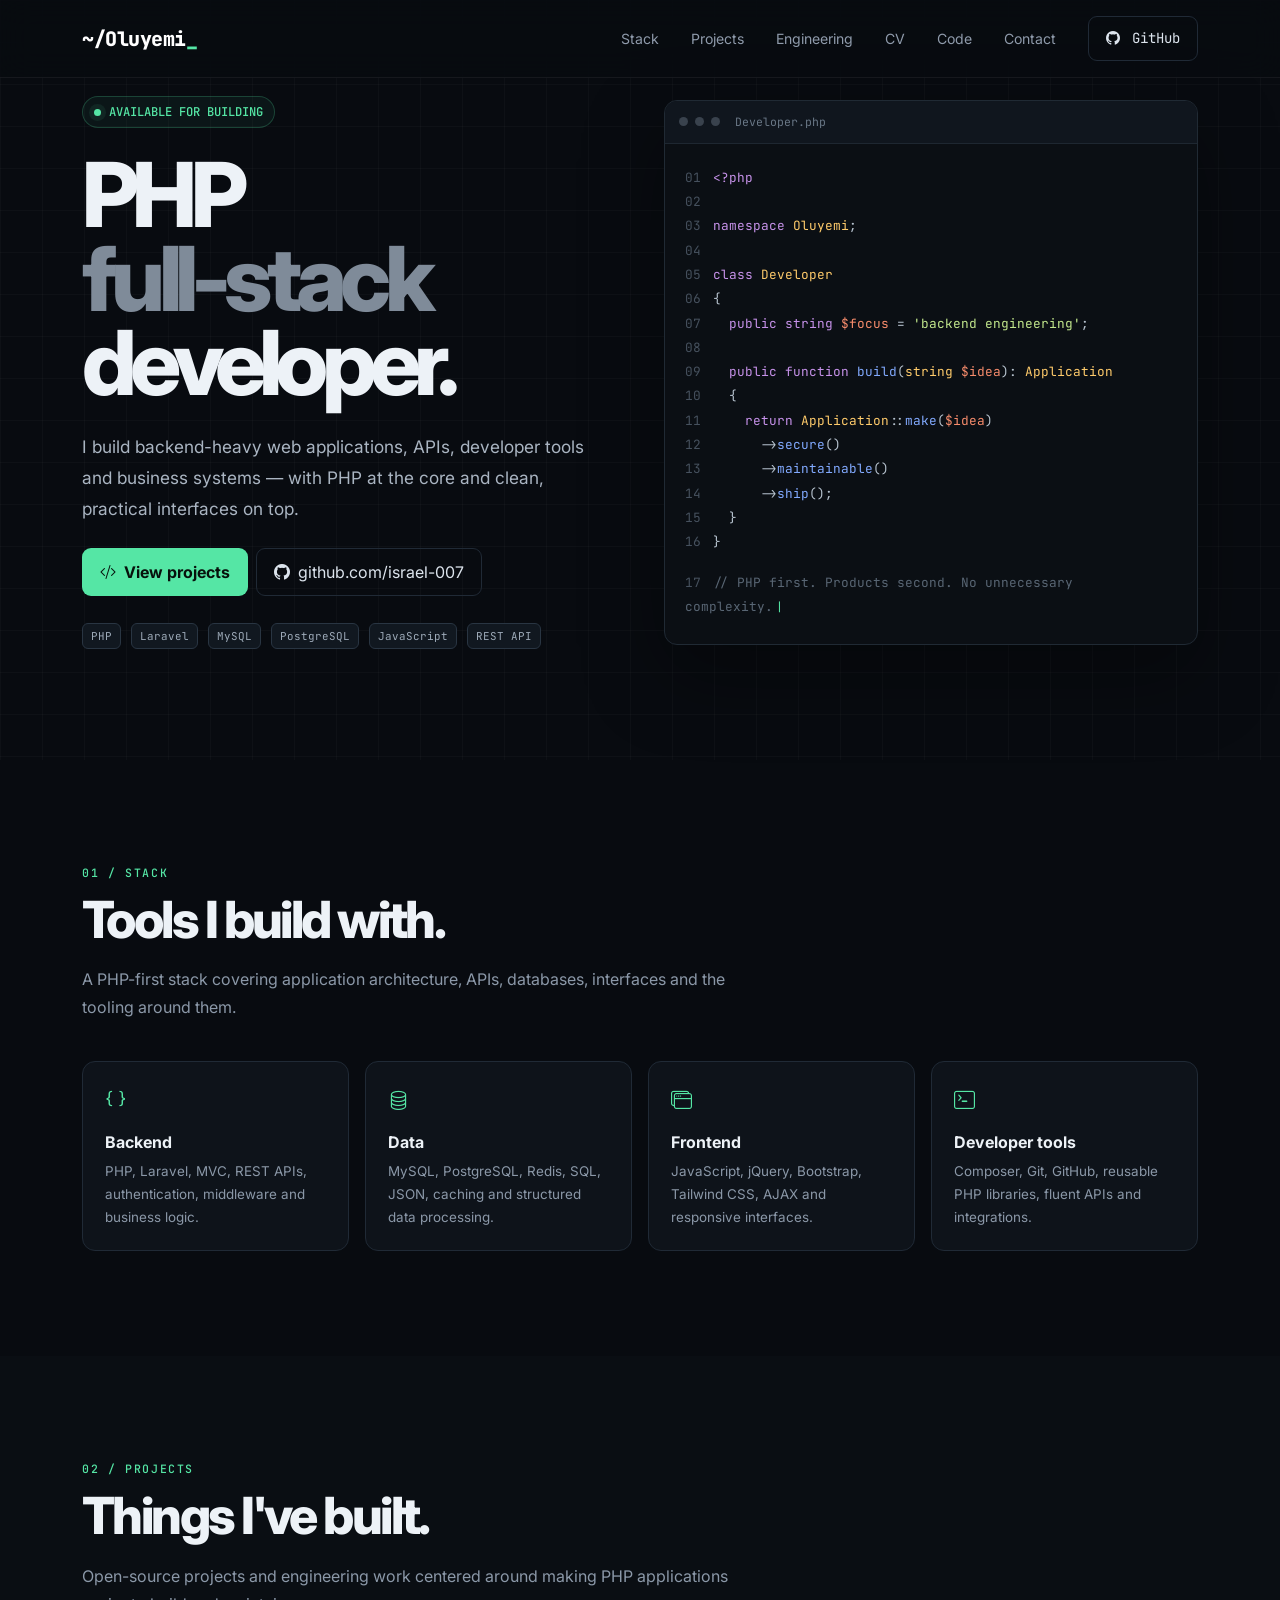
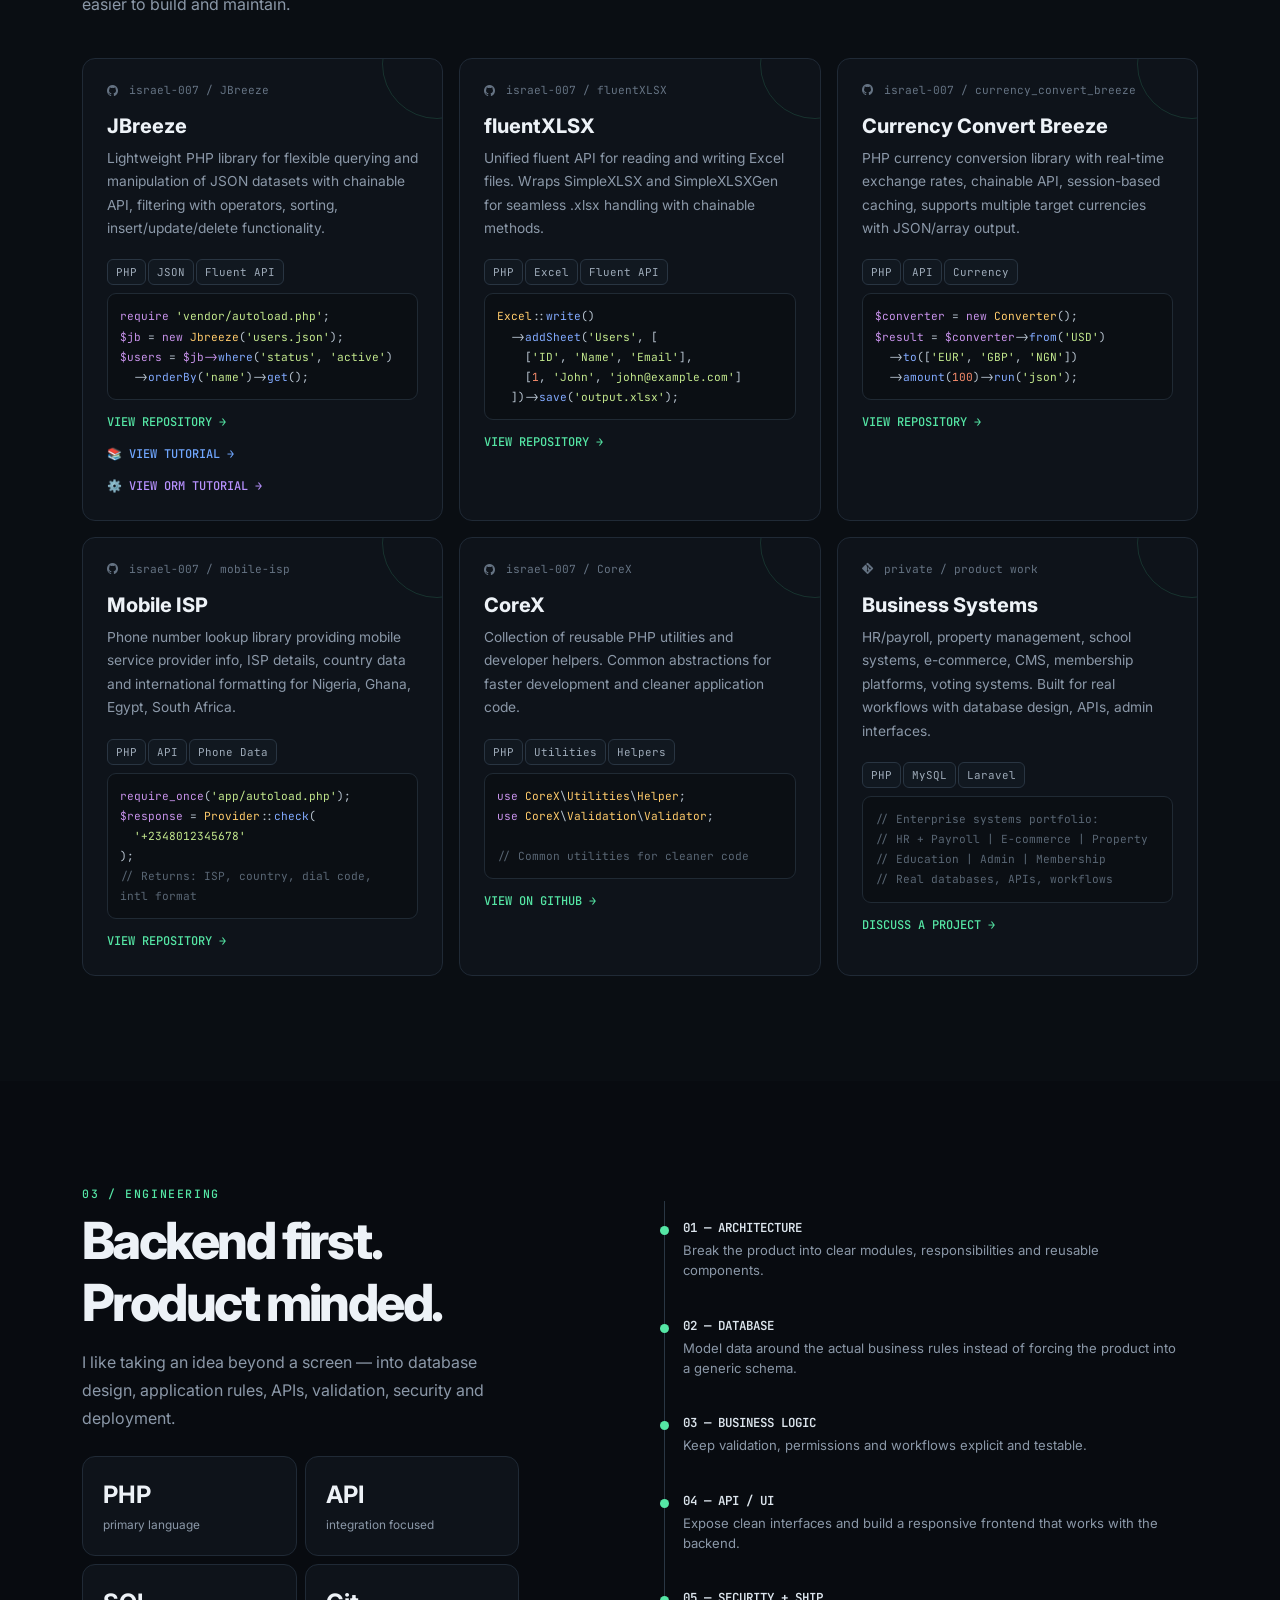
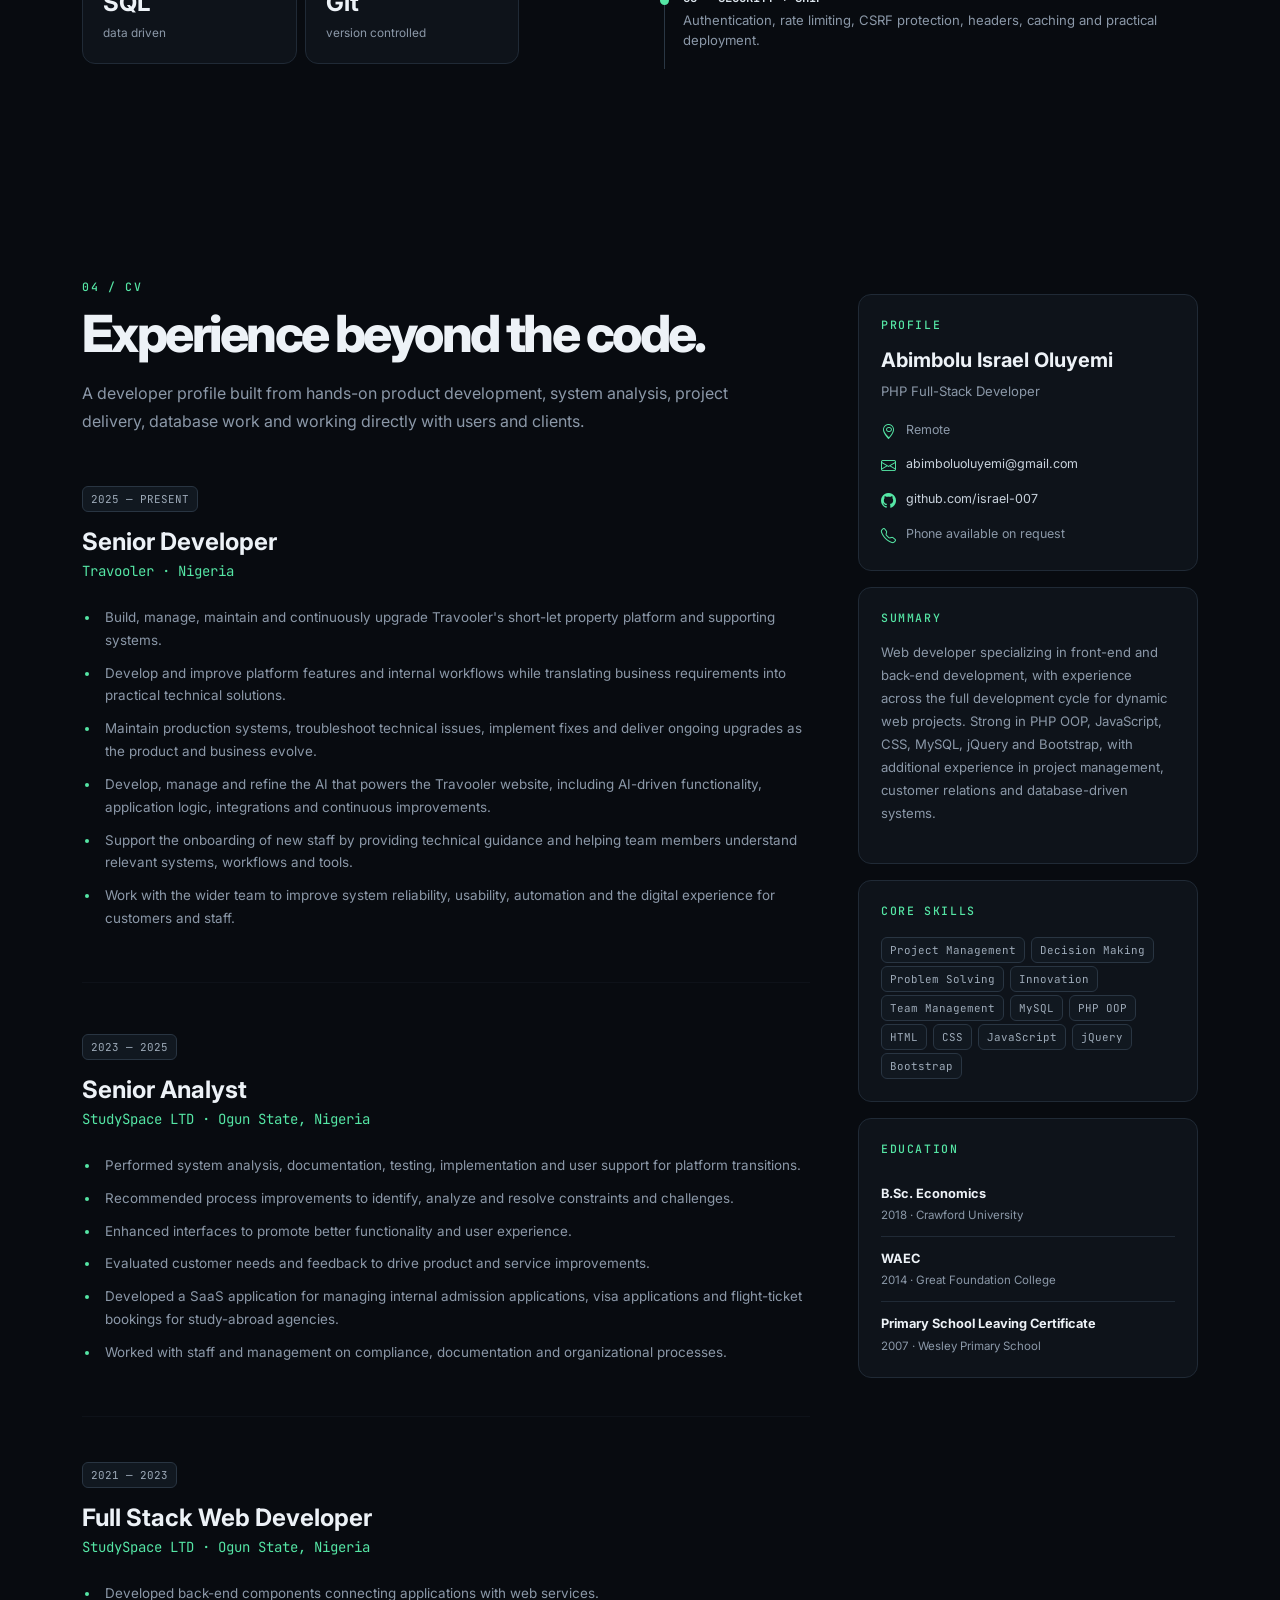
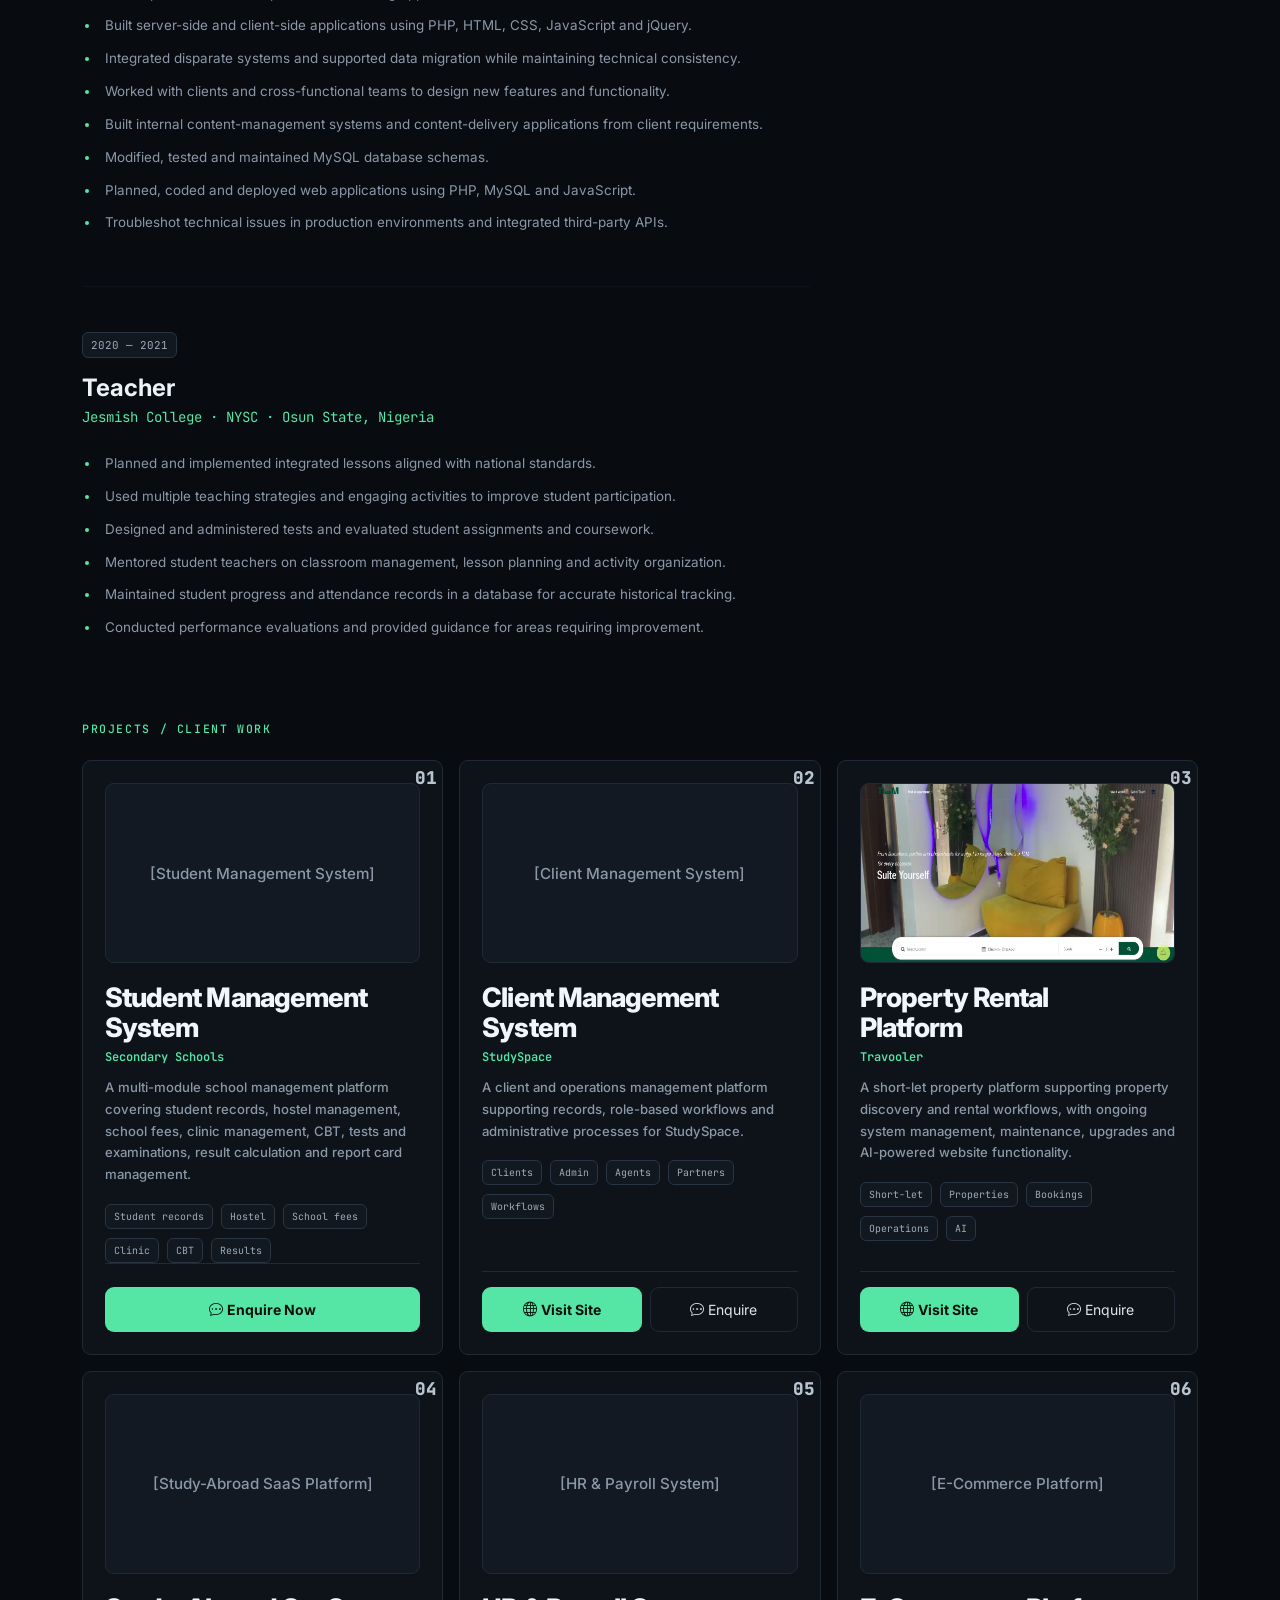
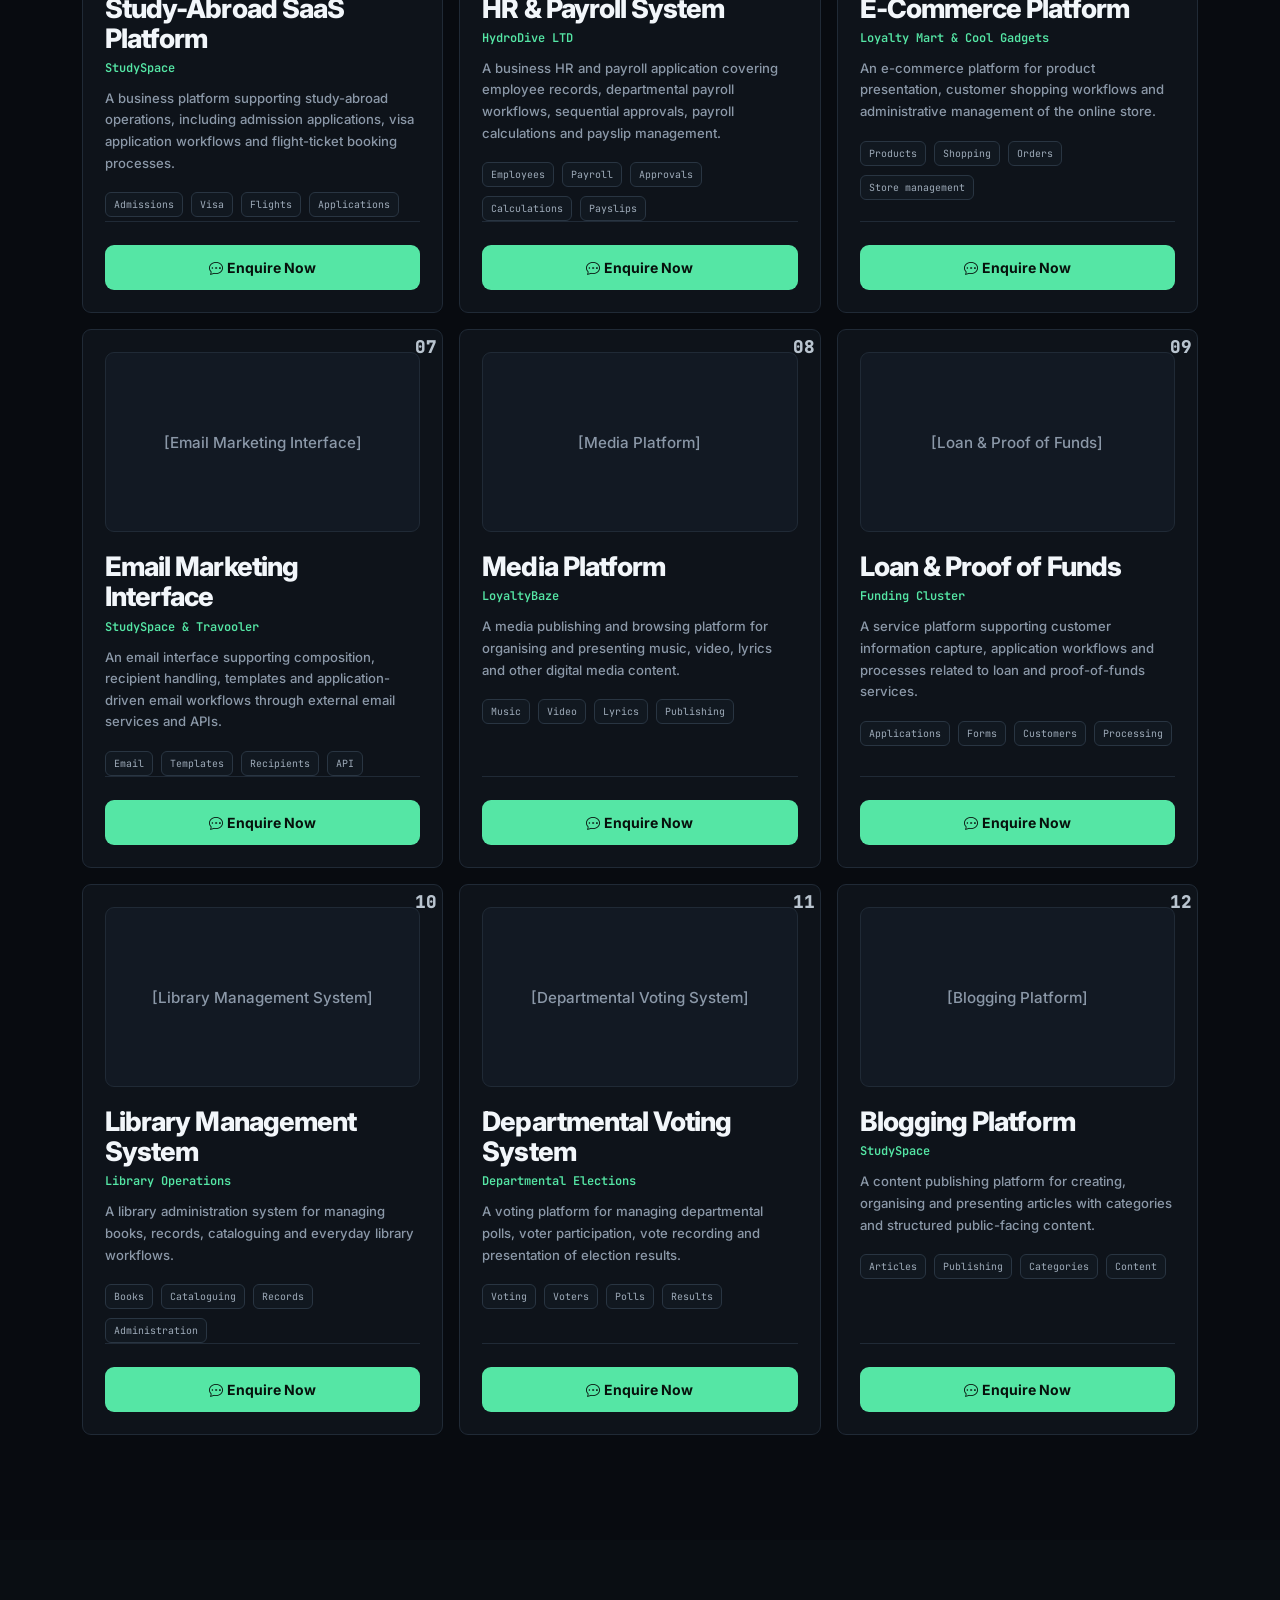
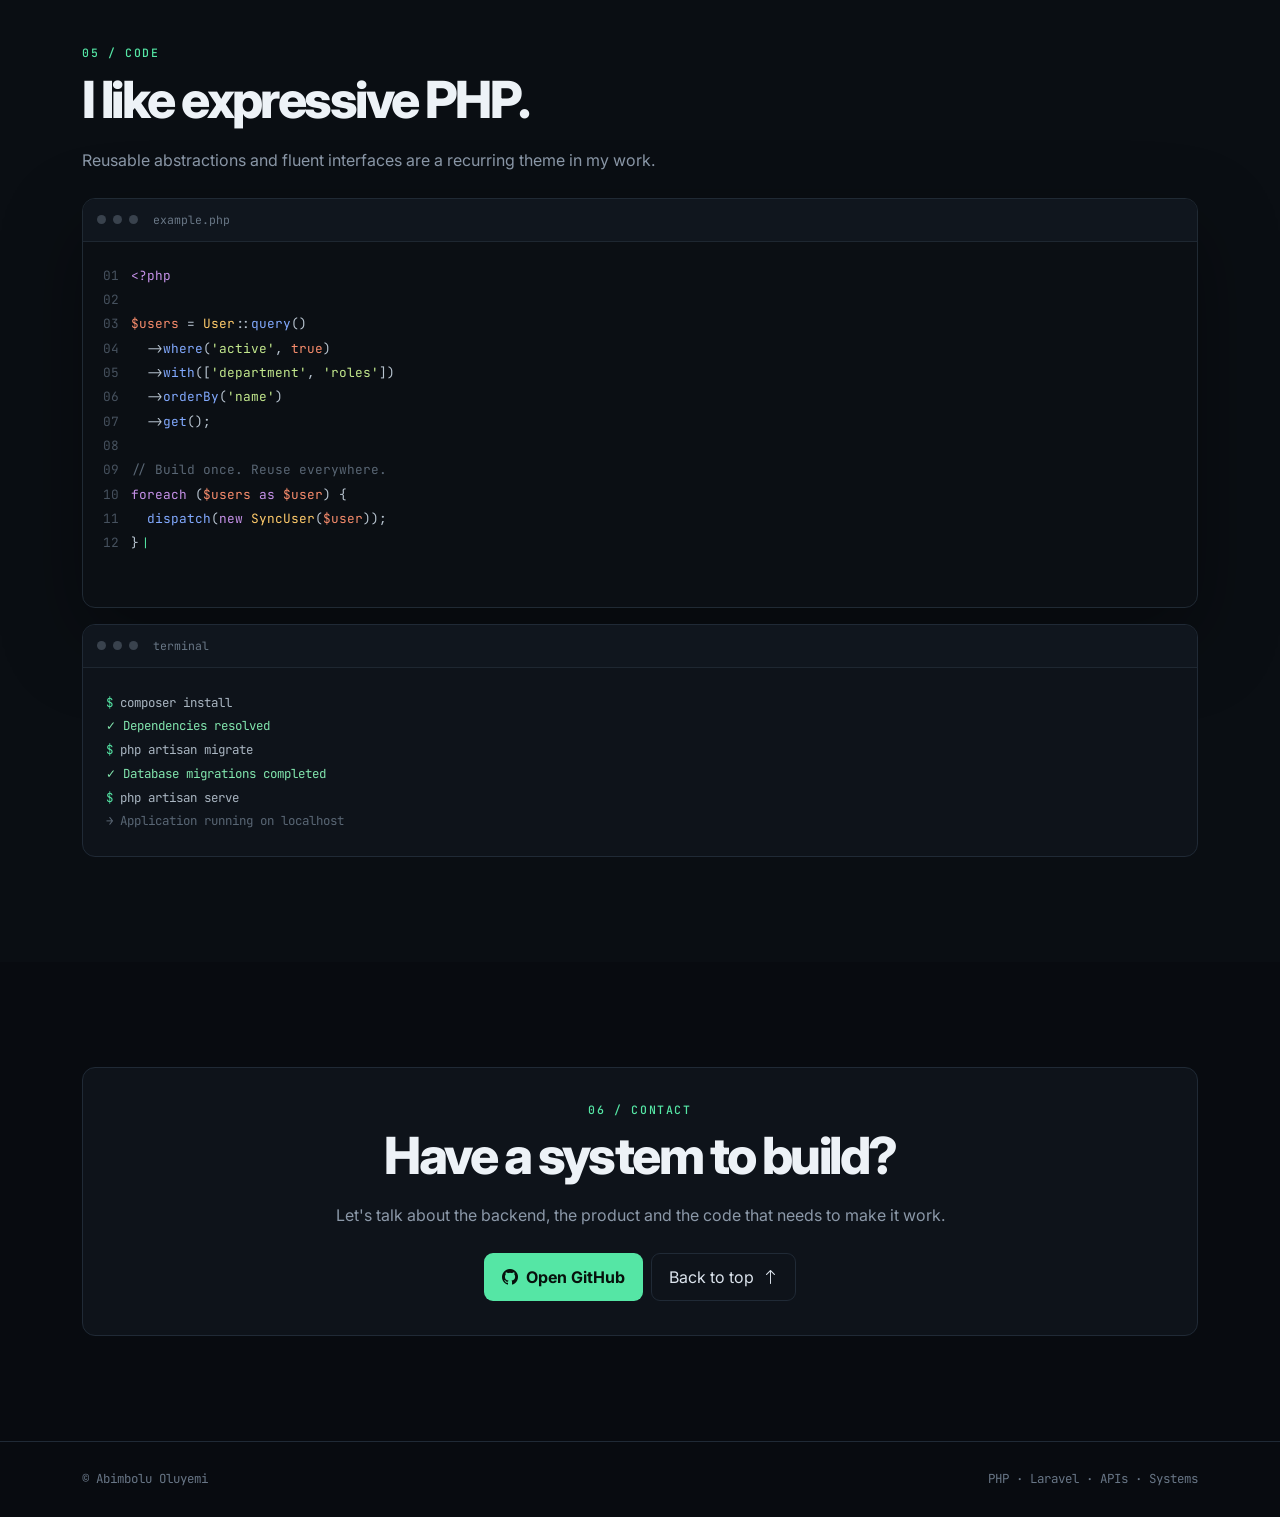
==== commit bbdecd25: "Added JBreeze tutorial page with comprehensive documentation and examples" ====
--- a/index.html
+++ b/index.html
@@ -6,7 +6,8 @@
     <meta name="viewport" content="width=device-width, initial-scale=1">
     <title>Abimbolu Oluyemi — PHP Full-Stack Developer</title>
     <link href="https://avatars.githubusercontent.com/u/76886811?v=4" rel="icon" type="image/x-icon">
-    <meta name="description" content="Abimbolu Oluyemi — PHP full-stack developer building backend-heavy applications, APIs, developer tools and business systems.">
+    <meta name="description"
+        content="Abimbolu Oluyemi — PHP full-stack developer building backend-heavy applications, APIs, developer tools and business systems.">
     <link href="https://cdn.jsdelivr.net/npm/bootstrap@5.3.3/dist/css/bootstrap.min.css" rel="stylesheet">
     <link href="https://cdn.jsdelivr.net/npm/bootstrap-icons@1.11.3/font/bootstrap-icons.css" rel="stylesheet">
     <link
@@ -90,7 +91,8 @@
                                 <div><span class="ln">10</span>&nbsp;&nbsp;{</div>
                                 <div><span class="ln">11</span>&nbsp;&nbsp;&nbsp;&nbsp;<span class="kw">return</span>
                                     <span class="type">Application</span>::<span class="fn">make</span>(<span
-                                        class="var">$idea</span>)</div>
+                                        class="var">$idea</span>)
+                                </div>
                                 <div><span class="ln">12</span>&nbsp;&nbsp;&nbsp;&nbsp;&nbsp;&nbsp;-><span
                                         class="fn">secure</span>()</div>
                                 <div><span class="ln">13</span>&nbsp;&nbsp;&nbsp;&nbsp;&nbsp;&nbsp;-><span
@@ -181,6 +183,10 @@
                             </div>
                             <div class="mt-2"><a class="project-link" href="https://github.com/israel-007/JBreeze"
                                     target="_blank">VIEW REPOSITORY →</a></div>
+                            <div class="mt-2"><a class="project-link" href="jbreeze-tutorial.html"
+                                    style="color: #70a7ff;">📚 VIEW TUTORIAL →</a></div>
+                            <div class="mt-2"><a class="project-link" href="jbreeze-orm-tutorial.html"
+                                    style="color: #b892ff;">⚙️ VIEW ORM TUTORIAL →</a></div>
                         </div>
                     </div>
 
@@ -578,7 +584,8 @@
                                     <a href="https://studyspace.com.ng" target="_blank"
                                         class="btn btn-sm btn-code flex-grow-1"><i class="bi bi-globe me-1"></i>Visit
                                         Site</a><a href="#contact" class="btn btn-sm btn-ghost flex-grow-1"><i
-                                            class="bi bi-chat-dots me-1"></i>Enquire</a></div>
+                                            class="bi bi-chat-dots me-1"></i>Enquire</a>
+                                </div>
                             </div>
                         </div>
                         <div class="col-md-6 col-xl-4">
@@ -600,7 +607,8 @@
                                     <a href="https://travooler.com" target="_blank"
                                         class="btn btn-sm btn-code flex-grow-1"><i class="bi bi-globe me-1"></i>Visit
                                         Site</a><a href="#contact" class="btn btn-sm btn-ghost flex-grow-1"><i
-                                            class="bi bi-chat-dots me-1"></i>Enquire</a></div>
+                                            class="bi bi-chat-dots me-1"></i>Enquire</a>
+                                </div>
                             </div>
                         </div>
                         <div class="col-md-6 col-xl-4">
@@ -798,7 +806,8 @@
                         <div><span class="ln">09</span><span class="comment">// Build once. Reuse everywhere.</span>
                         </div>
                         <div><span class="ln">10</span><span class="kw">foreach</span> (<span class="var">$users</span>
-                            <span class="kw">as</span> <span class="var">$user</span>) {</div>
+                            <span class="kw">as</span> <span class="var">$user</span>) {
+                        </div>
                         <div><span class="ln">11</span>&nbsp;&nbsp;<span class="fn">dispatch</span>(<span
                                 class="kw">new</span> <span class="type">SyncUser</span>(<span
                                 class="var">$user</span>));</div>
--- a/css/style.css
+++ b/css/style.css
@@ -97,16 +97,20 @@
 }
 
 @keyframes blink {
-  0%, 49%, 100% {
+  0%,
+  49%,
+  100% {
     opacity: 1;
   }
-  50%, 99% {
+  50%,
+  99% {
     opacity: 0.3;
   }
 }
 
 @keyframes pulse-glow {
-  0%, 100% {
+  0%,
+  100% {
     box-shadow: 0 0 0 5px rgba(85, 230, 165, 0.08);
   }
   50% {
@@ -124,10 +128,13 @@
 }
 
 @keyframes cursor-blink {
-  0%, 49%, 100% {
+  0%,
+  49%,
+  100% {
     opacity: 1;
   }
-  50%, 99% {
+  50%,
+  99% {
     opacity: 0;
   }
 }
@@ -260,12 +267,24 @@
   transition: all 0.3s ease;
 }
 
-.tag:nth-child(1) { animation-delay: 0.5s; }
-.tag:nth-child(2) { animation-delay: 0.55s; }
-.tag:nth-child(3) { animation-delay: 0.6s; }
-.tag:nth-child(4) { animation-delay: 0.65s; }
-.tag:nth-child(5) { animation-delay: 0.7s; }
-.tag:nth-child(6) { animation-delay: 0.75s; }
+.tag:nth-child(1) {
+  animation-delay: 0.5s;
+}
+.tag:nth-child(2) {
+  animation-delay: 0.55s;
+}
+.tag:nth-child(3) {
+  animation-delay: 0.6s;
+}
+.tag:nth-child(4) {
+  animation-delay: 0.65s;
+}
+.tag:nth-child(5) {
+  animation-delay: 0.7s;
+}
+.tag:nth-child(6) {
+  animation-delay: 0.75s;
+}
 
 .tag:hover {
   background: rgba(85, 230, 165, 0.1);
@@ -302,9 +321,15 @@
   animation: scaleUp 0.5s ease-out both;
 }
 
-.window-dot:nth-child(1) { animation-delay: 0.35s; }
-.window-dot:nth-child(2) { animation-delay: 0.4s; }
-.window-dot:nth-child(3) { animation-delay: 0.45s; }
+.window-dot:nth-child(1) {
+  animation-delay: 0.35s;
+}
+.window-dot:nth-child(2) {
+  animation-delay: 0.4s;
+}
+.window-dot:nth-child(3) {
+  animation-delay: 0.45s;
+}
 
 .window-title {
   margin-left: 8px;
@@ -330,23 +355,57 @@
   opacity: 0;
 }
 
-.code-body > div:nth-child(1) { animation-delay: 0.5s; }
-.code-body > div:nth-child(2) { animation-delay: 0.55s; }
-.code-body > div:nth-child(3) { animation-delay: 0.6s; }
-.code-body > div:nth-child(4) { animation-delay: 0.65s; }
-.code-body > div:nth-child(5) { animation-delay: 0.7s; }
-.code-body > div:nth-child(6) { animation-delay: 0.75s; }
-.code-body > div:nth-child(7) { animation-delay: 0.8s; }
-.code-body > div:nth-child(8) { animation-delay: 0.85s; }
-.code-body > div:nth-child(9) { animation-delay: 0.9s; }
-.code-body > div:nth-child(10) { animation-delay: 0.95s; }
-.code-body > div:nth-child(11) { animation-delay: 1s; }
-.code-body > div:nth-child(12) { animation-delay: 1.05s; }
-.code-body > div:nth-child(13) { animation-delay: 1.1s; }
-.code-body > div:nth-child(14) { animation-delay: 1.15s; }
-.code-body > div:nth-child(15) { animation-delay: 1.2s; }
-.code-body > div:nth-child(16) { animation-delay: 1.25s; }
-.code-body > div:nth-child(17) { animation-delay: 1.3s; }
+.code-body > div:nth-child(1) {
+  animation-delay: 0.5s;
+}
+.code-body > div:nth-child(2) {
+  animation-delay: 0.55s;
+}
+.code-body > div:nth-child(3) {
+  animation-delay: 0.6s;
+}
+.code-body > div:nth-child(4) {
+  animation-delay: 0.65s;
+}
+.code-body > div:nth-child(5) {
+  animation-delay: 0.7s;
+}
+.code-body > div:nth-child(6) {
+  animation-delay: 0.75s;
+}
+.code-body > div:nth-child(7) {
+  animation-delay: 0.8s;
+}
+.code-body > div:nth-child(8) {
+  animation-delay: 0.85s;
+}
+.code-body > div:nth-child(9) {
+  animation-delay: 0.9s;
+}
+.code-body > div:nth-child(10) {
+  animation-delay: 0.95s;
+}
+.code-body > div:nth-child(11) {
+  animation-delay: 1s;
+}
+.code-body > div:nth-child(12) {
+  animation-delay: 1.05s;
+}
+.code-body > div:nth-child(13) {
+  animation-delay: 1.1s;
+}
+.code-body > div:nth-child(14) {
+  animation-delay: 1.15s;
+}
+.code-body > div:nth-child(15) {
+  animation-delay: 1.2s;
+}
+.code-body > div:nth-child(16) {
+  animation-delay: 1.25s;
+}
+.code-body > div:nth-child(17) {
+  animation-delay: 1.3s;
+}
 
 .ln {
   display: inline-block;
@@ -431,14 +490,30 @@
 }
 
 /* Stagger stack cards */
-.row:has(.stack-card) .col-md-6:nth-child(1) .stack-card { animation-delay: 0.3s; }
-.row:has(.stack-card) .col-md-6:nth-child(2) .stack-card { animation-delay: 0.4s; }
-.row:has(.stack-card) .col-md-6:nth-child(3) .stack-card { animation-delay: 0.5s; }
-.row:has(.stack-card) .col-md-6:nth-child(4) .stack-card { animation-delay: 0.6s; }
-.row:has(.stack-card) .col-lg-3:nth-child(1) .stack-card { animation-delay: 0.3s; }
-.row:has(.stack-card) .col-lg-3:nth-child(2) .stack-card { animation-delay: 0.4s; }
-.row:has(.stack-card) .col-lg-3:nth-child(3) .stack-card { animation-delay: 0.5s; }
-.row:has(.stack-card) .col-lg-3:nth-child(4) .stack-card { animation-delay: 0.6s; }
+.row:has(.stack-card) .col-md-6:nth-child(1) .stack-card {
+  animation-delay: 0.3s;
+}
+.row:has(.stack-card) .col-md-6:nth-child(2) .stack-card {
+  animation-delay: 0.4s;
+}
+.row:has(.stack-card) .col-md-6:nth-child(3) .stack-card {
+  animation-delay: 0.5s;
+}
+.row:has(.stack-card) .col-md-6:nth-child(4) .stack-card {
+  animation-delay: 0.6s;
+}
+.row:has(.stack-card) .col-lg-3:nth-child(1) .stack-card {
+  animation-delay: 0.3s;
+}
+.row:has(.stack-card) .col-lg-3:nth-child(2) .stack-card {
+  animation-delay: 0.4s;
+}
+.row:has(.stack-card) .col-lg-3:nth-child(3) .stack-card {
+  animation-delay: 0.5s;
+}
+.row:has(.stack-card) .col-lg-3:nth-child(4) .stack-card {
+  animation-delay: 0.6s;
+}
 
 .stack-card:hover,
 .project-card:hover {
@@ -474,12 +549,24 @@
   opacity: 0;
 }
 
-.col-lg-4:nth-child(1) .project-card { animation-delay: 0.3s; }
-.col-lg-4:nth-child(2) .project-card { animation-delay: 0.45s; }
-.col-lg-4:nth-child(3) .project-card { animation-delay: 0.6s; }
-.col-xl-4:nth-child(1) .project-card { animation-delay: 0.3s; }
-.col-xl-4:nth-child(2) .project-card { animation-delay: 0.45s; }
-.col-xl-4:nth-child(3) .project-card { animation-delay: 0.6s; }
+.col-lg-4:nth-child(1) .project-card {
+  animation-delay: 0.3s;
+}
+.col-lg-4:nth-child(2) .project-card {
+  animation-delay: 0.45s;
+}
+.col-lg-4:nth-child(3) .project-card {
+  animation-delay: 0.6s;
+}
+.col-xl-4:nth-child(1) .project-card {
+  animation-delay: 0.3s;
+}
+.col-xl-4:nth-child(2) .project-card {
+  animation-delay: 0.45s;
+}
+.col-xl-4:nth-child(3) .project-card {
+  animation-delay: 0.6s;
+}
 
 .project-card:after {
   content: "";
@@ -535,12 +622,24 @@
   opacity: 0;
 }
 
-.terminal-body > div:nth-child(1) { animation-delay: 0.5s; }
-.terminal-body > div:nth-child(2) { animation-delay: 0.65s; }
-.terminal-body > div:nth-child(3) { animation-delay: 0.8s; }
-.terminal-body > div:nth-child(4) { animation-delay: 0.95s; }
-.terminal-body > div:nth-child(5) { animation-delay: 1.1s; }
-.terminal-body > div:nth-child(6) { animation-delay: 1.25s; }
+.terminal-body > div:nth-child(1) {
+  animation-delay: 0.5s;
+}
+.terminal-body > div:nth-child(2) {
+  animation-delay: 0.65s;
+}
+.terminal-body > div:nth-child(3) {
+  animation-delay: 0.8s;
+}
+.terminal-body > div:nth-child(4) {
+  animation-delay: 0.95s;
+}
+.terminal-body > div:nth-child(5) {
+  animation-delay: 1.1s;
+}
+.terminal-body > div:nth-child(6) {
+  animation-delay: 1.25s;
+}
 
 .prompt {
   color: var(--green);
@@ -566,10 +665,18 @@
   opacity: 0;
 }
 
-.arch-step:nth-child(1) { animation-delay: 0.3s; }
-.arch-step:nth-child(2) { animation-delay: 0.45s; }
-.arch-step:nth-child(3) { animation-delay: 0.6s; }
-.arch-step:nth-child(4) { animation-delay: 0.75s; }
+.arch-step:nth-child(1) {
+  animation-delay: 0.3s;
+}
+.arch-step:nth-child(2) {
+  animation-delay: 0.45s;
+}
+.arch-step:nth-child(3) {
+  animation-delay: 0.6s;
+}
+.arch-step:nth-child(4) {
+  animation-delay: 0.75s;
+}
 
 .arch-step:before {
   content: "";
@@ -606,10 +713,18 @@
   opacity: 0;
 }
 
-.metric:nth-child(1) { animation-delay: 0.3s; }
-.metric:nth-child(2) { animation-delay: 0.45s; }
-.metric:nth-child(3) { animation-delay: 0.6s; }
-.metric:nth-child(4) { animation-delay: 0.75s; }
+.metric:nth-child(1) {
+  animation-delay: 0.3s;
+}
+.metric:nth-child(2) {
+  animation-delay: 0.45s;
+}
+.metric:nth-child(3) {
+  animation-delay: 0.6s;
+}
+.metric:nth-child(4) {
+  animation-delay: 0.75s;
+}
 
 .metric strong {
   font-size: 1.5rem;
@@ -645,11 +760,21 @@
   opacity: 0;
 }
 
-.cv-list li:nth-child(1) { animation-delay: 0.3s; }
-.cv-list li:nth-child(2) { animation-delay: 0.4s; }
-.cv-list li:nth-child(3) { animation-delay: 0.5s; }
-.cv-list li:nth-child(4) { animation-delay: 0.6s; }
-.cv-list li:nth-child(5) { animation-delay: 0.7s; }
+.cv-list li:nth-child(1) {
+  animation-delay: 0.3s;
+}
+.cv-list li:nth-child(2) {
+  animation-delay: 0.4s;
+}
+.cv-list li:nth-child(3) {
+  animation-delay: 0.5s;
+}
+.cv-list li:nth-child(4) {
+  animation-delay: 0.6s;
+}
+.cv-list li:nth-child(5) {
+  animation-delay: 0.7s;
+}
 
 .cv-list li::marker {
   color: var(--green);
@@ -686,10 +811,18 @@
   opacity: 0;
 }
 
-.cv-contact div:nth-child(1) { animation-delay: 0.3s; }
-.cv-contact div:nth-child(2) { animation-delay: 0.4s; }
-.cv-contact div:nth-child(3) { animation-delay: 0.5s; }
-.cv-contact div:nth-child(4) { animation-delay: 0.6s; }
+.cv-contact div:nth-child(1) {
+  animation-delay: 0.3s;
+}
+.cv-contact div:nth-child(2) {
+  animation-delay: 0.4s;
+}
+.cv-contact div:nth-child(3) {
+  animation-delay: 0.5s;
+}
+.cv-contact div:nth-child(4) {
+  animation-delay: 0.6s;
+}
 
 .cv-contact i {
   color: var(--green);
@@ -709,9 +842,15 @@
   opacity: 0;
 }
 
-.edu-item:nth-child(1) { animation-delay: 0.2s; }
-.edu-item:nth-child(2) { animation-delay: 0.35s; }
-.edu-item:nth-child(3) { animation-delay: 0.5s; }
+.edu-item:nth-child(1) {
+  animation-delay: 0.2s;
+}
+.edu-item:nth-child(2) {
+  animation-delay: 0.35s;
+}
+.edu-item:nth-child(3) {
+  animation-delay: 0.5s;
+}
 
 .edu-item:last-child {
   border-bottom: 0;
@@ -742,15 +881,33 @@
   opacity: 0;
 }
 
-.col-md-6:nth-child(1) .cv-project { animation-delay: 0.3s; }
-.col-md-6:nth-child(2) .cv-project { animation-delay: 0.45s; }
-.col-md-6:nth-child(3) .cv-project { animation-delay: 0.6s; }
-.col-md-6:nth-child(4) .cv-project { animation-delay: 0.75s; }
-.col-md-6:nth-child(5) .cv-project { animation-delay: 0.9s; }
-.col-md-6:nth-child(6) .cv-project { animation-delay: 1.05s; }
-.col-xl-4:nth-child(1) .cv-project { animation-delay: 0.3s; }
-.col-xl-4:nth-child(2) .cv-project { animation-delay: 0.45s; }
-.col-xl-4:nth-child(3) .cv-project { animation-delay: 0.6s; }
+.col-md-6:nth-child(1) .cv-project {
+  animation-delay: 0.3s;
+}
+.col-md-6:nth-child(2) .cv-project {
+  animation-delay: 0.45s;
+}
+.col-md-6:nth-child(3) .cv-project {
+  animation-delay: 0.6s;
+}
+.col-md-6:nth-child(4) .cv-project {
+  animation-delay: 0.75s;
+}
+.col-md-6:nth-child(5) .cv-project {
+  animation-delay: 0.9s;
+}
+.col-md-6:nth-child(6) .cv-project {
+  animation-delay: 1.05s;
+}
+.col-xl-4:nth-child(1) .cv-project {
+  animation-delay: 0.3s;
+}
+.col-xl-4:nth-child(2) .cv-project {
+  animation-delay: 0.45s;
+}
+.col-xl-4:nth-child(3) .cv-project {
+  animation-delay: 0.6s;
+}
 
 .cv-project:hover {
   border-color: #354352;
@@ -770,7 +927,9 @@
   position: absolute;
   top: 5px;
   right: 5px;
-  font: 800 1.1rem "JetBrains Mono", monospace;
+  font:
+    800 1.1rem "JetBrains Mono",
+    monospace;
   opacity: 0.8;
   animation: slideUpFade 0.5s ease-out 0.4s both;
 }
@@ -883,4 +1042,8 @@
   .nav-link {
     padding: 8px 0 !important;
   }
+}
+
+.navbar-brand:focus, .navbar-brand:hover {
+    color: rgb(0 239 171);
 }
